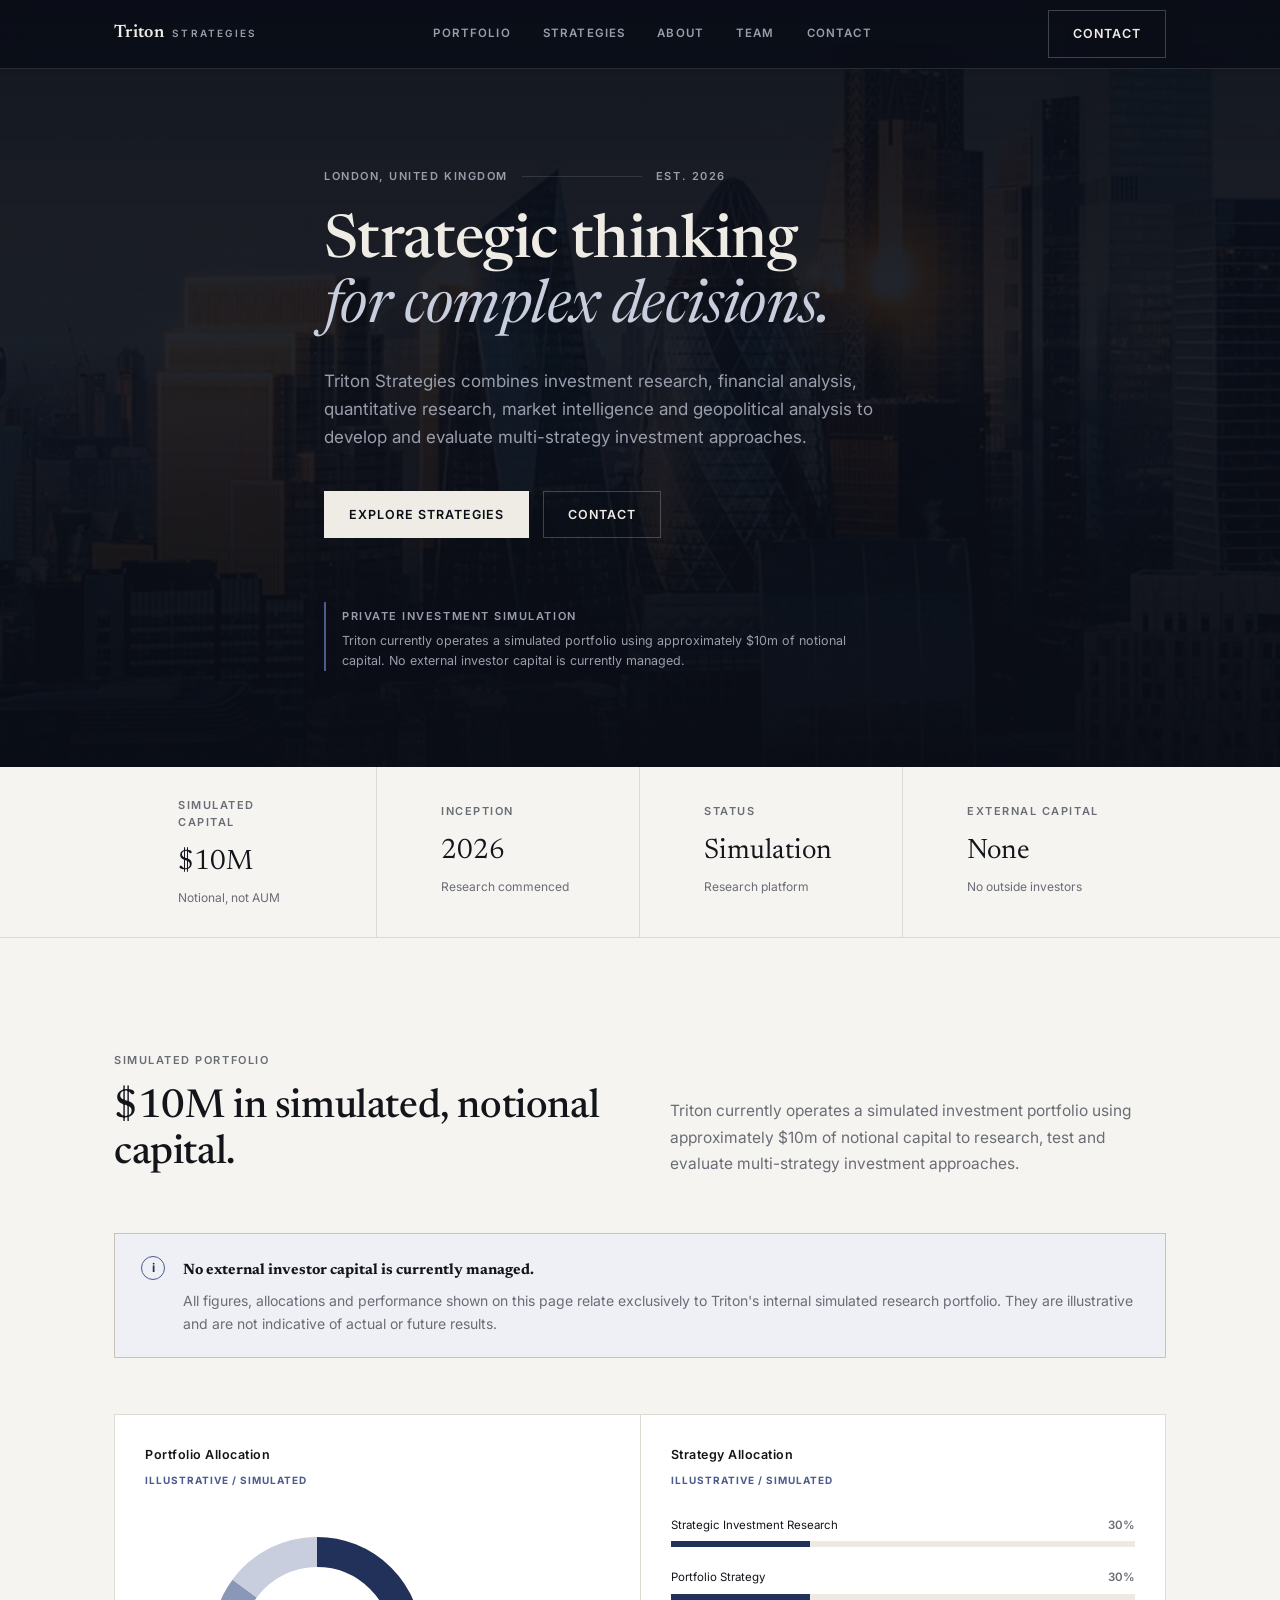
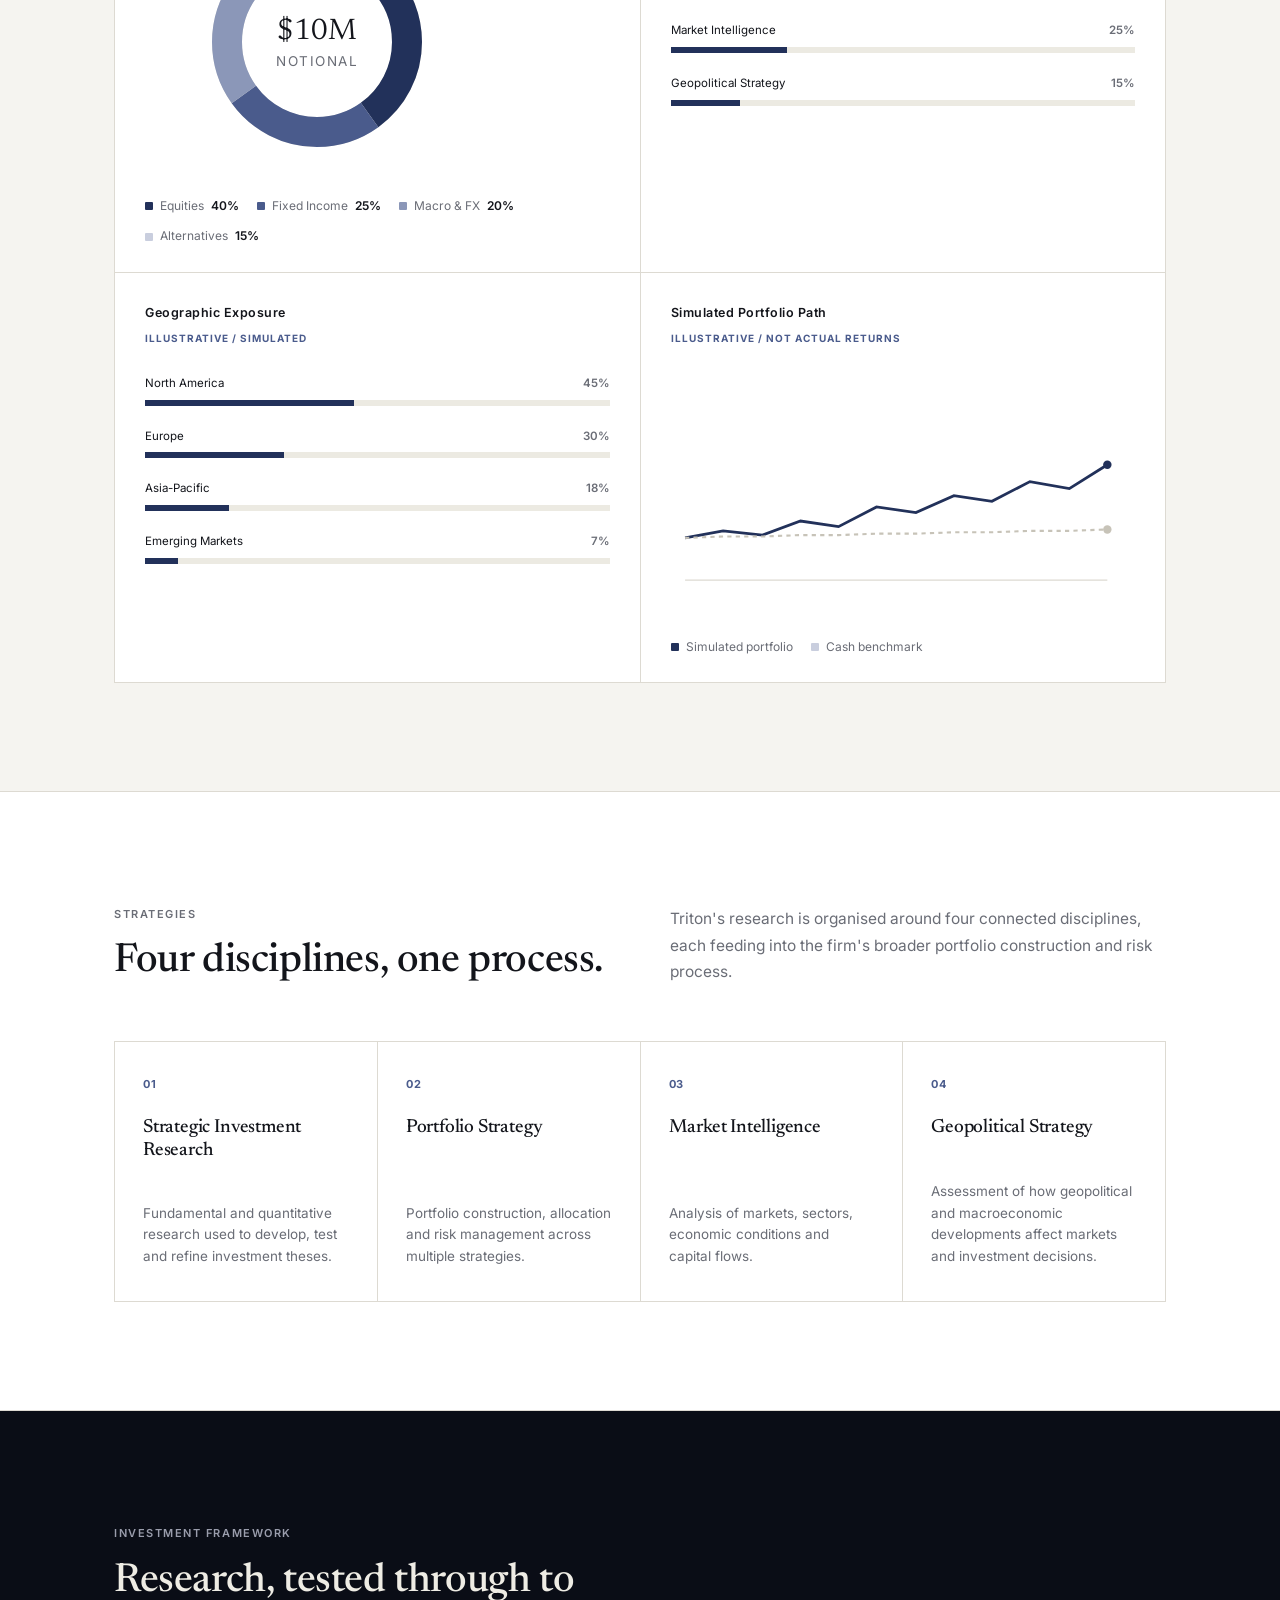
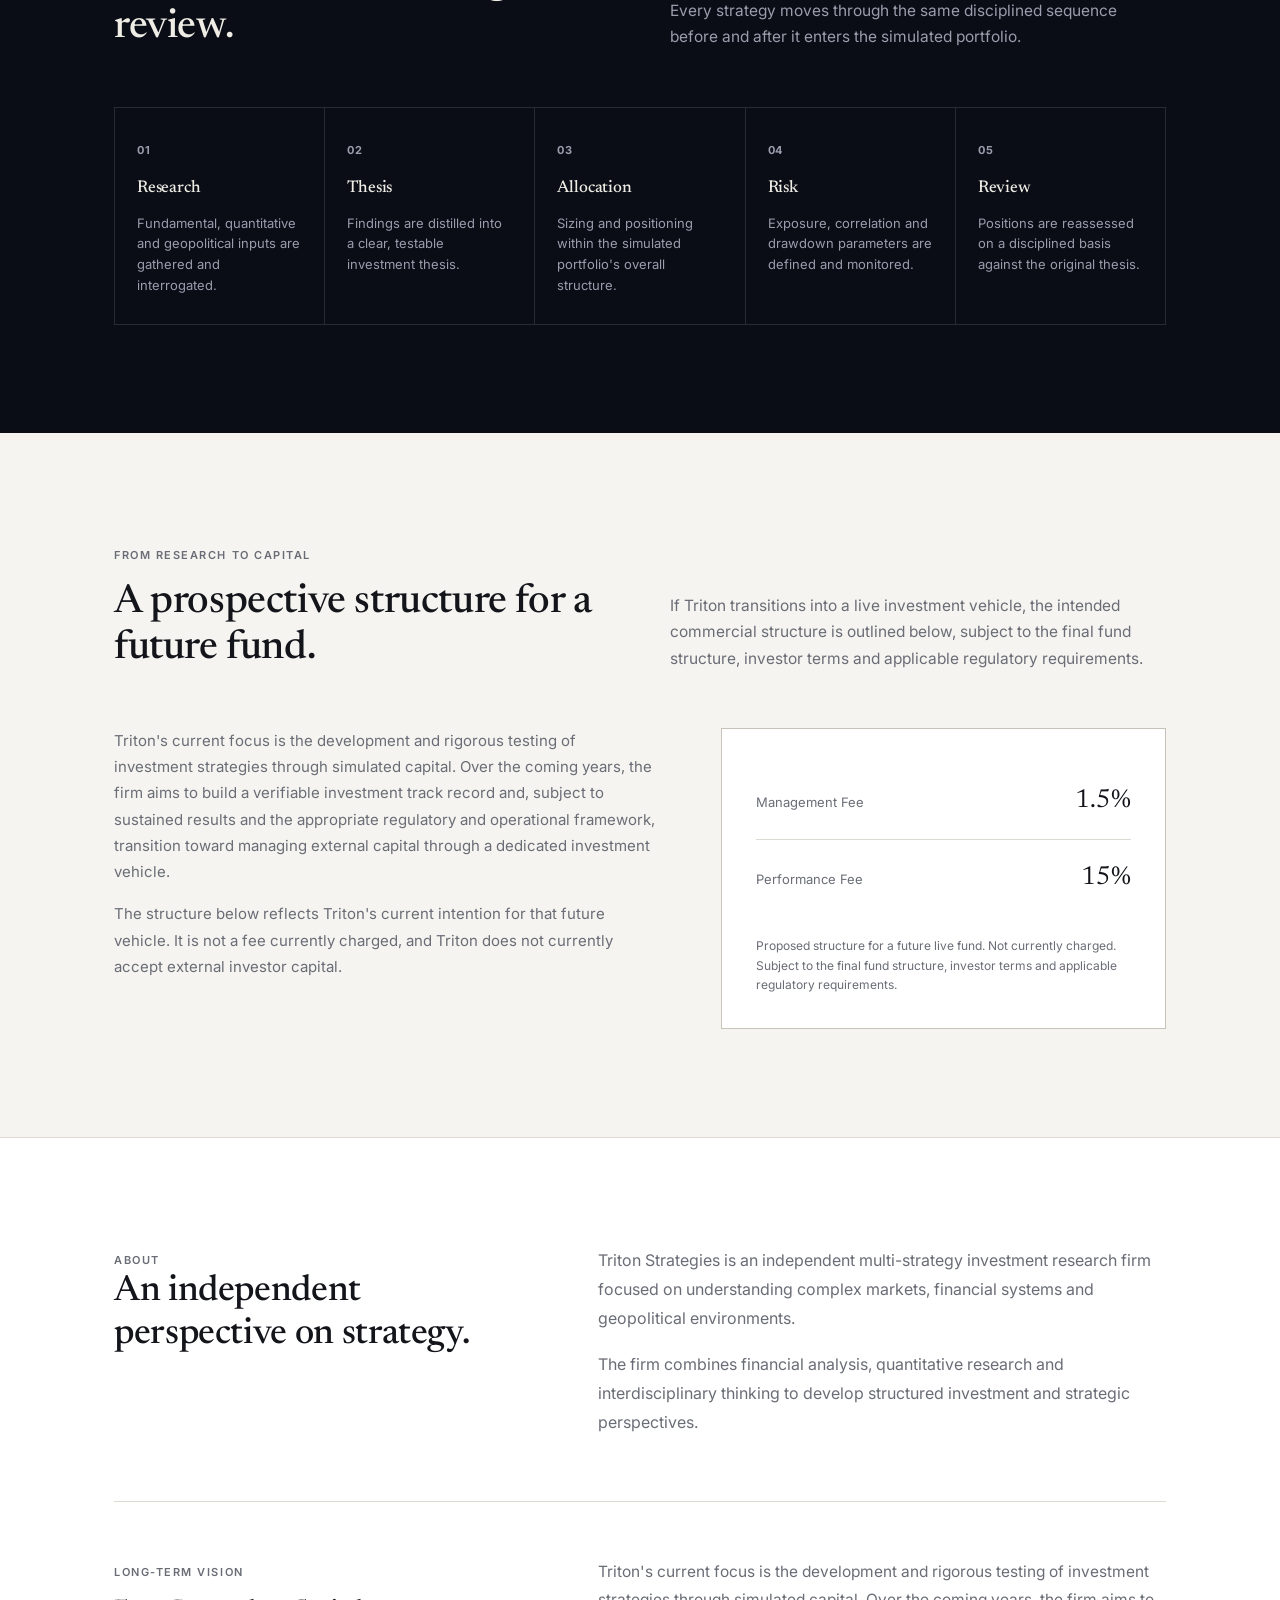
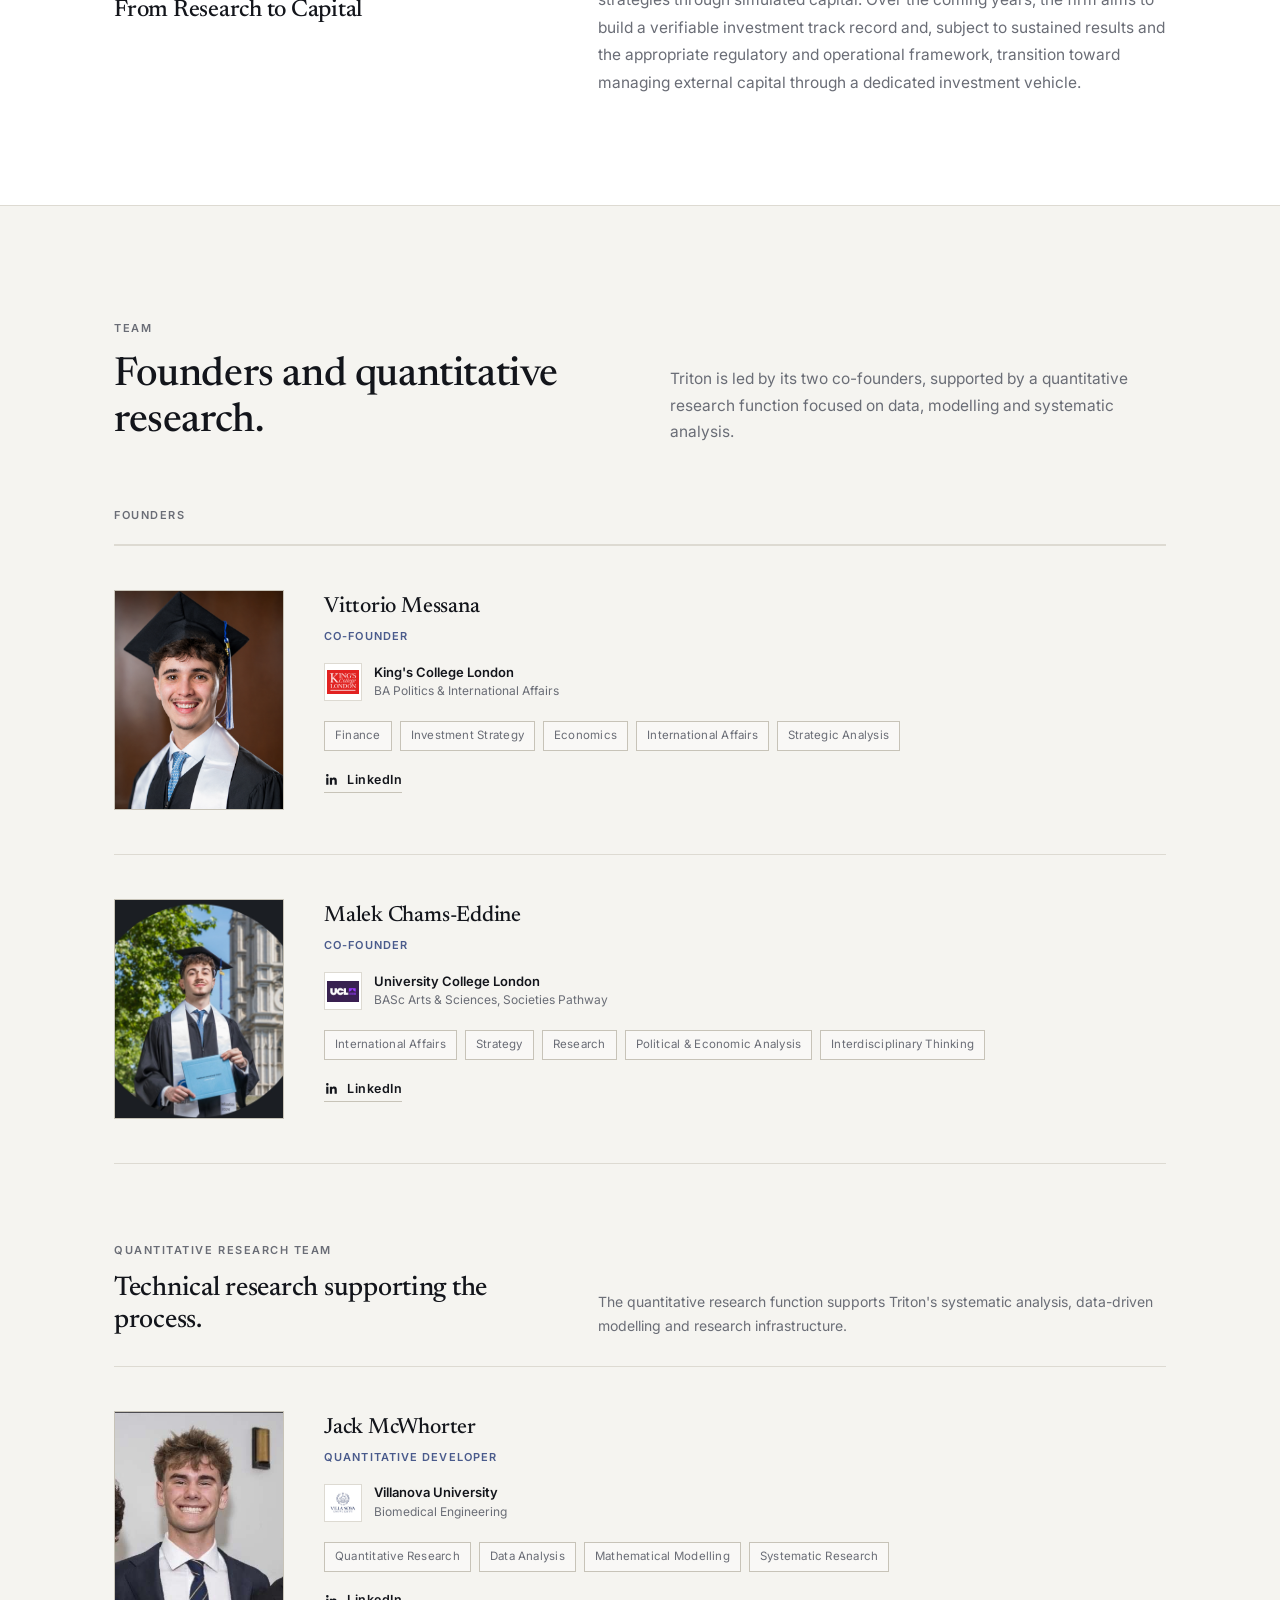
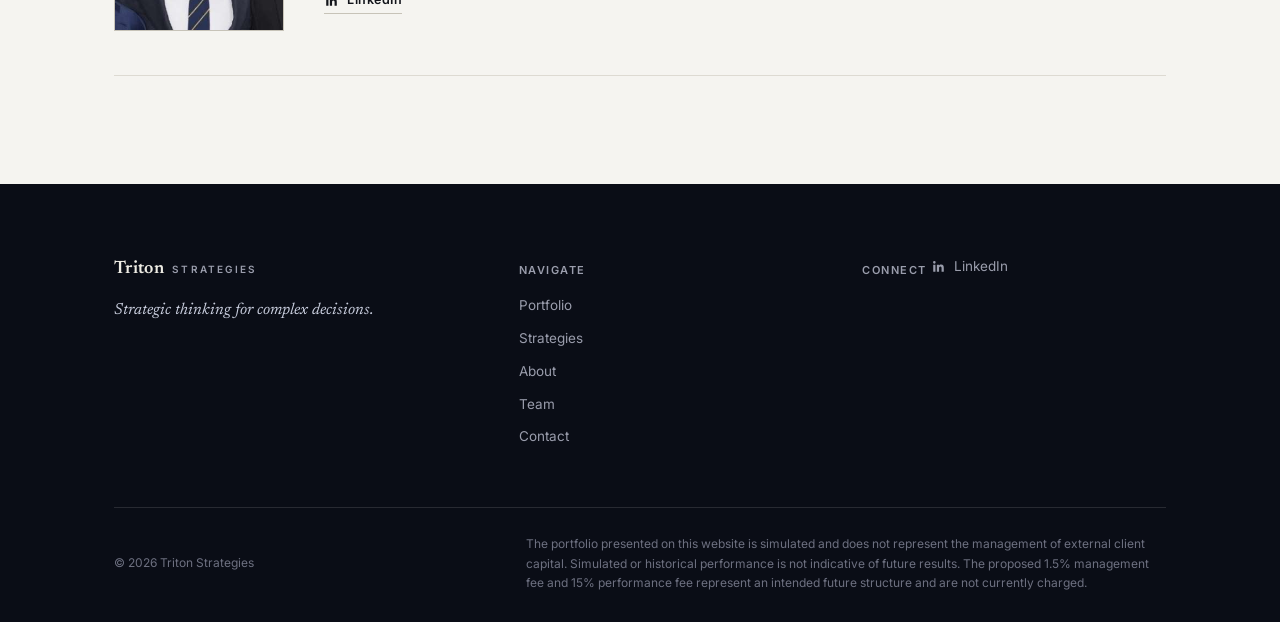
==== index.html @ a196c4b2 "Update index.html" ====
<!DOCTYPE html>
<html lang="en">
<head>
  <meta charset="UTF-8">
  <meta name="viewport" content="width=device-width, initial-scale=1.0">

  <title>Triton Strategies | Multi-Strategy Investment Research</title>

  <meta
    name="description"
    content="Triton Strategies is an independent investment research firm focused on multi-strategy portfolio research, quantitative analysis, market intelligence and geopolitical analysis."
  >

  <link rel="icon" type="image/svg+xml" href="/favicon.svg">

  <link rel="preconnect" href="https://fonts.googleapis.com">
  <link rel="preconnect" href="https://fonts.gstatic.com" crossorigin>

  <link
    href="https://fonts.googleapis.com/css2?family=Newsreader:ital,wght@0,400;0,500;0,600;1,400;1,500&family=Inter:wght@400;500;600;700&display=swap"
    rel="stylesheet"
  >

  <link rel="stylesheet" href="styles.css">
</head>

<body>

  <!-- ================= HEADER ================= -->

  <header class="site-header">
    <div class="wrap header-wrap">

      <a href="index.html" class="brand" aria-label="Triton Strategies home">
        <span class="b1">Triton</span>
        <span class="b2">Strategies</span>
      </a>

      <nav class="main-nav" aria-label="Main navigation">
        <a href="#portfolio">Portfolio</a>
        <a href="#strategies">Strategies</a>
        <a href="#about">About</a>
        <a href="#team">Team</a>
        <a href="contact.html">Contact</a>
      </nav>

      <div class="header-cta">
        <a href="contact.html" class="btn btn-outline-dark">Contact</a>

        <button
          class="nav-toggle"
          id="navToggle"
          type="button"
          aria-label="Open navigation"
          aria-expanded="false"
        >
          <span></span>
        </button>
      </div>

    </div>

    <nav class="mobile-nav" id="mobileNav" aria-label="Mobile navigation">
      <a href="#portfolio">Portfolio</a>
      <a href="#strategies">Strategies</a>
      <a href="#about">About</a>
      <a href="#team">Team</a>
      <a href="contact.html">Contact</a>

      <a href="contact.html" class="btn btn-primary mobile-contact">
        Contact
      </a>
    </nav>
  </header>


  <!-- ================= HERO ================= -->

  <section class="hero">

    <div class="hero-bg" aria-hidden="true"></div>

    <div class="wrap hero-inner">

      <div class="eyebrow-row">
        <span class="eyebrow on-dark">London, United Kingdom</span>
        <span class="rule"></span>
        <span class="eyebrow on-dark">Est. 2026</span>
      </div>

      <h1>
        Strategic thinking
        <span class="accent-line">for complex decisions.</span>
      </h1>

      <p class="lede">
        Triton Strategies combines investment research, financial analysis,
        quantitative research, market intelligence and geopolitical analysis
        to develop and evaluate multi-strategy investment approaches.
      </p>

      <div class="cta-row">
        <a href="#strategies" class="btn btn-primary">
          Explore Strategies
        </a>

        <a href="contact.html" class="btn btn-outline-dark">
          Contact
        </a>
      </div>

      <div class="disclosure">
        <div>
          <span class="eyebrow on-dark">
            Private investment simulation
          </span>

          <p>
            Triton currently operates a simulated portfolio using approximately
            $10m of notional capital. No external investor capital is currently managed.
          </p>
        </div>
      </div>

    </div>
  </section>


  <!-- ================= STAT LEDGER ================= -->

  <section class="ledger">
    <div class="wrap">

      <div class="ledger-grid">

        <div class="ledger-item">
          <span class="eyebrow">Simulated Capital</span>
          <div class="value">$10M</div>
          <div class="note">Notional, not AUM</div>
        </div>

        <div class="ledger-item">
          <span class="eyebrow">Inception</span>
          <div class="value">2026</div>
          <div class="note">Research commenced</div>
        </div>

        <div class="ledger-item">
          <span class="eyebrow">Status</span>
          <div class="value">Simulation</div>
          <div class="note">Research platform</div>
        </div>

        <div class="ledger-item">
          <span class="eyebrow">External Capital</span>
          <div class="value">None</div>
          <div class="note">No outside investors</div>
        </div>

      </div>

    </div>
  </section>


  <!-- ================= SIMULATED PORTFOLIO ================= -->

  <section class="section" id="portfolio">

    <div class="wrap">

      <div class="section-head">

        <div>
          <span class="eyebrow">Simulated Portfolio</span>

          <h2>
            $10M in simulated,
            notional capital.
          </h2>
        </div>

        <p class="desc">
          Triton currently operates a simulated investment portfolio using
          approximately $10m of notional capital to research, test and
          evaluate multi-strategy investment approaches.
        </p>

      </div>


      <div class="portfolio-note">

        <div class="note-mark">i</div>

        <div>
          <strong>
            No external investor capital is currently managed.
          </strong>

          <p>
            All figures, allocations and performance shown on this page relate
            exclusively to Triton's internal simulated research portfolio.
            They are illustrative and are not indicative of actual or future results.
          </p>
        </div>

      </div>


      <div class="chart-grid">

        <!-- PORTFOLIO ALLOCATION -->

        <div class="chart-card">

          <div class="chart-title">
            Portfolio Allocation
          </div>

          <span class="chart-flag">
            Illustrative / Simulated
          </span>

          <div class="allocation-layout">

            <svg
              class="donut-chart"
              viewBox="0 0 240 180"
              role="img"
              aria-label="Illustrative portfolio allocation"
            >

              <g transform="translate(80,90)">

                <circle
                  r="60"
                  fill="none"
                  stroke="#e6e4dc"
                  stroke-width="20"
                />

                <circle
                  r="60"
                  fill="none"
                  stroke="#22315a"
                  stroke-width="20"
                  stroke-dasharray="150.8 226.2"
                  stroke-dashoffset="0"
                  transform="rotate(-90)"
                />

                <circle
                  r="60"
                  fill="none"
                  stroke="#4a5b8c"
                  stroke-width="20"
                  stroke-dasharray="94.2 282.8"
                  stroke-dashoffset="-150.8"
                  transform="rotate(-90)"
                />

                <circle
                  r="60"
                  fill="none"
                  stroke="#8b97b8"
                  stroke-width="20"
                  stroke-dasharray="75.4 301.6"
                  stroke-dashoffset="-245"
                  transform="rotate(-90)"
                />

                <circle
                  r="60"
                  fill="none"
                  stroke="#c9cede"
                  stroke-width="20"
                  stroke-dasharray="56.5 320.5"
                  stroke-dashoffset="-320.4"
                  transform="rotate(-90)"
                />

                <text
                  x="0"
                  y="-2"
                  text-anchor="middle"
                  font-family="Newsreader, serif"
                  font-size="20"
                  fill="#13151b"
                >
                  $10M
                </text>

                <text
                  x="0"
                  y="16"
                  text-anchor="middle"
                  font-family="Inter, sans-serif"
                  font-size="9"
                  letter-spacing="1"
                  fill="#6a6d76"
                >
                  NOTIONAL
                </text>

              </g>

            </svg>


            <div class="legend">

              <span class="legend-item">
                <span class="legend-dot dot-1"></span>
                Equities <strong>40%</strong>
              </span>

              <span class="legend-item">
                <span class="legend-dot dot-2"></span>
                Fixed Income <strong>25%</strong>
              </span>

              <span class="legend-item">
                <span class="legend-dot dot-3"></span>
                Macro &amp; FX <strong>20%</strong>
              </span>

              <span class="legend-item">
                <span class="legend-dot dot-4"></span>
                Alternatives <strong>15%</strong>
              </span>

            </div>

          </div>

        </div>


        <!-- STRATEGY ALLOCATION -->

        <div class="chart-card">

          <div class="chart-title">
            Strategy Allocation
          </div>

          <span class="chart-flag">
            Illustrative / Simulated
          </span>

          <div class="bar-chart">

            <div class="bar-row">
              <div class="bar-label">
                <span>Strategic Investment Research</span>
                <strong>30%</strong>
              </div>

              <div class="bar-track">
                <div class="bar-fill bar-30"></div>
              </div>
            </div>

            <div class="bar-row">
              <div class="bar-label">
                <span>Portfolio Strategy</span>
                <strong>30%</strong>
              </div>

              <div class="bar-track">
                <div class="bar-fill bar-30"></div>
              </div>
            </div>

            <div class="bar-row">
              <div class="bar-label">
                <span>Market Intelligence</span>
                <strong>25%</strong>
              </div>

              <div class="bar-track">
                <div class="bar-fill bar-25"></div>
              </div>
            </div>

            <div class="bar-row">
              <div class="bar-label">
                <span>Geopolitical Strategy</span>
                <strong>15%</strong>
              </div>

              <div class="bar-track">
                <div class="bar-fill bar-15"></div>
              </div>
            </div>

          </div>

        </div>


        <!-- GEOGRAPHIC EXPOSURE -->

        <div class="chart-card">

          <div class="chart-title">
            Geographic Exposure
          </div>

          <span class="chart-flag">
            Illustrative / Simulated
          </span>

          <div class="bar-chart">

            <div class="bar-row">
              <div class="bar-label">
                <span>North America</span>
                <strong>45%</strong>
              </div>

              <div class="bar-track">
                <div class="bar-fill bar-45"></div>
              </div>
            </div>

            <div class="bar-row">
              <div class="bar-label">
                <span>Europe</span>
                <strong>30%</strong>
              </div>

              <div class="bar-track">
                <div class="bar-fill bar-30"></div>
              </div>
            </div>

            <div class="bar-row">
              <div class="bar-label">
                <span>Asia-Pacific</span>
                <strong>18%</strong>
              </div>

              <div class="bar-track">
                <div class="bar-fill bar-18"></div>
              </div>
            </div>

            <div class="bar-row">
              <div class="bar-label">
                <span>Emerging Markets</span>
                <strong>7%</strong>
              </div>

              <div class="bar-track">
                <div class="bar-fill bar-7"></div>
              </div>
            </div>

          </div>

        </div>


        <!-- SIMULATED PERFORMANCE -->

        <div class="chart-card">

          <div class="chart-title">
            Simulated Portfolio Path
          </div>

          <span class="chart-flag">
            Illustrative / Not Actual Returns
          </span>

          <svg
            class="performance-chart"
            viewBox="-10 0 330 175"
            role="img"
            aria-label="Illustrative simulated portfolio path compared with a cash benchmark"
          >

            <line
              x1="0"
              y1="150"
              x2="300"
              y2="150"
              stroke="#dddad2"
              stroke-width="1"
            />

            <path
              d="M0,120 L27,115 L55,118 L82,108 L109,112 L136,98 L164,102 L191,90 L218,94 L245,80 L273,85 L300,68"
              fill="none"
              stroke="#22315a"
              stroke-width="2"
            />

            <path
              d="M0,120 L27,119 L55,119 L82,118 L109,118 L136,117 L164,117 L191,116 L218,116 L245,115 L273,115 L300,114"
              fill="none"
              stroke="#c7c3b8"
              stroke-width="1.5"
              stroke-dasharray="3 3"
            />

            <circle
              cx="300"
              cy="68"
              r="3"
              fill="#22315a"
            />

            <circle
              cx="300"
              cy="114"
              r="3"
              fill="#c7c3b8"
            />

          </svg>

          <div class="legend">

            <span class="legend-item">
              <span class="legend-dot dot-1"></span>
              Simulated portfolio
            </span>

            <span class="legend-item">
              <span class="legend-dot dot-4"></span>
              Cash benchmark
            </span>

          </div>

        </div>

      </div>

    </div>

  </section>


  <!-- ================= STRATEGIES ================= -->

  <section class="section section-tint" id="strategies">

    <div class="wrap">

      <div class="section-head">

        <div>
          <span class="eyebrow">Strategies</span>

          <h2>
            Four disciplines,
            one process.
          </h2>
        </div>

        <p class="desc">
          Triton's research is organised around four connected disciplines,
          each feeding into the firm's broader portfolio construction and
          risk process.
        </p>

      </div>


      <div class="strategy-grid">

        <div class="strategy-card">
          <span class="idx">01</span>
          <h3>Strategic Investment Research</h3>
          <p>
            Fundamental and quantitative research used to develop,
            test and refine investment theses.
          </p>
        </div>

        <div class="strategy-card">
          <span class="idx">02</span>
          <h3>Portfolio Strategy</h3>
          <p>
            Portfolio construction, allocation and risk management
            across multiple strategies.
          </p>
        </div>

        <div class="strategy-card">
          <span class="idx">03</span>
          <h3>Market Intelligence</h3>
          <p>
            Analysis of markets, sectors, economic conditions
            and capital flows.
          </p>
        </div>

        <div class="strategy-card">
          <span class="idx">04</span>
          <h3>Geopolitical Strategy</h3>
          <p>
            Assessment of how geopolitical and macroeconomic
            developments affect markets and investment decisions.
          </p>
        </div>

      </div>

    </div>

  </section>


  <!-- ================= INVESTMENT FRAMEWORK ================= -->

  <section class="section section-dark">

    <div class="wrap">

      <div class="section-head">

        <div>
          <span class="eyebrow on-dark">
            Investment Framework
          </span>

          <h2>
            Research, tested through to review.
          </h2>
        </div>

        <p class="desc">
          Every strategy moves through the same disciplined sequence
          before and after it enters the simulated portfolio.
        </p>

      </div>


      <div class="framework-grid">

        <div class="framework-item">
          <span class="idx">01</span>
          <h4>Research</h4>
          <p>
            Fundamental, quantitative and geopolitical inputs
            are gathered and interrogated.
          </p>
        </div>

        <div class="framework-item">
          <span class="idx">02</span>
          <h4>Thesis</h4>
          <p>
            Findings are distilled into a clear,
            testable investment thesis.
          </p>
        </div>

        <div class="framework-item">
          <span class="idx">03</span>
          <h4>Allocation</h4>
          <p>
            Sizing and positioning within the simulated
            portfolio's overall structure.
          </p>
        </div>

        <div class="framework-item">
          <span class="idx">04</span>
          <h4>Risk</h4>
          <p>
            Exposure, correlation and drawdown parameters
            are defined and monitored.
          </p>
        </div>

        <div class="framework-item">
          <span class="idx">05</span>
          <h4>Review</h4>
          <p>
            Positions are reassessed on a disciplined basis
            against the original thesis.
          </p>
        </div>

      </div>

    </div>

  </section>


  <!-- ================= FUTURE FUND MODEL ================= -->

  <section class="section">

    <div class="wrap">

      <div class="section-head">

        <div>
          <span class="eyebrow">
            From Research to Capital
          </span>

          <h2>
            A prospective structure
            for a future fund.
          </h2>
        </div>

        <p class="desc">
          If Triton transitions into a live investment vehicle,
          the intended commercial structure is outlined below,
          subject to the final fund structure, investor terms
          and applicable regulatory requirements.
        </p>

      </div>


      <div class="fund-model">

        <div class="copy">

          <p>
            Triton's current focus is the development and rigorous
            testing of investment strategies through simulated capital.
            Over the coming years, the firm aims to build a verifiable
            investment track record and, subject to sustained results
            and the appropriate regulatory and operational framework,
            transition toward managing external capital through a
            dedicated investment vehicle.
          </p>

          <p>
            The structure below reflects Triton's current intention
            for that future vehicle. It is not a fee currently charged,
            and Triton does not currently accept external investor capital.
          </p>

        </div>


        <div class="fee-panel">

          <div class="fee-row">
            <span class="label">
              Management Fee
            </span>

            <span class="value">
              1.5%
            </span>
          </div>

          <div class="fee-row">
            <span class="label">
              Performance Fee
            </span>

            <span class="value">
              15%
            </span>
          </div>

          <p class="fee-caption">
            Proposed structure for a future live fund.
            Not currently charged. Subject to the final fund
            structure, investor terms and applicable regulatory requirements.
          </p>

        </div>

      </div>

    </div>

  </section>


  <!-- ================= ABOUT ================= -->

  <section class="section section-tint" id="about">

    <div class="wrap">

      <div class="about-grid">

        <div>
          <span class="eyebrow">About</span>

          <h2>
            An independent
            perspective on strategy.
          </h2>
        </div>

        <div class="about-copy">

          <p>
            Triton Strategies is an independent multi-strategy
            investment research firm focused on understanding
            complex markets, financial systems and geopolitical environments.
          </p>

          <p>
            The firm combines financial analysis, quantitative research
            and interdisciplinary thinking to develop structured investment
            and strategic perspectives.
          </p>

        </div>

      </div>


      <div class="vision-block">

        <div>
          <span class="eyebrow">
            Long-Term Vision
          </span>

          <h3>
            From Research to Capital
          </h3>
        </div>

        <p>
          Triton's current focus is the development and rigorous
          testing of investment strategies through simulated capital.
          Over the coming years, the firm aims to build a verifiable
          investment track record and, subject to sustained results
          and the appropriate regulatory and operational framework,
          transition toward managing external capital through a
          dedicated investment vehicle.
        </p>

      </div>

    </div>

  </section>


  <!-- ================= TEAM ================= -->

  <section class="section" id="team">

    <div class="wrap">

      <div class="section-head">

        <div>
          <span class="eyebrow">Team</span>

          <h2>
            Founders and
            quantitative research.
          </h2>
        </div>

        <p class="desc">
          Triton is led by its two co-founders, supported by a
          quantitative research function focused on data, modelling
          and systematic analysis.
        </p>

      </div>


      <!-- ================= FOUNDERS ================= -->

      <div class="team-label">
        <span class="eyebrow">Founders</span>
      </div>


      <div class="team-list">

        <!-- VITTORIO -->

        <div class="team-member">

          <div class="team-photo">
            <img
              src="vittorio.jpg"
              alt="Portrait of Vittorio Messana, Co-Founder of Triton Strategies"
            >
          </div>

          <div class="team-info">

            <h3>Vittorio Messana</h3>

            <span class="role">
              Co-Founder
            </span>


            <div class="education">

              <img
                src="kcl-logo.png"
                alt="King's College London"
              >

              <div>
                <strong>
                  King's College London
                </strong>

                <span>
                  BA Politics &amp; International Affairs
                </span>
              </div>

            </div>


            <div class="focus-tags">

              <span class="focus-tag">
                Finance
              </span>

              <span class="focus-tag">
                Investment Strategy
              </span>

              <span class="focus-tag">
                Economics
              </span>

              <span class="focus-tag">
                International Affairs
              </span>

              <span class="focus-tag">
                Strategic Analysis
              </span>

            </div>


            <a
              class="linkedin-link"
              href="https://www.linkedin.com/in/vittorio-messana-725b35342/"
              target="_blank"
              rel="noopener"
            >

              <svg
                viewBox="0 0 24 24"
                fill="currentColor"
                aria-hidden="true"
              >
                <path d="M20.45 20.45h-3.55v-5.57c0-1.33-.02-3.03-1.85-3.03-1.85 0-2.14 1.45-2.14 2.94v5.66H9.36V9h3.41v1.56h.05c.48-.9 1.64-1.85 3.38-1.85 3.6 0 4.27 2.37 4.27 5.46v6.28zM5.34 7.43a2.06 2.06 0 1 1 0-4.12 2.06 2.06 0 0 1 0 4.12zM7.12 20.45H3.56V9h3.56v11.45z"/>
              </svg>

              LinkedIn

            </a>

          </div>

        </div>


        <!-- MALEK -->

        <div class="team-member">

          <div class="team-photo">
            <img
              src="malek.jpg"
              alt="Portrait of Malek Chams-Eddine, Co-Founder of Triton Strategies"
            >
          </div>

          <div class="team-info">

            <h3>
              Malek Chams-Eddine
            </h3>

            <span class="role">
              Co-Founder
            </span>


            <div class="education">

              <img
                src="ucl-logo.png"
                alt="University College London"
              >

              <div>
                <strong>
                  University College London
                </strong>

                <span>
                  BASc Arts &amp; Sciences, Societies Pathway
                </span>
              </div>

            </div>


            <div class="focus-tags">

              <span class="focus-tag">
                International Affairs
              </span>

              <span class="focus-tag">
                Strategy
              </span>

              <span class="focus-tag">
                Research
              </span>

              <span class="focus-tag">
                Political &amp; Economic Analysis
              </span>

              <span class="focus-tag">
                Interdisciplinary Thinking
              </span>

            </div>


            <a
              class="linkedin-link"
              href="https://www.linkedin.com/in/malek-chams-eddine-b6868039a/"
              target="_blank"
              rel="noopener"
            >

              <svg
                viewBox="0 0 24 24"
                fill="currentColor"
                aria-hidden="true"
              >
                <path d="M20.45 20.45h-3.55v-5.57c0-1.33-.02-3.03-1.85-3.03-1.85 0-2.14 1.45-2.14 2.94v5.66H9.36V9h3.41v1.56h.05c.48-.9 1.64-1.85 3.38-1.85 3.6 0 4.27 2.37 4.27 5.46v6.28zM5.34 7.43a2.06 2.06 0 1 1 0-4.12 2.06 2.06 0 0 1 0 4.12zM7.12 20.45H3.56V9h3.56v11.45z"/>
              </svg>

              LinkedIn

            </a>

          </div>

        </div>

      </div>


      <!-- ================= QUANTITATIVE RESEARCH ================= -->

      <div class="team-subsection">

        <div class="team-subsection-head">

          <div>
            <span class="eyebrow">
              Quantitative Research Team
            </span>

            <h3>
              Technical research
              supporting the process.
            </h3>
          </div>

          <p class="team-subsection-desc">
            The quantitative research function supports Triton's
            systematic analysis, data-driven modelling and research
            infrastructure.
          </p>

        </div>


        <div class="team-list quantitative-list">

          <!-- JACK -->

          <div class="team-member">

            <div class="team-photo">
              <img
                src="Jack.jpg"
                alt="Portrait of Jack McWhorter, Quantitative Research"
              >
            </div>

            <div class="team-info">

              <h3>
                Jack McWhorter
              </h3>

              <span class="role">
                Quantitative Developer
              </span>


              <div class="education">

                <img
                  src="villanova.jpg"
                  alt="Villanova University"
                >

                <div>
                  <strong>
                    Villanova University
                  </strong>

                  <span>
                    Biomedical Engineering
                  </span>
                </div>

              </div>


              <div class="focus-tags">

                <span class="focus-tag">
                  Quantitative Research
                </span>

                <span class="focus-tag">
                  Data Analysis
                </span>

                <span class="focus-tag">
                  Mathematical Modelling
                </span>

                <span class="focus-tag">
                  Systematic Research
                </span>

              </div>


              <a
                class="linkedin-link"
                href="https://www.linkedin.com/in/jack-mcwhorter-666155313/"
                target="_blank"
                rel="noopener"
              >

                <svg
                  viewBox="0 0 24 24"
                  fill="currentColor"
                  aria-hidden="true"
                >
                  <path d="M20.45 20.45h-3.55v-5.57c0-1.33-.02-3.03-1.85-3.03-1.85 0-2.14 1.45-2.14 2.94v5.66H9.36V9h3.41v1.56h.05c.48-.9 1.64-1.85 3.38-1.85 3.6 0 4.27 2.37 4.27 5.46v6.28zM5.34 7.43a2.06 2.06 0 1 1 0-4.12 2.06 2.06 0 0 1 0 4.12zM7.12 20.45H3.56V9h3.56v11.45z"/>
                </svg>

                LinkedIn

              </a>

            </div>

          </div>

        </div>

      </div>

    </div>

  </section>


  <!-- ================= FOOTER ================= -->

  <footer class="site-footer">

    <div class="wrap">

      <div class="footer-top">

        <div class="footer-brand">

          <a href="index.html" class="brand">

            <span class="b1">
              Triton
            </span>

            <span class="b2">
              Strategies
            </span>

          </a>

          <p>
            Strategic thinking for complex decisions.
          </p>

        </div>


        <div class="footer-col">

          <span class="eyebrow on-dark">
            Navigate
          </span>

          <a href="#portfolio">
            Portfolio
          </a>

          <a href="#strategies">
            Strategies
          </a>

          <a href="#about">
            About
          </a>

          <a href="#team">
            Team
          </a>

          <a href="contact.html">
            Contact
          </a>

        </div>


        <div class="footer-col">

          <span class="eyebrow on-dark">
            Connect
          </span>

          <a
            class="footer-linkedin"
            href="https://www.linkedin.com/company/triton-strategies"
            target="_blank"
            rel="noopener"
          >

            <svg
              viewBox="0 0 24 24"
              fill="currentColor"
              aria-hidden="true"
            >
              <path d="M20.45 20.45h-3.55v-5.57c0-1.33-.02-3.03-1.85-3.03-1.85 0-2.14 1.45-2.14 2.94v5.66H9.36V9h3.41v1.56h.05c.48-.9 1.64-1.85 3.38-1.85 3.6 0 4.27 2.37 4.27 5.46v6.28zM5.34 7.43a2.06 2.06 0 1 1 0-4.12 2.06 2.06 0 0 1 0 4.12zM7.12 20.45H3.56V9h3.56v11.45z"/>
            </svg>

            LinkedIn

          </a>

        </div>

      </div>


      <div class="footer-bottom">

        <span>
          © 2026 Triton Strategies
        </span>

        <span class="legal">
          The portfolio presented on this website is simulated and does not
          represent the management of external client capital. Simulated or
          historical performance is not indicative of future results. The
          proposed 1.5% management fee and 15% performance fee represent an
          intended future structure and are not currently charged.
        </span>

      </div>

    </div>

  </footer>


  <script src="script.js"></script>

</body>
</html>
---- styles.css ----
/* =========================================================
   TRITON STRATEGIES
   Quantitative Institutional Design System
   ========================================================= */

:root {
  --navy-950: #0a0d16;
  --navy-900: #10141f;
  --navy-800: #171d2c;

  --line-dark: rgba(255, 255, 255, 0.12);
  --line-dark-strong: rgba(255, 255, 255, 0.22);

  --text-on-dark: #eeece4;
  --muted-on-dark: #9a9dac;

  --paper: #f5f4f0;
  --paper-raised: #ffffff;

  --ink: #13151b;
  --muted: #6a6d76;

  --line: #dddad2;
  --line-strong: #c7c3b8;

  --accent: #22315a;
  --accent-2: #4a5b8c;
  --accent-soft: #eef0f6;

  --serif: "Newsreader", "Iowan Old Style", "Georgia", serif;
  --sans: "Inter", -apple-system, BlinkMacSystemFont, "Segoe UI", sans-serif;

  --container: 1180px;
  --gutter: clamp(20px, 5vw, 64px);
}


/* =========================================================
   RESET
   ========================================================= */

* {
  box-sizing: border-box;
}

html {
  scroll-behavior: smooth;
}

@media (prefers-reduced-motion: reduce) {
  html {
    scroll-behavior: auto;
  }

  * {
    animation-duration: 0.001ms !important;
    animation-iteration-count: 1 !important;
    transition-duration: 0.001ms !important;
  }
}

body {
  margin: 0;
  background: var(--paper);
  color: var(--ink);
  font-family: var(--sans);
  font-size: 16px;
  line-height: 1.55;
  -webkit-font-smoothing: antialiased;
}

img {
  max-width: 100%;
  display: block;
}

a {
  color: inherit;
  text-decoration: none;
}

button,
input,
textarea {
  font: inherit;
}

p {
  margin: 0;
}


/* =========================================================
   GLOBAL
   ========================================================= */

.wrap {
  width: 100%;
  max-width: var(--container);
  margin: 0 auto;
  padding: 0 var(--gutter);
}

.eyebrow {
  display: inline-block;
  font-family: var(--sans);
  font-size: 11px;
  letter-spacing: 0.14em;
  text-transform: uppercase;
  color: var(--muted);
  font-weight: 600;
}

.eyebrow.on-dark {
  color: var(--muted-on-dark);
}

h1,
h2,
h3,
h4 {
  margin: 0;
  color: inherit;
  font-family: var(--serif);
  font-weight: 500;
  letter-spacing: -0.01em;
}

em,
.italic {
  font-style: italic;
  font-family: var(--serif);
}

.rule {
  height: 1px;
  background: var(--line);
  border: none;
}

.rule.on-dark {
  background: var(--line-dark);
}


/* =========================================================
   BUTTONS
   ========================================================= */

.btn {
  display: inline-flex;
  align-items: center;
  justify-content: center;
  gap: 8px;

  padding: 13px 24px;

  font-family: var(--sans);
  font-size: 12.5px;
  font-weight: 600;
  letter-spacing: 0.08em;
  text-transform: uppercase;

  border: 1px solid transparent;

  cursor: pointer;

  transition:
    background 0.18s ease,
    color 0.18s ease,
    border-color 0.18s ease;

  white-space: nowrap;
}

.btn-primary {
  background: var(--text-on-dark);
  color: var(--navy-950);
  border-color: var(--text-on-dark);
}

.btn-primary:hover {
  background: transparent;
  color: var(--text-on-dark);
}

.btn-outline-dark {
  background: transparent;
  color: var(--text-on-dark);
  border-color: var(--line-dark-strong);
}

.btn-outline-dark:hover {
  border-color: var(--text-on-dark);
}

.btn-outline-light {
  background: transparent;
  color: var(--ink);
  border-color: var(--line-strong);
}

.btn-outline-light:hover {
  border-color: var(--ink);
}

.btn-solid {
  background: var(--accent);
  color: #fff;
  border-color: var(--accent);
}

.btn-solid:hover {
  background: var(--navy-950);
  border-color: var(--navy-950);
}


/* =========================================================
   HEADER
   ========================================================= */

.site-header {
  position: fixed;
  top: 0;
  left: 0;
  right: 0;

  z-index: 100;

  background: rgba(10, 13, 22, 0.88);
  backdrop-filter: blur(12px);
  -webkit-backdrop-filter: blur(12px);

  border-bottom: 1px solid var(--line-dark);
}

.header-wrap {
  display: flex;
  align-items: center;
  justify-content: space-between;

  height: 68px;
}

.brand {
  display: flex;
  align-items: baseline;
  gap: 8px;

  color: var(--text-on-dark);
  font-family: var(--serif);
}

.brand .b1 {
  font-size: 18px;
  font-weight: 600;
  letter-spacing: 0.02em;
}

.brand .b2 {
  font-family: var(--sans);
  font-size: 10px;
  font-weight: 600;
  letter-spacing: 0.22em;
  text-transform: uppercase;
  color: var(--muted-on-dark);
}

.main-nav {
  display: flex;
  align-items: center;
  gap: 32px;
}

.main-nav a {
  position: relative;

  font-size: 11.5px;
  font-weight: 600;
  letter-spacing: 0.1em;
  text-transform: uppercase;

  color: var(--muted-on-dark);

  transition: color 0.15s ease;
}

.main-nav a::after {
  content: "";

  position: absolute;
  left: 0;
  bottom: -7px;

  width: 0;
  height: 1px;

  background: var(--text-on-dark);

  transition: width 0.18s ease;
}

.main-nav a:hover {
  color: var(--text-on-dark);
}

.main-nav a:hover::after {
  width: 100%;
}

.header-cta {
  display: flex;
  align-items: center;
  gap: 22px;
}


/* =========================================================
   MOBILE TOGGLE
   ========================================================= */

.nav-toggle {
  display: none;

  width: 40px;
  height: 40px;

  align-items: center;
  justify-content: center;

  background: none;
  border: 1px solid var(--line-dark-strong);

  color: var(--text-on-dark);

  cursor: pointer;
}

.nav-toggle span,
.nav-toggle span::before,
.nav-toggle span::after {
  content: "";

  display: block;

  width: 18px;
  height: 1px;

  background: currentColor;

  position: relative;

  transition:
    transform 0.2s ease,
    opacity 0.2s ease;
}

.nav-toggle span::before {
  position: absolute;
  top: -6px;
}

.nav-toggle span::after {
  position: absolute;
  top: 6px;
}


/* =========================================================
   MOBILE NAV
   ========================================================= */

.mobile-nav {
  position: fixed;

  inset: 68px 0 0 0;

  z-index: 90;

  background: var(--navy-950);

  padding: 30px var(--gutter);

  display: none;
  flex-direction: column;

  gap: 4px;

  border-top: 1px solid var(--line-dark);
}

.mobile-nav.is-open {
  display: flex;
}

.mobile-nav a {
  padding: 16px 0;

  border-bottom: 1px solid var(--line-dark);

  color: var(--text-on-dark);

  font-size: 15px;
  font-weight: 600;

  letter-spacing: 0.06em;
  text-transform: uppercase;
}

.mobile-nav .mobile-contact {
  margin-top: 20px;
}


/* =========================================================
   HERO
   ========================================================= */

.hero {
  position: relative;

  background: var(--navy-950);
  color: var(--text-on-dark);

  padding: 168px 0 96px;

  overflow: hidden;
}

.hero-bg {
  position: absolute;
  inset: 0;

  background-image:
    linear-gradient(
      180deg,
      rgba(10, 13, 22, 0.94) 0%,
      rgba(10, 13, 22, 0.88) 45%,
      rgba(10, 13, 22, 0.98) 100%
    ),
    url("london-skyline.jpg");

  background-size: cover;
  background-position: center 60%;

  opacity: 0.92;
}

.hero-inner {
  position: relative;
  z-index: 1;

  max-width: 760px;
}

.hero .eyebrow-row {
  display: flex;
  align-items: center;
  gap: 14px;

  margin-bottom: 26px;
}

.hero .eyebrow-row .rule {
  flex: 1;

  max-width: 120px;

  height: 1px;

  background: var(--line-dark);
}

.hero h1 {
  font-size: clamp(38px, 5.6vw, 60px);
  line-height: 1.08;

  font-weight: 500;

  color: var(--text-on-dark);
}

.hero h1 .accent-line {
  display: block;

  font-style: italic;

  color: #c9cede;

  font-weight: 400;
}

.hero .lede {
  max-width: 590px;

  margin-top: 26px;

  font-size: 17px;
  line-height: 1.65;

  color: var(--muted-on-dark);
}

.hero .cta-row {
  display: flex;
  gap: 14px;

  margin-top: 40px;

  flex-wrap: wrap;
}

.hero .disclosure {
  max-width: 560px;

  margin-top: 64px;

  display: flex;
  gap: 14px;

  border-left: 2px solid var(--accent-2);

  padding-left: 16px;
}

.hero .disclosure .eyebrow {
  margin-bottom: 6px;
}

.hero .disclosure p {
  font-size: 12.5px;

  color: var(--muted-on-dark);

  line-height: 1.6;
}


/* =========================================================
   LEDGER
   ========================================================= */

.ledger {
  background: var(--paper);

  border-bottom: 1px solid var(--line);
}

.ledger-grid {
  display: grid;
  grid-template-columns: repeat(4, 1fr);
}

.ledger-item {
  padding: 30px var(--gutter);

  border-right: 1px solid var(--line);
}

.ledger-item:last-child {
  border-right: none;
}

.ledger-item .eyebrow {
  margin-bottom: 10px;
}

.ledger-item .value {
  font-family: var(--serif);

  font-size: 28px;

  color: var(--ink);
}

.ledger-item .note {
  margin-top: 4px;

  font-size: 12px;

  color: var(--muted);
}


/* =========================================================
   SECTIONS
   ========================================================= */

.section {
  padding: 108px 0;

  border-bottom: 1px solid var(--line);
}

.section:last-of-type {
  border-bottom: none;
}

.section-dark {
  background: var(--navy-950);

  color: var(--text-on-dark);

  border-bottom: none;
}

.section-tint {
  background: var(--paper-raised);
}

.section-head {
  display: grid;

  grid-template-columns: 1fr 1fr;

  gap: 60px;

  margin-bottom: 56px;

  align-items: end;
}

.section-head .eyebrow {
  margin-bottom: 16px;
}

.section-head h2 {
  font-size: clamp(28px, 3.4vw, 40px);

  line-height: 1.15;
}

.section-head .desc {
  font-size: 15.5px;

  color: var(--muted);

  line-height: 1.7;
}

.section-dark .section-head .desc {
  color: var(--muted-on-dark);
}


/* =========================================================
   PORTFOLIO NOTE
   ========================================================= */

.portfolio-note {
  display: flex;
  align-items: flex-start;
  gap: 18px;

  padding: 22px 26px;

  margin-bottom: 56px;

  border: 1px solid var(--line-strong);

  background: var(--accent-soft);
}

.note-mark {
  display: flex;
  align-items: center;
  justify-content: center;

  width: 24px;
  height: 24px;

  flex: 0 0 24px;

  border: 1px solid var(--accent-2);

  border-radius: 50%;

  color: var(--accent);

  font-size: 12px;
  font-weight: 700;
}

.portfolio-note strong {
  font-family: var(--serif);

  font-size: 15px;
}

.portfolio-note p {
  margin-top: 6px;

  font-size: 14px;

  color: var(--muted);

  line-height: 1.65;
}


/* =========================================================
   CHARTS
   ========================================================= */

.chart-grid {
  display: grid;

  grid-template-columns: repeat(2, 1fr);

  gap: 1px;

  background: var(--line);

  border: 1px solid var(--line);
}

.chart-card {
  background: var(--paper-raised);

  padding: 30px 30px 26px;

  min-width: 0;
}

.chart-card .chart-title {
  margin-bottom: 2px;

  font-family: var(--sans);

  font-size: 12.5px;

  font-weight: 600;

  letter-spacing: 0.04em;

  color: var(--ink);
}

.chart-card .chart-flag {
  display: inline-block;

  margin-bottom: 18px;

  font-size: 10px;

  font-weight: 700;

  letter-spacing: 0.1em;

  text-transform: uppercase;

  color: var(--accent-2);
}

.allocation-layout {
  display: grid;

  grid-template-columns: 1fr;

  gap: 4px;
}

.donut-chart {
  width: 100%;

  max-width: 360px;

  margin: 0 auto;
}

.chart-card svg {
  overflow: visible;
}

.legend {
  display: flex;

  flex-wrap: wrap;

  gap: 12px 18px;

  margin-top: 16px;
}

.legend-item {
  display: flex;

  align-items: center;

  gap: 7px;

  font-size: 12px;

  color: var(--muted);
}

.legend-item strong {
  font-weight: 600;

  color: var(--ink);
}

.legend-dot {
  width: 8px;
  height: 8px;

  border-radius: 1px;

  flex: none;
}

.dot-1 {
  background: #22315a;
}

.dot-2 {
  background: #4a5b8c;
}

.dot-3 {
  background: #8b97b8;
}

.dot-4 {
  background: #c9cede;
}


/* =========================================================
   BAR CHARTS
   ========================================================= */

.bar-chart {
  display: flex;

  flex-direction: column;

  gap: 22px;

  padding-top: 10px;
}

.bar-row {
  display: flex;

  flex-direction: column;

  gap: 7px;
}

.bar-label {
  display: flex;

  justify-content: space-between;

  gap: 20px;

  font-size: 11.5px;

  color: var(--ink);
}

.bar-label strong {
  flex: none;

  color: var(--muted);

  font-weight: 600;
}

.bar-track {
  width: 100%;
  height: 6px;

  background: #eceae2;

  overflow: hidden;
}

.bar-fill {
  height: 100%;

  background: var(--accent);

  transform-origin: left;
}

.bar-45 {
  width: 45%;
}

.bar-30 {
  width: 30%;
}

.bar-25 {
  width: 25%;
}

.bar-18 {
  width: 18%;
}

.bar-15 {
  width: 15%;
}

.bar-7 {
  width: 7%;
}

.performance-chart {
  width: 100%;

  height: auto;

  margin-top: 4px;
}


/* =========================================================
   STRATEGIES
   ========================================================= */

.strategy-grid {
  display: grid;

  grid-template-columns: repeat(4, 1fr);

  border-top: 1px solid var(--line);
  border-left: 1px solid var(--line);
}

.strategy-card {
  display: flex;

  flex-direction: column;

  min-height: 260px;

  padding: 34px 28px;

  border-right: 1px solid var(--line);
  border-bottom: 1px solid var(--line);
}

.strategy-card .idx {
  font-family: var(--sans);

  font-size: 11px;

  font-weight: 700;

  color: var(--accent-2);

  letter-spacing: 0.08em;
}

.strategy-card h3 {
  margin-top: 22px;
  margin-bottom: 12px;

  font-size: 19px;

  line-height: 1.25;
}

.strategy-card p {
  margin-top: auto;

  font-size: 13.5px;

  color: var(--muted);

  line-height: 1.6;
}


/* =========================================================
   INVESTMENT FRAMEWORK
   ========================================================= */

.framework-grid {
  display: grid;

  grid-template-columns: repeat(5, 1fr);

  border-top: 1px solid var(--line-dark);
  border-left: 1px solid var(--line-dark);
}

.framework-item {
  min-height: 190px;

  padding: 28px 22px;

  border-right: 1px solid var(--line-dark);
  border-bottom: 1px solid var(--line-dark);
}

.framework-item .idx {
  font-size: 11px;

  letter-spacing: 0.08em;

  color: var(--muted-on-dark);

  font-weight: 700;
}

.framework-item h4 {
  margin-top: 16px;
  margin-bottom: 10px;

  font-size: 17px;

  color: var(--text-on-dark);
}

.framework-item p {
  font-size: 13px;

  color: var(--muted-on-dark);

  line-height: 1.6;
}


/* =========================================================
   FUTURE FUND MODEL
   ========================================================= */

.fund-model {
  display: grid;

  grid-template-columns: 1.1fr 0.9fr;

  gap: 64px;

  align-items: start;
}

.fund-model .copy p {
  margin-bottom: 16px;

  font-size: 15px;

  color: var(--muted);

  line-height: 1.75;
}

.fund-model .copy p:last-child {
  margin-bottom: 0;
}

.fee-panel {
  padding: 34px;

  border: 1px solid var(--line-strong);

  background: var(--paper-raised);
}

.fee-row {
  display: flex;

  justify-content: space-between;

  align-items: baseline;

  padding: 18px 0;

  border-bottom: 1px solid var(--line);
}

.fee-row:last-of-type {
  border-bottom: none;
}

.fee-row .label {
  font-size: 13px;

  color: var(--muted);
}

.fee-row .value {
  font-family: var(--serif);

  font-size: 26px;

  color: var(--ink);
}

.fee-caption {
  margin-top: 20px;

  font-size: 12px;

  color: var(--muted);

  line-height: 1.6;
}


/* =========================================================
   ABOUT
   ========================================================= */

.about-grid {
  display: grid;

  grid-template-columns: 0.85fr 1.15fr;

  gap: 64px;
}

.about-grid h2 {
  font-size: clamp(26px, 3vw, 36px);

  line-height: 1.2;
}

.about-copy p {
  margin-bottom: 18px;

  font-size: 16px;

  color: var(--muted);

  line-height: 1.8;
}

.about-copy p:last-child {
  margin-bottom: 0;
}

.vision-block {
  display: grid;

  grid-template-columns: 0.85fr 1.15fr;

  gap: 64px;

  margin-top: 64px;

  padding-top: 56px;

  border-top: 1px solid var(--line);
}

.vision-block .eyebrow {
  margin-bottom: 14px;
}

.vision-block h3 {
  font-size: 24px;

  line-height: 1.3;
}

.vision-block p {
  font-size: 15.5px;

  color: var(--muted);

  line-height: 1.8;
}


/* =========================================================
   TEAM
   ========================================================= */

.team-label {
  padding-bottom: 18px;

  border-bottom: 1px solid var(--line);
}

.team-list {
  display: flex;

  flex-direction: column;
}

.team-member {
  display: grid;

  grid-template-columns: 170px 1fr;

  gap: 40px;

  padding: 44px 0;

  border-top: 1px solid var(--line);
}

.team-member:last-child {
  border-bottom: 1px solid var(--line);
}

.team-photo {
  width: 170px;
  height: 220px;

  overflow: hidden;

  background: var(--navy-900);

  border: 1px solid var(--line-strong);
}

.team-photo img {
  width: 100%;
  height: 100%;

  object-fit: cover;

  object-position: center top;
}

.team-info h3 {
  margin-bottom: 4px;

  font-size: 22px;
}

.team-info .role {
  display: block;

  margin-bottom: 6px;

  font-size: 11px;

  font-weight: 600;

  letter-spacing: 0.1em;

  text-transform: uppercase;

  color: var(--accent-2);
}


/* =========================================================
   EDUCATION
   ========================================================= */

.education {
  display: flex;

  align-items: center;

  gap: 12px;

  margin: 16px 0 18px;

  min-height: 42px;
}

.education img {
  width: 38px;
  height: 38px;

  padding: 2px;

  object-fit: contain;

  flex-shrink: 0;

  background: #fff;

  border: 1px solid var(--line);
}

.education div {
  display: flex;

  flex-direction: column;

  gap: 3px;
}

.education strong {
  font-size: 13px;

  font-weight: 600;

  line-height: 1.2;

  color: var(--ink);
}

.education span {
  font-size: 12px;

  line-height: 1.35;

  color: var(--muted);
}


/* =========================================================
   TEAM TAGS
   ========================================================= */

.team-info .focus-tags {
  display: flex;

  flex-wrap: wrap;

  gap: 8px;

  margin-bottom: 18px;
}

.focus-tag {
  padding: 5px 10px;

  font-size: 11.5px;

  color: var(--muted);

  border: 1px solid var(--line-strong);

  letter-spacing: 0.02em;

  background: rgba(255, 255, 255, 0.35);
}


/* =========================================================
   LINKEDIN
   ========================================================= */

.linkedin-link {
  display: inline-flex;

  align-items: center;

  gap: 8px;

  padding-bottom: 3px;

  font-size: 12.5px;

  font-weight: 600;

  letter-spacing: 0.04em;

  border-bottom: 1px solid var(--line-strong);

  transition:
    border-color 0.15s ease,
    color 0.15s ease;
}

.linkedin-link:hover {
  color: var(--accent);

  border-color: var(--ink);
}

.linkedin-link svg {
  width: 15px;
  height: 15px;

  flex: none;
}


/* =========================================================
   QUANTITATIVE RESEARCH TEAM
   ========================================================= */

.team-subsection {
  margin-top: 72px;
}

.team-subsection-head {
  display: grid;

  grid-template-columns: 0.85fr 1.15fr;

  gap: 64px;

  align-items: end;

  padding-bottom: 28px;

  border-bottom: 1px solid var(--line);
}

.team-subsection-head h3 {
  margin-top: 12px;

  max-width: 430px;

  font-size: 27px;

  line-height: 1.2;
}

.team-subsection-desc {
  max-width: 560px;

  font-size: 14px;

  color: var(--muted);

  line-height: 1.7;
}

.quantitative-list .team-member {
  border-top: none;
}

.quantitative-list .team-member:last-child {
  border-bottom: 1px solid var(--line);
}


/* =========================================================
   CONTACT
   ========================================================= */

.contact-grid {
  display: grid;

  grid-template-columns: 0.9fr 1.1fr;

  gap: 72px;
}

.contact-side h2 {
  margin-bottom: 20px;

  font-size: clamp(28px, 3.4vw, 38px);

  line-height: 1.18;
}

.contact-side p {
  margin-bottom: 28px;

  font-size: 15.5px;

  color: var(--muted);

  line-height: 1.75;
}

.contact-detail {
  margin-top: 10px;

  padding-top: 22px;

  border-top: 1px solid var(--line);
}

.contact-detail .eyebrow {
  margin-bottom: 8px;
}

.form-field {
  margin-bottom: 22px;
}

.form-field label {
  display: block;

  margin-bottom: 9px;

  font-size: 11.5px;

  font-weight: 600;

  letter-spacing: 0.08em;

  text-transform: uppercase;

  color: var(--muted);
}

.form-field input,
.form-field textarea {
  width: 100%;

  padding: 13px 14px;

  border: 1px solid var(--line-strong);

  background: var(--paper-raised);

  font-family: var(--sans);

  font-size: 14.5px;

  color: var(--ink);

  transition: border-color 0.15s ease;
}

.form-field input:focus,
.form-field textarea:focus {
  outline: none;

  border-color: var(--accent);
}

.form-field textarea {
  min-height: 130px;

  resize: vertical;
}

.form-row {
  display: grid;

  grid-template-columns: 1fr 1fr;

  gap: 20px;
}

.form-status {
  min-height: 18px;

  margin-top: 14px;

  font-size: 13px;

  color: var(--muted);
}

.form-status.success {
  color: #2f6b46;
}


/* =========================================================
   FOOTER
   ========================================================= */

.site-footer {
  padding: 72px 0 30px;

  background: var(--navy-950);

  color: var(--muted-on-dark);
}

.footer-top {
  display: grid;

  grid-template-columns: 1.2fr 1fr 1fr;

  gap: 40px;

  padding-bottom: 48px;

  border-bottom: 1px solid var(--line-dark);
}

.footer-brand .brand {
  margin-bottom: 14px;

  color: var(--text-on-dark);
}

.footer-brand p {
  max-width: 260px;

  font-family: var(--serif);

  font-size: 16px;

  font-style: italic;

  color: #c9cede;
}

.footer-col .eyebrow {
  margin-bottom: 16px;
}

.footer-col a {
  display: block;

  margin-bottom: 12px;

  font-size: 13.5px;

  color: var(--muted-on-dark);
}

.footer-col a:hover {
  color: var(--text-on-dark);
}

.footer-linkedin {
  display: inline-flex !important;

  align-items: center;

  gap: 8px;
}

.footer-linkedin svg {
  width: 15px;
  height: 15px;
}

.footer-bottom {
  display: flex;

  justify-content: space-between;

  align-items: center;

  gap: 12px;

  padding-top: 26px;

  font-size: 12px;

  color: #6d7080;

  flex-wrap: wrap;
}

.footer-bottom .legal {
  max-width: 640px;

  line-height: 1.6;
}


/* =========================================================
   RESPONSIVE: TABLET
   ========================================================= */

@media (max-width: 980px) {

  .ledger-grid {
    grid-template-columns: repeat(2, 1fr);
  }

  .ledger-item:nth-child(2) {
    border-right: none;
  }

  .ledger-item {
    border-bottom: 1px solid var(--line);
  }

  .ledger-item:nth-last-child(-n + 2) {
    border-bottom: none;
  }

  .section-head {
    grid-template-columns: 1fr;

    gap: 20px;
  }

  .chart-grid {
    grid-template-columns: 1fr;
  }

  .strategy-grid {
    grid-template-columns: repeat(2, 1fr);
  }

  .framework-grid {
    grid-template-columns: repeat(2, 1fr);
  }

  .fund-model,
  .about-grid,
  .vision-block,
  .contact-grid {
    grid-template-columns: 1fr;

    gap: 36px;
  }

  .team-subsection-head {
    grid-template-columns: 1fr;

    gap: 16px;
  }

  .footer-top {
    grid-template-columns: 1fr;

    gap: 32px;
  }
}


/* =========================================================
   RESPONSIVE: MOBILE
   ========================================================= */

@media (max-width: 720px) {

  .main-nav,
  .header-cta .btn-outline-dark {
    display: none;
  }

  .nav-toggle {
    display: flex;
  }

  .hero {
    padding: 128px 0 64px;
  }

  .hero h1 {
    font-size: clamp(38px, 12vw, 52px);
  }

  .hero .lede {
    font-size: 15.5px;
  }

  .hero .cta-row {
    flex-direction: column;
  }

  .hero .cta-row .btn {
    width: 100%;
  }

  .strategy-grid {
    grid-template-columns: 1fr;
  }

  .framework-grid {
    grid-template-columns: 1fr;
  }

  .team-member {
    grid-template-columns: 1fr;

    gap: 28px;
  }

  .team-photo {
    width: 150px;
    height: 195px;
  }

  .education {
    align-items: flex-start;
  }

  .education img {
    width: 36px;
    height: 36px;
  }

  .form-row {
    grid-template-columns: 1fr;
  }

  .footer-bottom {
    flex-direction: column;

    align-items: flex-start;
  }

  .section {
    padding: 72px 0;
  }

  .section-head {
    margin-bottom: 40px;
  }

  .portfolio-note {
    padding: 18px;
  }

  .chart-card {
    padding: 24px 20px;
  }

  .ledger-item {
    padding: 24px 20px;
  }

  .ledger-item .value {
    font-size: 24px;
  }

  .team-subsection {
    margin-top: 52px;
  }

  .team-subsection-head h3 {
    font-size: 24px;
  }
}


/* =========================================================
   SMALL MOBILE
   ========================================================= */

@media (max-width: 420px) {

  .brand .b1 {
    font-size: 16px;
  }

  .brand .b2 {
    font-size: 9px;
  }

  .hero {
    padding-top: 118px;
  }

  .hero .eyebrow-row {
    align-items: flex-start;
  }

  .hero .eyebrow-row .rule {
    display: none;
  }

  .ledger-grid {
    grid-template-columns: 1fr;
  }

  .ledger-item,
  .ledger-item:nth-child(2) {
    border-right: none;
    border-bottom: 1px solid var(--line);
  }

  .ledger-item:last-child {
    border-bottom: none;
  }

  .legend {
    flex-direction: column;

    gap: 9px;
  }
}
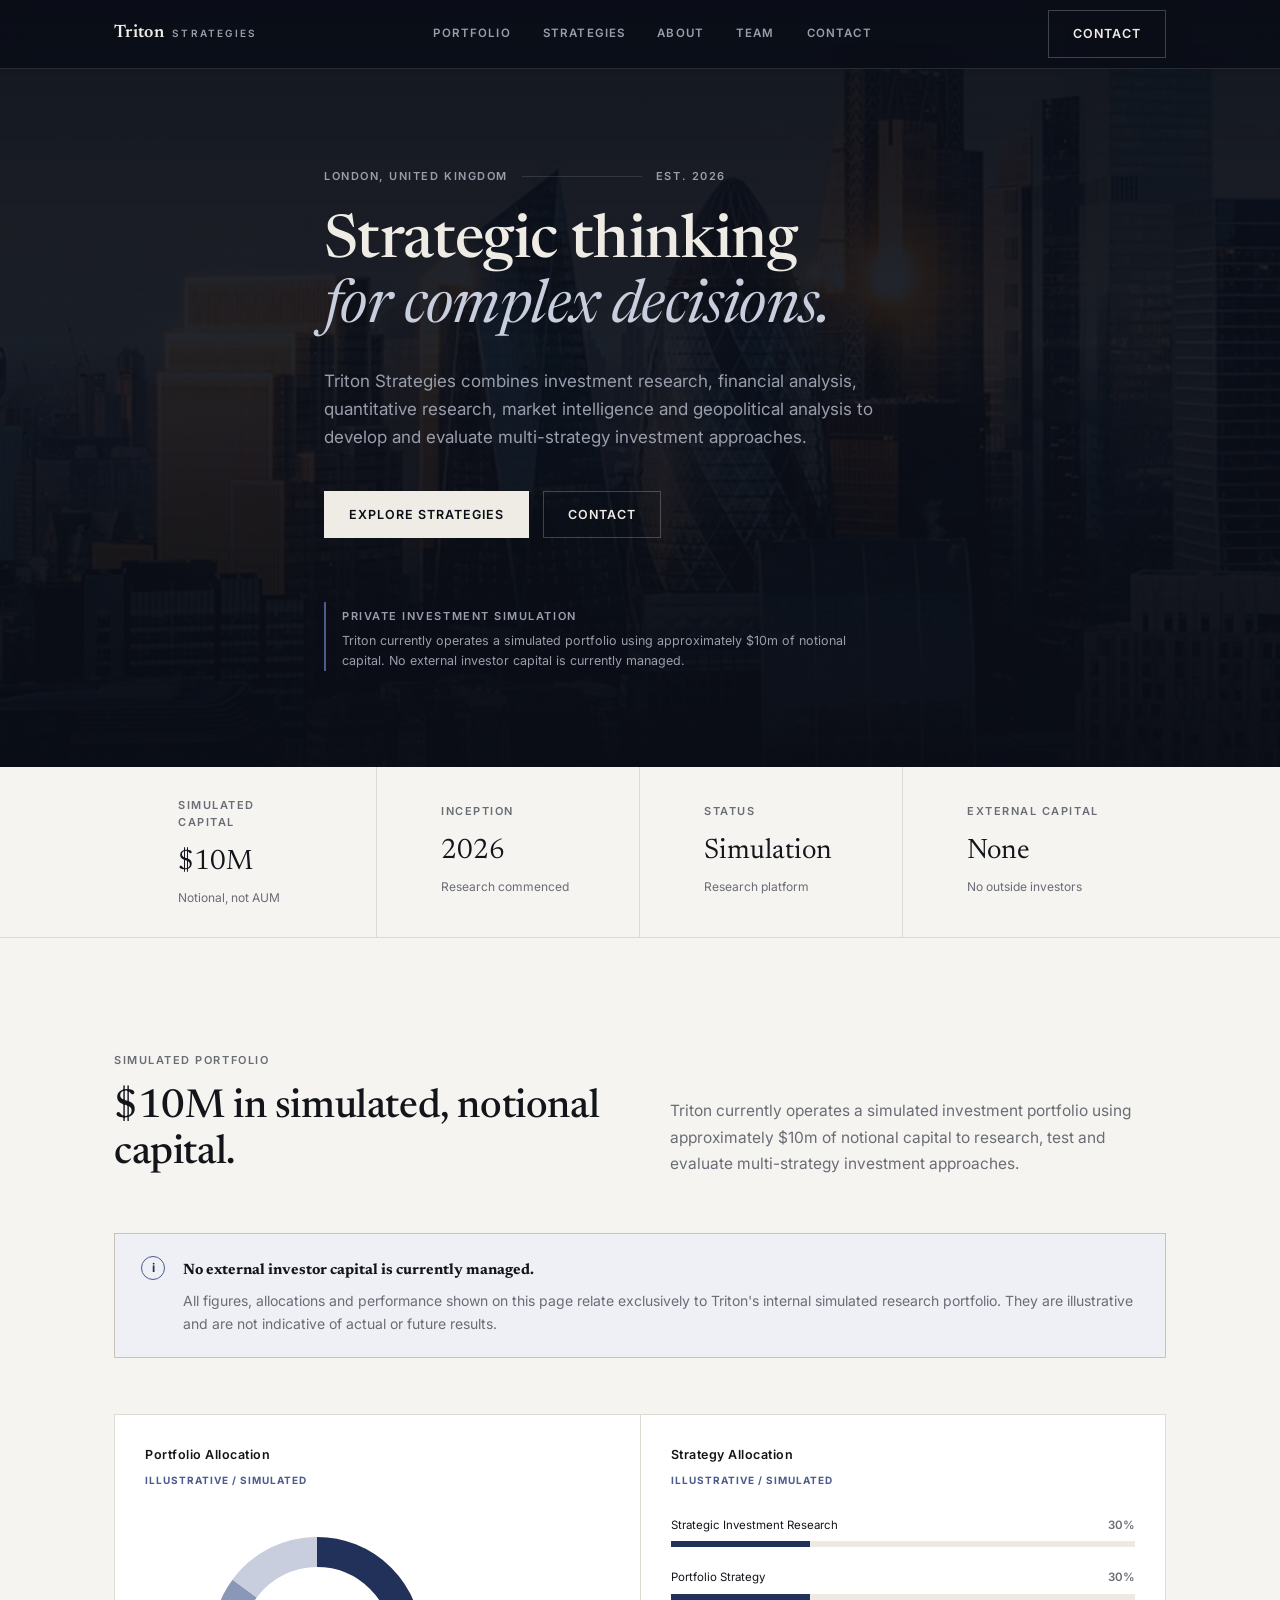
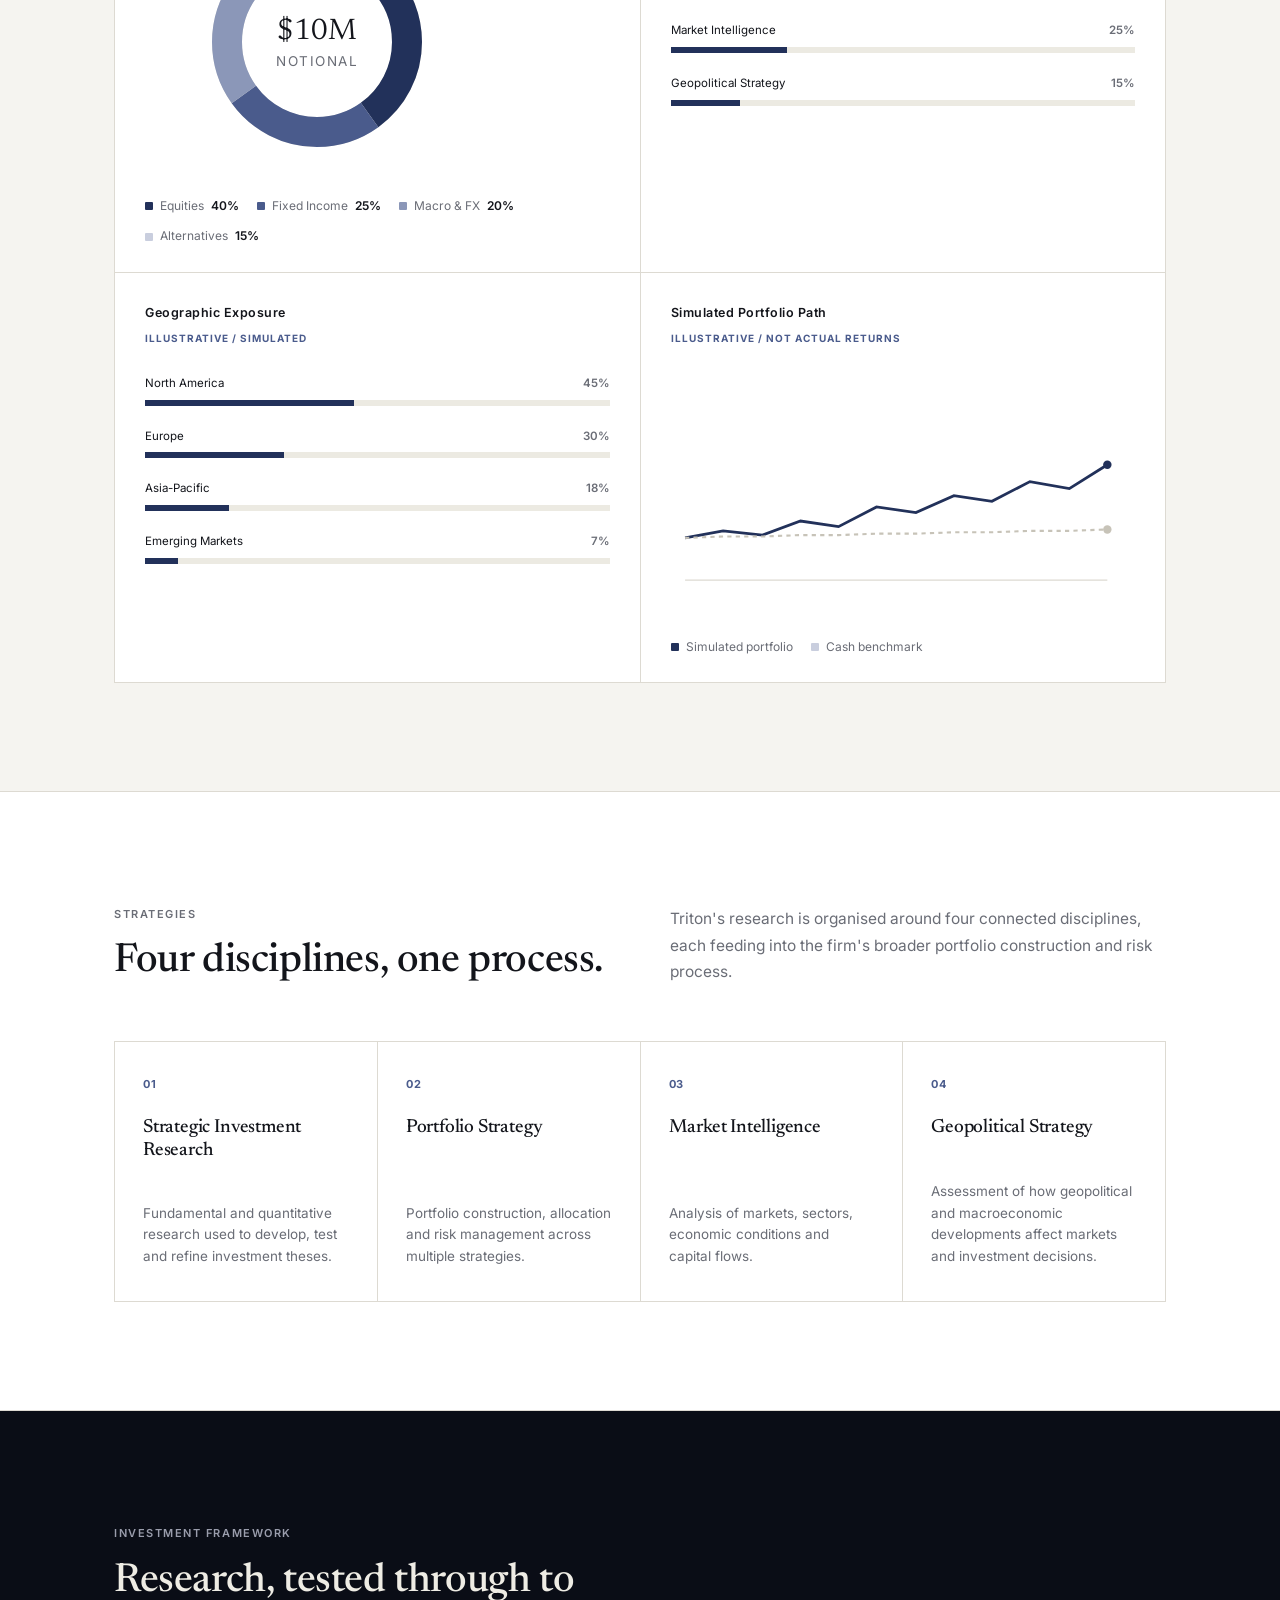
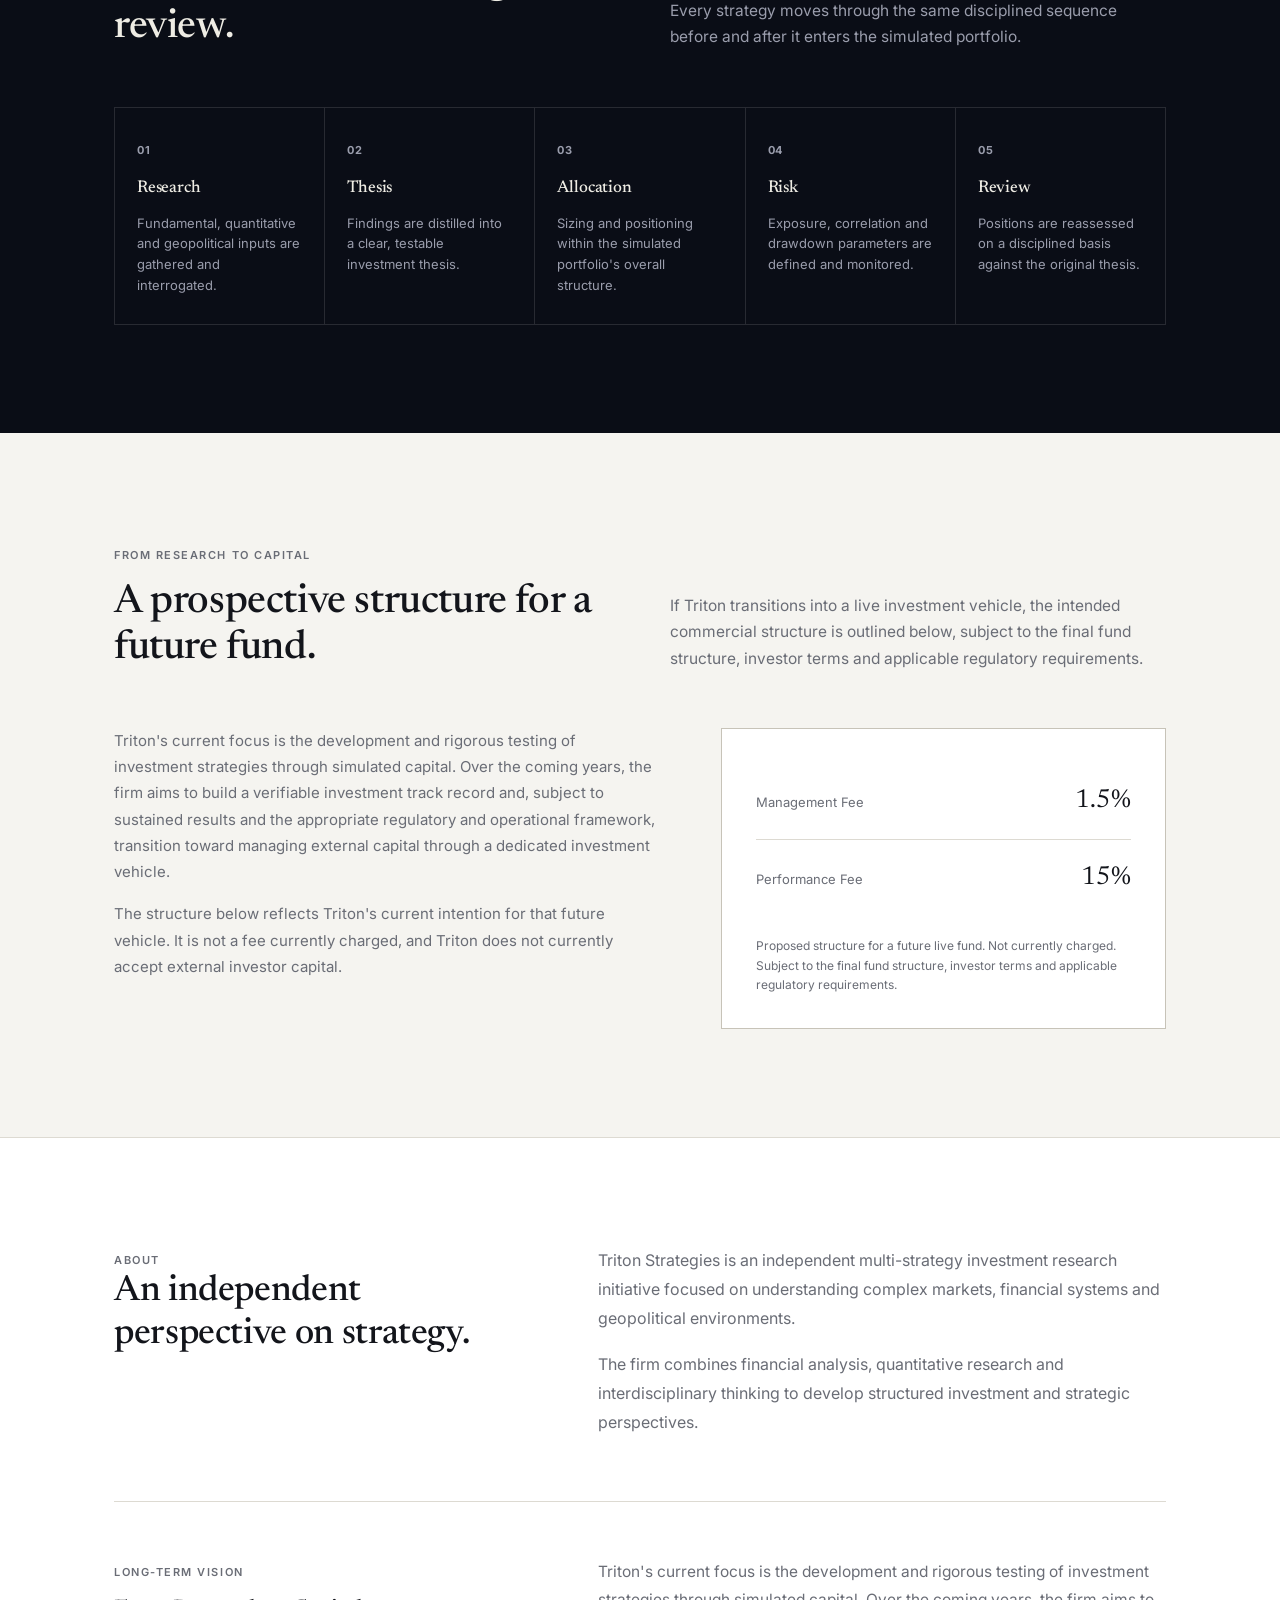
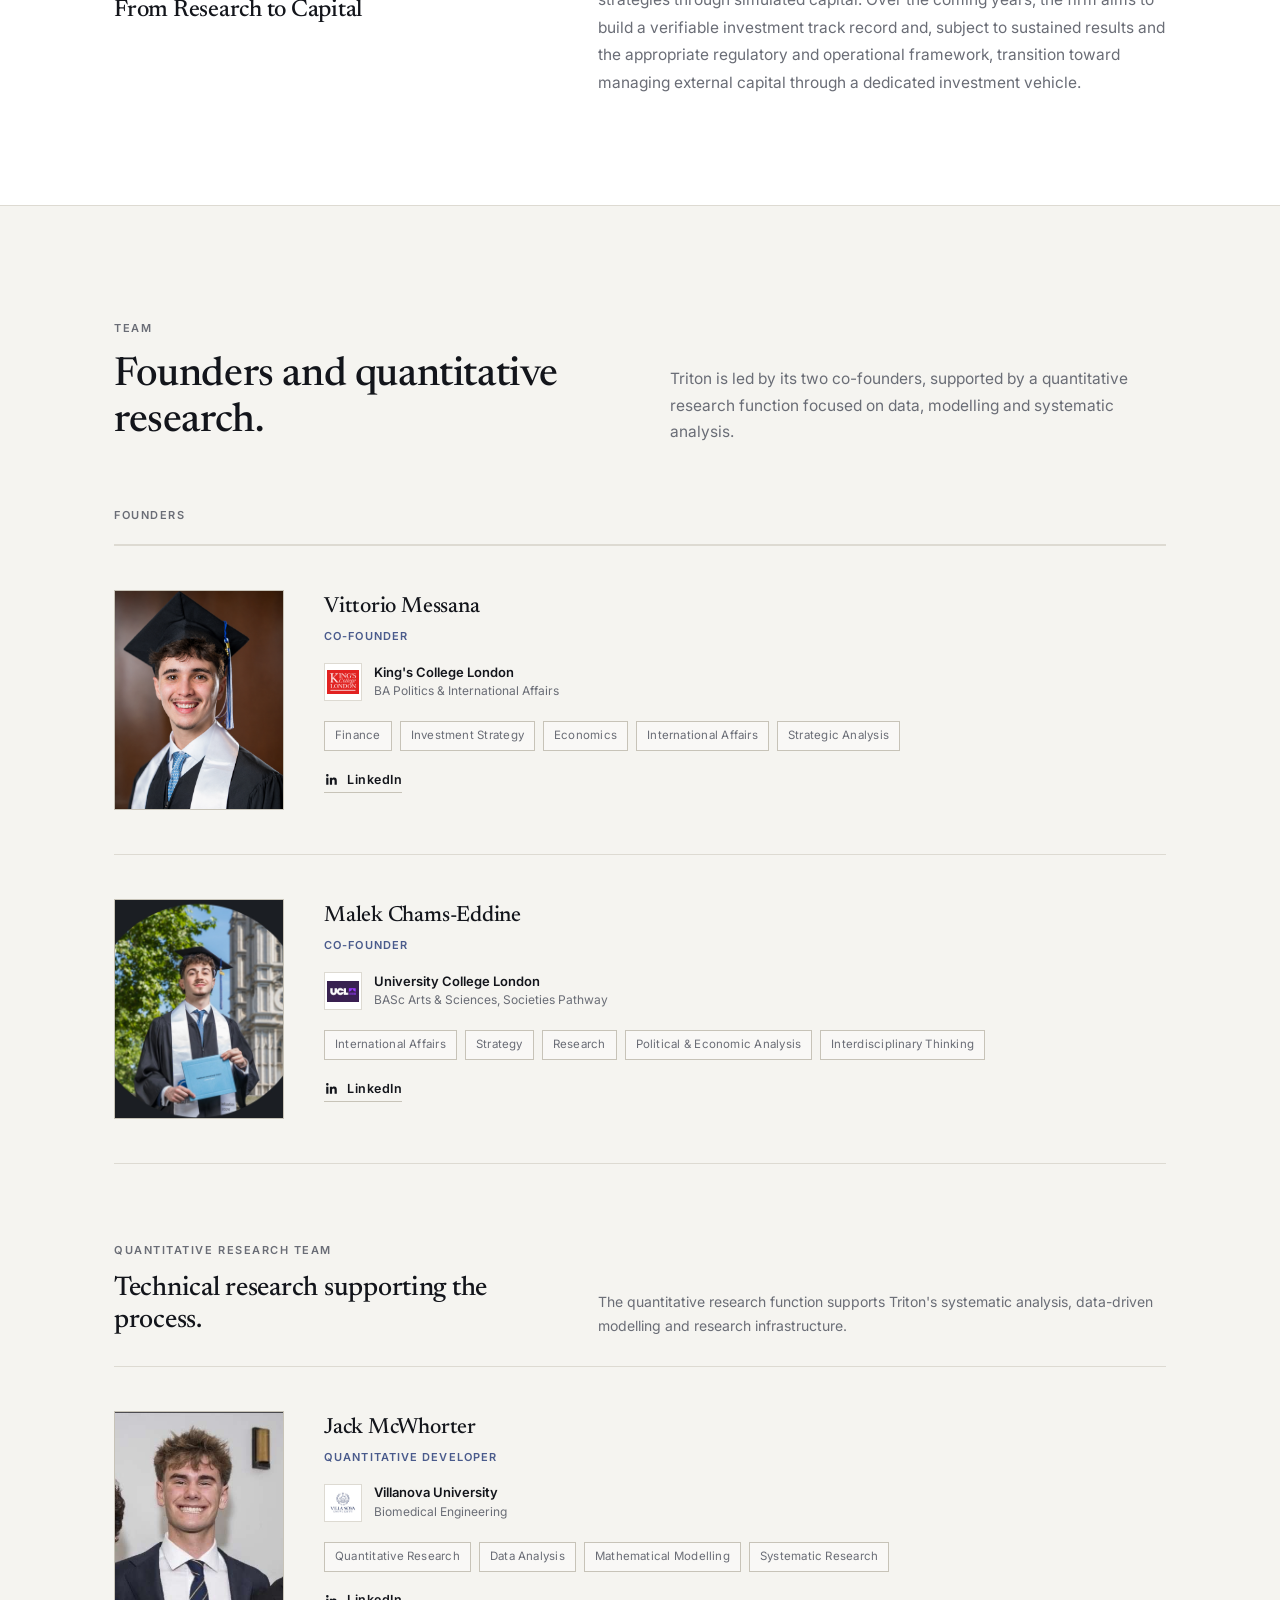
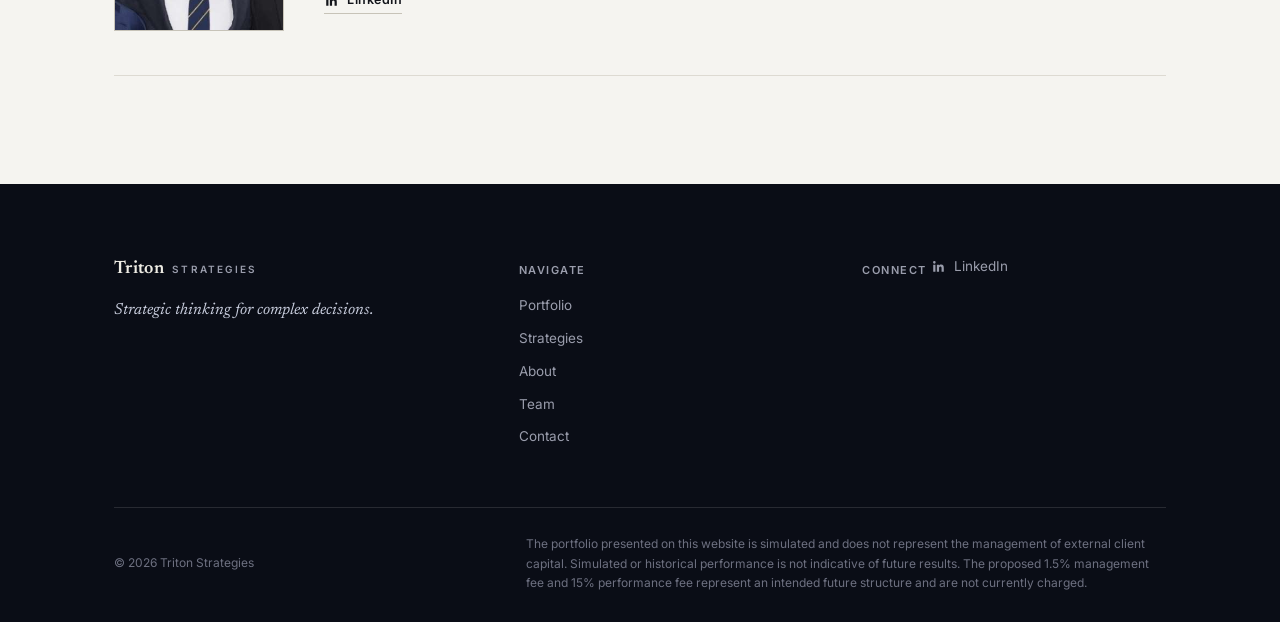
==== commit 1211a72f: "Update index.html" ====
--- a/index.html
+++ b/index.html
@@ -8,11 +8,17 @@
 
   <meta
     name="description"
-    content="Triton Strategies is an independent investment research firm focused on multi-strategy portfolio research, quantitative analysis, market intelligence and geopolitical analysis."
+    content="Triton Strategies is an independent investment research initiative focused on multi-strategy portfolio research, quantitative analysis, market intelligence and geopolitical strategy."
   >
 
-  <link rel="icon" type="image/svg+xml" href="/favicon.svg">
-
+  <meta name="theme-color" content="#111318">
+
+  <!-- FAVICON -->
+  <link rel="icon" type="image/svg+xml" href="favicon.svg">
+  <link rel="shortcut icon" href="favicon.svg">
+  <link rel="apple-touch-icon" href="favicon.svg">
+
+  <!-- FONTS -->
   <link rel="preconnect" href="https://fonts.googleapis.com">
   <link rel="preconnect" href="https://fonts.gstatic.com" crossorigin>
 
@@ -21,31 +27,47 @@
     rel="stylesheet"
   >
 
+  <!-- STYLES -->
   <link rel="stylesheet" href="styles.css">
 </head>
 
 <body>
 
-  <!-- ================= HEADER ================= -->
+  <!-- =========================================================
+       HEADER
+  ========================================================== -->
 
   <header class="site-header">
+
     <div class="wrap header-wrap">
 
-      <a href="index.html" class="brand" aria-label="Triton Strategies home">
+      <a
+        href="index.html"
+        class="brand"
+        aria-label="Triton Strategies home"
+      >
         <span class="b1">Triton</span>
         <span class="b2">Strategies</span>
       </a>
 
       <nav class="main-nav" aria-label="Main navigation">
+
         <a href="#portfolio">Portfolio</a>
         <a href="#strategies">Strategies</a>
         <a href="#about">About</a>
         <a href="#team">Team</a>
         <a href="contact.html">Contact</a>
+
       </nav>
 
       <div class="header-cta">
-        <a href="contact.html" class="btn btn-outline-dark">Contact</a>
+
+        <a
+          href="contact.html"
+          class="btn btn-outline-dark"
+        >
+          Contact
+        </a>
 
         <button
           class="nav-toggle"
@@ -53,257 +75,654 @@
           type="button"
           aria-label="Open navigation"
           aria-expanded="false"
+          aria-controls="mobileNav"
         >
           <span></span>
         </button>
+
       </div>
 
     </div>
 
-    <nav class="mobile-nav" id="mobileNav" aria-label="Mobile navigation">
+    <nav
+      class="mobile-nav"
+      id="mobileNav"
+      aria-label="Mobile navigation"
+    >
+
       <a href="#portfolio">Portfolio</a>
       <a href="#strategies">Strategies</a>
       <a href="#about">About</a>
       <a href="#team">Team</a>
       <a href="contact.html">Contact</a>
 
-      <a href="contact.html" class="btn btn-primary mobile-contact">
+      <a
+        href="contact.html"
+        class="btn btn-primary mobile-contact"
+      >
         Contact
       </a>
+
     </nav>
+
   </header>
 
 
-  <!-- ================= HERO ================= -->
-
-  <section class="hero">
-
-    <div class="hero-bg" aria-hidden="true"></div>
-
-    <div class="wrap hero-inner">
-
-      <div class="eyebrow-row">
-        <span class="eyebrow on-dark">London, United Kingdom</span>
-        <span class="rule"></span>
-        <span class="eyebrow on-dark">Est. 2026</span>
+  <!-- =========================================================
+       HERO
+  ========================================================== -->
+
+  <main>
+
+    <section class="hero">
+
+      <div
+        class="hero-bg"
+        aria-hidden="true"
+      ></div>
+
+      <div class="wrap hero-inner">
+
+        <div class="eyebrow-row">
+
+          <span class="eyebrow on-dark">
+            London, United Kingdom
+          </span>
+
+          <span class="rule"></span>
+
+          <span class="eyebrow on-dark">
+            Est. 2026
+          </span>
+
+        </div>
+
+        <h1>
+          Strategic thinking
+          <span class="accent-line">
+            for complex decisions.
+          </span>
+        </h1>
+
+        <p class="lede">
+          Triton Strategies combines investment research,
+          financial analysis, quantitative research,
+          market intelligence and geopolitical analysis
+          to develop and evaluate multi-strategy investment approaches.
+        </p>
+
+        <div class="cta-row">
+
+          <a
+            href="#strategies"
+            class="btn btn-primary"
+          >
+            Explore Strategies
+          </a>
+
+          <a
+            href="contact.html"
+            class="btn btn-outline-dark"
+          >
+            Contact
+          </a>
+
+        </div>
+
+        <div class="disclosure">
+
+          <div>
+
+            <span class="eyebrow on-dark">
+              Private investment simulation
+            </span>
+
+            <p>
+              Triton currently operates a simulated portfolio
+              using approximately $10m of notional capital.
+              No external investor capital is currently managed.
+            </p>
+
+          </div>
+
+        </div>
+
       </div>
 
-      <h1>
-        Strategic thinking
-        <span class="accent-line">for complex decisions.</span>
-      </h1>
-
-      <p class="lede">
-        Triton Strategies combines investment research, financial analysis,
-        quantitative research, market intelligence and geopolitical analysis
-        to develop and evaluate multi-strategy investment approaches.
-      </p>
-
-      <div class="cta-row">
-        <a href="#strategies" class="btn btn-primary">
-          Explore Strategies
-        </a>
-
-        <a href="contact.html" class="btn btn-outline-dark">
-          Contact
-        </a>
+    </section>
+
+
+    <!-- =========================================================
+         STAT LEDGER
+    ========================================================== -->
+
+    <section class="ledger">
+
+      <div class="wrap">
+
+        <div class="ledger-grid">
+
+          <div class="ledger-item">
+
+            <span class="eyebrow">
+              Simulated Capital
+            </span>
+
+            <div class="value">
+              $10M
+            </div>
+
+            <div class="note">
+              Notional, not AUM
+            </div>
+
+          </div>
+
+
+          <div class="ledger-item">
+
+            <span class="eyebrow">
+              Inception
+            </span>
+
+            <div class="value">
+              2026
+            </div>
+
+            <div class="note">
+              Research commenced
+            </div>
+
+          </div>
+
+
+          <div class="ledger-item">
+
+            <span class="eyebrow">
+              Status
+            </span>
+
+            <div class="value">
+              Simulation
+            </div>
+
+            <div class="note">
+              Research platform
+            </div>
+
+          </div>
+
+
+          <div class="ledger-item">
+
+            <span class="eyebrow">
+              External Capital
+            </span>
+
+            <div class="value">
+              None
+            </div>
+
+            <div class="note">
+              No outside investors
+            </div>
+
+          </div>
+
+        </div>
+
       </div>
 
-      <div class="disclosure">
-        <div>
-          <span class="eyebrow on-dark">
-            Private investment simulation
-          </span>
-
-          <p>
-            Triton currently operates a simulated portfolio using approximately
-            $10m of notional capital. No external investor capital is currently managed.
+    </section>
+
+
+    <!-- =========================================================
+         SIMULATED PORTFOLIO
+    ========================================================== -->
+
+    <section
+      class="section"
+      id="portfolio"
+    >
+
+      <div class="wrap">
+
+        <div class="section-head">
+
+          <div>
+
+            <span class="eyebrow">
+              Simulated Portfolio
+            </span>
+
+            <h2>
+              $10M in simulated,
+              notional capital.
+            </h2>
+
+          </div>
+
+          <p class="desc">
+            Triton currently operates a simulated investment
+            portfolio using approximately $10m of notional capital
+            to research, test and evaluate multi-strategy investment approaches.
           </p>
-        </div>
-      </div>
-
-    </div>
-  </section>
-
-
-  <!-- ================= STAT LEDGER ================= -->
-
-  <section class="ledger">
-    <div class="wrap">
-
-      <div class="ledger-grid">
-
-        <div class="ledger-item">
-          <span class="eyebrow">Simulated Capital</span>
-          <div class="value">$10M</div>
-          <div class="note">Notional, not AUM</div>
-        </div>
-
-        <div class="ledger-item">
-          <span class="eyebrow">Inception</span>
-          <div class="value">2026</div>
-          <div class="note">Research commenced</div>
-        </div>
-
-        <div class="ledger-item">
-          <span class="eyebrow">Status</span>
-          <div class="value">Simulation</div>
-          <div class="note">Research platform</div>
-        </div>
-
-        <div class="ledger-item">
-          <span class="eyebrow">External Capital</span>
-          <div class="value">None</div>
-          <div class="note">No outside investors</div>
-        </div>
-
-      </div>
-
-    </div>
-  </section>
-
-
-  <!-- ================= SIMULATED PORTFOLIO ================= -->
-
-  <section class="section" id="portfolio">
-
-    <div class="wrap">
-
-      <div class="section-head">
-
-        <div>
-          <span class="eyebrow">Simulated Portfolio</span>
-
-          <h2>
-            $10M in simulated,
-            notional capital.
-          </h2>
-        </div>
-
-        <p class="desc">
-          Triton currently operates a simulated investment portfolio using
-          approximately $10m of notional capital to research, test and
-          evaluate multi-strategy investment approaches.
-        </p>
-
-      </div>
-
-
-      <div class="portfolio-note">
-
-        <div class="note-mark">i</div>
-
-        <div>
-          <strong>
-            No external investor capital is currently managed.
-          </strong>
-
-          <p>
-            All figures, allocations and performance shown on this page relate
-            exclusively to Triton's internal simulated research portfolio.
-            They are illustrative and are not indicative of actual or future results.
-          </p>
-        </div>
-
-      </div>
-
-
-      <div class="chart-grid">
-
-        <!-- PORTFOLIO ALLOCATION -->
-
-        <div class="chart-card">
-
-          <div class="chart-title">
-            Portfolio Allocation
-          </div>
-
-          <span class="chart-flag">
-            Illustrative / Simulated
-          </span>
-
-          <div class="allocation-layout">
+
+        </div>
+
+
+        <div class="portfolio-note">
+
+          <div class="note-mark">
+            i
+          </div>
+
+          <div>
+
+            <strong>
+              No external investor capital is currently managed.
+            </strong>
+
+            <p>
+              All figures, allocations and performance shown on this page
+              relate exclusively to Triton's internal simulated research
+              portfolio. They are illustrative and are not indicative
+              of actual or future results.
+            </p>
+
+          </div>
+
+        </div>
+
+
+        <div class="chart-grid">
+
+
+          <!-- PORTFOLIO ALLOCATION -->
+
+          <div class="chart-card">
+
+            <div class="chart-title">
+              Portfolio Allocation
+            </div>
+
+            <span class="chart-flag">
+              Illustrative / Simulated
+            </span>
+
+            <div class="allocation-layout">
+
+              <svg
+                class="donut-chart"
+                viewBox="0 0 240 180"
+                role="img"
+                aria-label="Illustrative portfolio allocation"
+              >
+
+                <g transform="translate(80,90)">
+
+                  <circle
+                    r="60"
+                    fill="none"
+                    stroke="#e6e4dc"
+                    stroke-width="20"
+                  />
+
+                  <circle
+                    r="60"
+                    fill="none"
+                    stroke="#22315a"
+                    stroke-width="20"
+                    stroke-dasharray="150.8 226.2"
+                    stroke-dashoffset="0"
+                    transform="rotate(-90)"
+                  />
+
+                  <circle
+                    r="60"
+                    fill="none"
+                    stroke="#4a5b8c"
+                    stroke-width="20"
+                    stroke-dasharray="94.2 282.8"
+                    stroke-dashoffset="-150.8"
+                    transform="rotate(-90)"
+                  />
+
+                  <circle
+                    r="60"
+                    fill="none"
+                    stroke="#8b97b8"
+                    stroke-width="20"
+                    stroke-dasharray="75.4 301.6"
+                    stroke-dashoffset="-245"
+                    transform="rotate(-90)"
+                  />
+
+                  <circle
+                    r="60"
+                    fill="none"
+                    stroke="#c9cede"
+                    stroke-width="20"
+                    stroke-dasharray="56.5 320.5"
+                    stroke-dashoffset="-320.4"
+                    transform="rotate(-90)"
+                  />
+
+                  <text
+                    x="0"
+                    y="-2"
+                    text-anchor="middle"
+                    font-family="Newsreader, serif"
+                    font-size="20"
+                    fill="#13151b"
+                  >
+                    $10M
+                  </text>
+
+                  <text
+                    x="0"
+                    y="16"
+                    text-anchor="middle"
+                    font-family="Inter, sans-serif"
+                    font-size="9"
+                    letter-spacing="1"
+                    fill="#6a6d76"
+                  >
+                    NOTIONAL
+                  </text>
+
+                </g>
+
+              </svg>
+
+
+              <div class="legend">
+
+                <span class="legend-item">
+                  <span class="legend-dot dot-1"></span>
+                  Equities <strong>40%</strong>
+                </span>
+
+                <span class="legend-item">
+                  <span class="legend-dot dot-2"></span>
+                  Fixed Income <strong>25%</strong>
+                </span>
+
+                <span class="legend-item">
+                  <span class="legend-dot dot-3"></span>
+                  Macro &amp; FX <strong>20%</strong>
+                </span>
+
+                <span class="legend-item">
+                  <span class="legend-dot dot-4"></span>
+                  Alternatives <strong>15%</strong>
+                </span>
+
+              </div>
+
+            </div>
+
+          </div>
+
+
+          <!-- STRATEGY ALLOCATION -->
+
+          <div class="chart-card">
+
+            <div class="chart-title">
+              Strategy Allocation
+            </div>
+
+            <span class="chart-flag">
+              Illustrative / Simulated
+            </span>
+
+            <div class="bar-chart">
+
+              <div class="bar-row">
+
+                <div class="bar-label">
+                  <span>
+                    Strategic Investment Research
+                  </span>
+
+                  <strong>
+                    30%
+                  </strong>
+                </div>
+
+                <div class="bar-track">
+                  <div class="bar-fill bar-30"></div>
+                </div>
+
+              </div>
+
+
+              <div class="bar-row">
+
+                <div class="bar-label">
+
+                  <span>
+                    Portfolio Strategy
+                  </span>
+
+                  <strong>
+                    30%
+                  </strong>
+
+                </div>
+
+                <div class="bar-track">
+                  <div class="bar-fill bar-30"></div>
+                </div>
+
+              </div>
+
+
+              <div class="bar-row">
+
+                <div class="bar-label">
+
+                  <span>
+                    Market Intelligence
+                  </span>
+
+                  <strong>
+                    25%
+                  </strong>
+
+                </div>
+
+                <div class="bar-track">
+                  <div class="bar-fill bar-25"></div>
+                </div>
+
+              </div>
+
+
+              <div class="bar-row">
+
+                <div class="bar-label">
+
+                  <span>
+                    Geopolitical Strategy
+                  </span>
+
+                  <strong>
+                    15%
+                  </strong>
+
+                </div>
+
+                <div class="bar-track">
+                  <div class="bar-fill bar-15"></div>
+                </div>
+
+              </div>
+
+            </div>
+
+          </div>
+
+
+          <!-- GEOGRAPHIC EXPOSURE -->
+
+          <div class="chart-card">
+
+            <div class="chart-title">
+              Geographic Exposure
+            </div>
+
+            <span class="chart-flag">
+              Illustrative / Simulated
+            </span>
+
+            <div class="bar-chart">
+
+              <div class="bar-row">
+
+                <div class="bar-label">
+
+                  <span>
+                    North America
+                  </span>
+
+                  <strong>
+                    45%
+                  </strong>
+
+                </div>
+
+                <div class="bar-track">
+                  <div class="bar-fill bar-45"></div>
+                </div>
+
+              </div>
+
+
+              <div class="bar-row">
+
+                <div class="bar-label">
+
+                  <span>
+                    Europe
+                  </span>
+
+                  <strong>
+                    30%
+                  </strong>
+
+                </div>
+
+                <div class="bar-track">
+                  <div class="bar-fill bar-30"></div>
+                </div>
+
+              </div>
+
+
+              <div class="bar-row">
+
+                <div class="bar-label">
+
+                  <span>
+                    Asia-Pacific
+                  </span>
+
+                  <strong>
+                    18%
+                  </strong>
+
+                </div>
+
+                <div class="bar-track">
+                  <div class="bar-fill bar-18"></div>
+                </div>
+
+              </div>
+
+
+              <div class="bar-row">
+
+                <div class="bar-label">
+
+                  <span>
+                    Emerging Markets
+                  </span>
+
+                  <strong>
+                    7%
+                  </strong>
+
+                </div>
+
+                <div class="bar-track">
+                  <div class="bar-fill bar-7"></div>
+                </div>
+
+              </div>
+
+            </div>
+
+          </div>
+
+
+          <!-- SIMULATED PERFORMANCE -->
+
+          <div class="chart-card">
+
+            <div class="chart-title">
+              Simulated Portfolio Path
+            </div>
+
+            <span class="chart-flag">
+              Illustrative / Not Actual Returns
+            </span>
 
             <svg
-              class="donut-chart"
-              viewBox="0 0 240 180"
+              class="performance-chart"
+              viewBox="-10 0 330 175"
               role="img"
-              aria-label="Illustrative portfolio allocation"
+              aria-label="Illustrative simulated portfolio path compared with a cash benchmark"
             >
 
-              <g transform="translate(80,90)">
-
-                <circle
-                  r="60"
-                  fill="none"
-                  stroke="#e6e4dc"
-                  stroke-width="20"
-                />
-
-                <circle
-                  r="60"
-                  fill="none"
-                  stroke="#22315a"
-                  stroke-width="20"
-                  stroke-dasharray="150.8 226.2"
-                  stroke-dashoffset="0"
-                  transform="rotate(-90)"
-                />
-
-                <circle
-                  r="60"
-                  fill="none"
-                  stroke="#4a5b8c"
-                  stroke-width="20"
-                  stroke-dasharray="94.2 282.8"
-                  stroke-dashoffset="-150.8"
-                  transform="rotate(-90)"
-                />
-
-                <circle
-                  r="60"
-                  fill="none"
-                  stroke="#8b97b8"
-                  stroke-width="20"
-                  stroke-dasharray="75.4 301.6"
-                  stroke-dashoffset="-245"
-                  transform="rotate(-90)"
-                />
-
-                <circle
-                  r="60"
-                  fill="none"
-                  stroke="#c9cede"
-                  stroke-width="20"
-                  stroke-dasharray="56.5 320.5"
-                  stroke-dashoffset="-320.4"
-                  transform="rotate(-90)"
-                />
-
-                <text
-                  x="0"
-                  y="-2"
-                  text-anchor="middle"
-                  font-family="Newsreader, serif"
-                  font-size="20"
-                  fill="#13151b"
-                >
-                  $10M
-                </text>
-
-                <text
-                  x="0"
-                  y="16"
-                  text-anchor="middle"
-                  font-family="Inter, sans-serif"
-                  font-size="9"
-                  letter-spacing="1"
-                  fill="#6a6d76"
-                >
-                  NOTIONAL
-                </text>
-
-              </g>
+              <line
+                x1="0"
+                y1="150"
+                x2="300"
+                y2="150"
+                stroke="#dddad2"
+                stroke-width="1"
+              />
+
+              <path
+                d="M0,120 L27,115 L55,118 L82,108 L109,112 L136,98 L164,102 L191,90 L218,94 L245,80 L273,85 L300,68"
+                fill="none"
+                stroke="#22315a"
+                stroke-width="2"
+              />
+
+              <path
+                d="M0,120 L27,119 L55,119 L82,118 L109,118 L136,117 L164,117 L191,116 L218,116 L245,115 L273,115 L300,114"
+                fill="none"
+                stroke="#c7c3b8"
+                stroke-width="1.5"
+                stroke-dasharray="3 3"
+              />
+
+              <circle
+                cx="300"
+                cy="68"
+                r="3"
+                fill="#22315a"
+              />
+
+              <circle
+                cx="300"
+                cy="114"
+                r="3"
+                fill="#c7c3b8"
+              />
 
             </svg>
 
@@ -312,22 +731,12 @@
 
               <span class="legend-item">
                 <span class="legend-dot dot-1"></span>
-                Equities <strong>40%</strong>
-              </span>
-
-              <span class="legend-item">
-                <span class="legend-dot dot-2"></span>
-                Fixed Income <strong>25%</strong>
-              </span>
-
-              <span class="legend-item">
-                <span class="legend-dot dot-3"></span>
-                Macro &amp; FX <strong>20%</strong>
+                Simulated portfolio
               </span>
 
               <span class="legend-item">
                 <span class="legend-dot dot-4"></span>
-                Alternatives <strong>15%</strong>
+                Cash benchmark
               </span>
 
             </div>
@@ -336,398 +745,414 @@
 
         </div>
 
-
-        <!-- STRATEGY ALLOCATION -->
-
-        <div class="chart-card">
-
-          <div class="chart-title">
-            Strategy Allocation
-          </div>
-
-          <span class="chart-flag">
-            Illustrative / Simulated
-          </span>
-
-          <div class="bar-chart">
-
-            <div class="bar-row">
-              <div class="bar-label">
-                <span>Strategic Investment Research</span>
-                <strong>30%</strong>
-              </div>
-
-              <div class="bar-track">
-                <div class="bar-fill bar-30"></div>
-              </div>
-            </div>
-
-            <div class="bar-row">
-              <div class="bar-label">
-                <span>Portfolio Strategy</span>
-                <strong>30%</strong>
-              </div>
-
-              <div class="bar-track">
-                <div class="bar-fill bar-30"></div>
-              </div>
-            </div>
-
-            <div class="bar-row">
-              <div class="bar-label">
-                <span>Market Intelligence</span>
-                <strong>25%</strong>
-              </div>
-
-              <div class="bar-track">
-                <div class="bar-fill bar-25"></div>
-              </div>
-            </div>
-
-            <div class="bar-row">
-              <div class="bar-label">
-                <span>Geopolitical Strategy</span>
-                <strong>15%</strong>
-              </div>
-
-              <div class="bar-track">
-                <div class="bar-fill bar-15"></div>
-              </div>
-            </div>
-
-          </div>
-
-        </div>
-
-
-        <!-- GEOGRAPHIC EXPOSURE -->
-
-        <div class="chart-card">
-
-          <div class="chart-title">
-            Geographic Exposure
-          </div>
-
-          <span class="chart-flag">
-            Illustrative / Simulated
-          </span>
-
-          <div class="bar-chart">
-
-            <div class="bar-row">
-              <div class="bar-label">
-                <span>North America</span>
-                <strong>45%</strong>
-              </div>
-
-              <div class="bar-track">
-                <div class="bar-fill bar-45"></div>
-              </div>
-            </div>
-
-            <div class="bar-row">
-              <div class="bar-label">
-                <span>Europe</span>
-                <strong>30%</strong>
-              </div>
-
-              <div class="bar-track">
-                <div class="bar-fill bar-30"></div>
-              </div>
-            </div>
-
-            <div class="bar-row">
-              <div class="bar-label">
-                <span>Asia-Pacific</span>
-                <strong>18%</strong>
-              </div>
-
-              <div class="bar-track">
-                <div class="bar-fill bar-18"></div>
-              </div>
-            </div>
-
-            <div class="bar-row">
-              <div class="bar-label">
-                <span>Emerging Markets</span>
-                <strong>7%</strong>
-              </div>
-
-              <div class="bar-track">
-                <div class="bar-fill bar-7"></div>
-              </div>
-            </div>
-
-          </div>
-
-        </div>
-
-
-        <!-- SIMULATED PERFORMANCE -->
-
-        <div class="chart-card">
-
-          <div class="chart-title">
-            Simulated Portfolio Path
-          </div>
-
-          <span class="chart-flag">
-            Illustrative / Not Actual Returns
-          </span>
-
-          <svg
-            class="performance-chart"
-            viewBox="-10 0 330 175"
-            role="img"
-            aria-label="Illustrative simulated portfolio path compared with a cash benchmark"
-          >
-
-            <line
-              x1="0"
-              y1="150"
-              x2="300"
-              y2="150"
-              stroke="#dddad2"
-              stroke-width="1"
-            />
-
-            <path
-              d="M0,120 L27,115 L55,118 L82,108 L109,112 L136,98 L164,102 L191,90 L218,94 L245,80 L273,85 L300,68"
-              fill="none"
-              stroke="#22315a"
-              stroke-width="2"
-            />
-
-            <path
-              d="M0,120 L27,119 L55,119 L82,118 L109,118 L136,117 L164,117 L191,116 L218,116 L245,115 L273,115 L300,114"
-              fill="none"
-              stroke="#c7c3b8"
-              stroke-width="1.5"
-              stroke-dasharray="3 3"
-            />
-
-            <circle
-              cx="300"
-              cy="68"
-              r="3"
-              fill="#22315a"
-            />
-
-            <circle
-              cx="300"
-              cy="114"
-              r="3"
-              fill="#c7c3b8"
-            />
-
-          </svg>
-
-          <div class="legend">
-
-            <span class="legend-item">
-              <span class="legend-dot dot-1"></span>
-              Simulated portfolio
-            </span>
-
-            <span class="legend-item">
-              <span class="legend-dot dot-4"></span>
-              Cash benchmark
-            </span>
-
-          </div>
-
-        </div>
-
       </div>
 
-    </div>
-
-  </section>
-
-
-  <!-- ================= STRATEGIES ================= -->
-
-  <section class="section section-tint" id="strategies">
-
-    <div class="wrap">
-
-      <div class="section-head">
-
-        <div>
-          <span class="eyebrow">Strategies</span>
-
-          <h2>
-            Four disciplines,
-            one process.
-          </h2>
-        </div>
-
-        <p class="desc">
-          Triton's research is organised around four connected disciplines,
-          each feeding into the firm's broader portfolio construction and
-          risk process.
-        </p>
+    </section>
+
+
+    <!-- =========================================================
+         STRATEGIES
+    ========================================================== -->
+
+    <section
+      class="section section-tint"
+      id="strategies"
+    >
+
+      <div class="wrap">
+
+        <div class="section-head">
+
+          <div>
+
+            <span class="eyebrow">
+              Strategies
+            </span>
+
+            <h2>
+              Four disciplines,
+              one process.
+            </h2>
+
+          </div>
+
+          <p class="desc">
+            Triton's research is organised around four connected
+            disciplines, each feeding into the firm's broader
+            portfolio construction and risk process.
+          </p>
+
+        </div>
+
+
+        <div class="strategy-grid">
+
+
+          <div class="strategy-card">
+
+            <span class="idx">
+              01
+            </span>
+
+            <h3>
+              Strategic Investment Research
+            </h3>
+
+            <p>
+              Fundamental and quantitative research used to develop,
+              test and refine investment theses.
+            </p>
+
+          </div>
+
+
+          <div class="strategy-card">
+
+            <span class="idx">
+              02
+            </span>
+
+            <h3>
+              Portfolio Strategy
+            </h3>
+
+            <p>
+              Portfolio construction, allocation and risk management
+              across multiple strategies.
+            </p>
+
+          </div>
+
+
+          <div class="strategy-card">
+
+            <span class="idx">
+              03
+            </span>
+
+            <h3>
+              Market Intelligence
+            </h3>
+
+            <p>
+              Analysis of markets, sectors, economic conditions
+              and capital flows.
+            </p>
+
+          </div>
+
+
+          <div class="strategy-card">
+
+            <span class="idx">
+              04
+            </span>
+
+            <h3>
+              Geopolitical Strategy
+            </h3>
+
+            <p>
+              Assessment of how geopolitical and macroeconomic
+              developments affect markets and investment decisions.
+            </p>
+
+          </div>
+
+        </div>
 
       </div>
 
-
-      <div class="strategy-grid">
-
-        <div class="strategy-card">
-          <span class="idx">01</span>
-          <h3>Strategic Investment Research</h3>
-          <p>
-            Fundamental and quantitative research used to develop,
-            test and refine investment theses.
+    </section>
+
+
+    <!-- =========================================================
+         INVESTMENT FRAMEWORK
+    ========================================================== -->
+
+    <section class="section section-dark">
+
+      <div class="wrap">
+
+        <div class="section-head">
+
+          <div>
+
+            <span class="eyebrow on-dark">
+              Investment Framework
+            </span>
+
+            <h2>
+              Research, tested through to review.
+            </h2>
+
+          </div>
+
+          <p class="desc">
+            Every strategy moves through the same disciplined
+            sequence before and after it enters the simulated portfolio.
           </p>
-        </div>
-
-        <div class="strategy-card">
-          <span class="idx">02</span>
-          <h3>Portfolio Strategy</h3>
-          <p>
-            Portfolio construction, allocation and risk management
-            across multiple strategies.
+
+        </div>
+
+
+        <div class="framework-grid">
+
+
+          <div class="framework-item">
+
+            <span class="idx">
+              01
+            </span>
+
+            <h4>
+              Research
+            </h4>
+
+            <p>
+              Fundamental, quantitative and geopolitical inputs
+              are gathered and interrogated.
+            </p>
+
+          </div>
+
+
+          <div class="framework-item">
+
+            <span class="idx">
+              02
+            </span>
+
+            <h4>
+              Thesis
+            </h4>
+
+            <p>
+              Findings are distilled into a clear,
+              testable investment thesis.
+            </p>
+
+          </div>
+
+
+          <div class="framework-item">
+
+            <span class="idx">
+              03
+            </span>
+
+            <h4>
+              Allocation
+            </h4>
+
+            <p>
+              Sizing and positioning within the simulated
+              portfolio's overall structure.
+            </p>
+
+          </div>
+
+
+          <div class="framework-item">
+
+            <span class="idx">
+              04
+            </span>
+
+            <h4>
+              Risk
+            </h4>
+
+            <p>
+              Exposure, correlation and drawdown parameters
+              are defined and monitored.
+            </p>
+
+          </div>
+
+
+          <div class="framework-item">
+
+            <span class="idx">
+              05
+            </span>
+
+            <h4>
+              Review
+            </h4>
+
+            <p>
+              Positions are reassessed on a disciplined basis
+              against the original thesis.
+            </p>
+
+          </div>
+
+        </div>
+
+      </div>
+
+    </section>
+
+
+    <!-- =========================================================
+         FUTURE FUND MODEL
+    ========================================================== -->
+
+    <section class="section">
+
+      <div class="wrap">
+
+        <div class="section-head">
+
+          <div>
+
+            <span class="eyebrow">
+              From Research to Capital
+            </span>
+
+            <h2>
+              A prospective structure
+              for a future fund.
+            </h2>
+
+          </div>
+
+          <p class="desc">
+            If Triton transitions into a live investment vehicle,
+            the intended commercial structure is outlined below,
+            subject to the final fund structure, investor terms
+            and applicable regulatory requirements.
           </p>
-        </div>
-
-        <div class="strategy-card">
-          <span class="idx">03</span>
-          <h3>Market Intelligence</h3>
-          <p>
-            Analysis of markets, sectors, economic conditions
-            and capital flows.
-          </p>
-        </div>
-
-        <div class="strategy-card">
-          <span class="idx">04</span>
-          <h3>Geopolitical Strategy</h3>
-          <p>
-            Assessment of how geopolitical and macroeconomic
-            developments affect markets and investment decisions.
-          </p>
+
+        </div>
+
+
+        <div class="fund-model">
+
+          <div class="copy">
+
+            <p>
+              Triton's current focus is the development and rigorous
+              testing of investment strategies through simulated capital.
+              Over the coming years, the firm aims to build a verifiable
+              investment track record and, subject to sustained results
+              and the appropriate regulatory and operational framework,
+              transition toward managing external capital through
+              a dedicated investment vehicle.
+            </p>
+
+            <p>
+              The structure below reflects Triton's current intention
+              for that future vehicle. It is not a fee currently charged,
+              and Triton does not currently accept external investor capital.
+            </p>
+
+          </div>
+
+
+          <div class="fee-panel">
+
+            <div class="fee-row">
+
+              <span class="label">
+                Management Fee
+              </span>
+
+              <span class="value">
+                1.5%
+              </span>
+
+            </div>
+
+
+            <div class="fee-row">
+
+              <span class="label">
+                Performance Fee
+              </span>
+
+              <span class="value">
+                15%
+              </span>
+
+            </div>
+
+
+            <p class="fee-caption">
+              Proposed structure for a future live fund.
+              Not currently charged. Subject to the final fund
+              structure, investor terms and applicable regulatory requirements.
+            </p>
+
+          </div>
+
         </div>
 
       </div>
 
-    </div>
-
-  </section>
-
-
-  <!-- ================= INVESTMENT FRAMEWORK ================= -->
-
-  <section class="section section-dark">
-
-    <div class="wrap">
-
-      <div class="section-head">
-
-        <div>
-          <span class="eyebrow on-dark">
-            Investment Framework
-          </span>
-
-          <h2>
-            Research, tested through to review.
-          </h2>
-        </div>
-
-        <p class="desc">
-          Every strategy moves through the same disciplined sequence
-          before and after it enters the simulated portfolio.
-        </p>
-
-      </div>
-
-
-      <div class="framework-grid">
-
-        <div class="framework-item">
-          <span class="idx">01</span>
-          <h4>Research</h4>
-          <p>
-            Fundamental, quantitative and geopolitical inputs
-            are gathered and interrogated.
-          </p>
-        </div>
-
-        <div class="framework-item">
-          <span class="idx">02</span>
-          <h4>Thesis</h4>
-          <p>
-            Findings are distilled into a clear,
-            testable investment thesis.
-          </p>
-        </div>
-
-        <div class="framework-item">
-          <span class="idx">03</span>
-          <h4>Allocation</h4>
-          <p>
-            Sizing and positioning within the simulated
-            portfolio's overall structure.
-          </p>
-        </div>
-
-        <div class="framework-item">
-          <span class="idx">04</span>
-          <h4>Risk</h4>
-          <p>
-            Exposure, correlation and drawdown parameters
-            are defined and monitored.
-          </p>
-        </div>
-
-        <div class="framework-item">
-          <span class="idx">05</span>
-          <h4>Review</h4>
-          <p>
-            Positions are reassessed on a disciplined basis
-            against the original thesis.
-          </p>
-        </div>
-
-      </div>
-
-    </div>
-
-  </section>
-
-
-  <!-- ================= FUTURE FUND MODEL ================= -->
-
-  <section class="section">
-
-    <div class="wrap">
-
-      <div class="section-head">
-
-        <div>
-          <span class="eyebrow">
-            From Research to Capital
-          </span>
-
-          <h2>
-            A prospective structure
-            for a future fund.
-          </h2>
-        </div>
-
-        <p class="desc">
-          If Triton transitions into a live investment vehicle,
-          the intended commercial structure is outlined below,
-          subject to the final fund structure, investor terms
-          and applicable regulatory requirements.
-        </p>
-
-      </div>
-
-
-      <div class="fund-model">
-
-        <div class="copy">
+    </section>
+
+
+    <!-- =========================================================
+         ABOUT
+    ========================================================== -->
+
+    <section
+      class="section section-tint"
+      id="about"
+    >
+
+      <div class="wrap">
+
+        <div class="about-grid">
+
+          <div>
+
+            <span class="eyebrow">
+              About
+            </span>
+
+            <h2>
+              An independent
+              perspective on strategy.
+            </h2>
+
+          </div>
+
+
+          <div class="about-copy">
+
+            <p>
+              Triton Strategies is an independent multi-strategy
+              investment research initiative focused on understanding
+              complex markets, financial systems and geopolitical environments.
+            </p>
+
+            <p>
+              The firm combines financial analysis, quantitative research
+              and interdisciplinary thinking to develop structured
+              investment and strategic perspectives.
+            </p>
+
+          </div>
+
+        </div>
+
+
+        <div class="vision-block">
+
+          <div>
+
+            <span class="eyebrow">
+              Long-Term Vision
+            </span>
+
+            <h3>
+              From Research to Capital
+            </h3>
+
+          </div>
 
           <p>
             Triton's current focus is the development and rigorous
@@ -735,424 +1160,135 @@
             Over the coming years, the firm aims to build a verifiable
             investment track record and, subject to sustained results
             and the appropriate regulatory and operational framework,
-            transition toward managing external capital through a
-            dedicated investment vehicle.
+            transition toward managing external capital through
+            a dedicated investment vehicle.
           </p>
 
-          <p>
-            The structure below reflects Triton's current intention
-            for that future vehicle. It is not a fee currently charged,
-            and Triton does not currently accept external investor capital.
+        </div>
+
+      </div>
+
+    </section>
+
+
+    <!-- =========================================================
+         TEAM
+    ========================================================== -->
+
+    <section
+      class="section"
+      id="team"
+    >
+
+      <div class="wrap">
+
+        <div class="section-head">
+
+          <div>
+
+            <span class="eyebrow">
+              Team
+            </span>
+
+            <h2>
+              Founders and
+              quantitative research.
+            </h2>
+
+          </div>
+
+          <p class="desc">
+            Triton is led by its two co-founders, supported by a
+            quantitative research function focused on data, modelling
+            and systematic analysis.
           </p>
 
         </div>
 
 
-        <div class="fee-panel">
-
-          <div class="fee-row">
-            <span class="label">
-              Management Fee
-            </span>
-
-            <span class="value">
-              1.5%
-            </span>
-          </div>
-
-          <div class="fee-row">
-            <span class="label">
-              Performance Fee
-            </span>
-
-            <span class="value">
-              15%
-            </span>
-          </div>
-
-          <p class="fee-caption">
-            Proposed structure for a future live fund.
-            Not currently charged. Subject to the final fund
-            structure, investor terms and applicable regulatory requirements.
-          </p>
-
-        </div>
-
-      </div>
-
-    </div>
-
-  </section>
-
-
-  <!-- ================= ABOUT ================= -->
-
-  <section class="section section-tint" id="about">
-
-    <div class="wrap">
-
-      <div class="about-grid">
-
-        <div>
-          <span class="eyebrow">About</span>
-
-          <h2>
-            An independent
-            perspective on strategy.
-          </h2>
-        </div>
-
-        <div class="about-copy">
-
-          <p>
-            Triton Strategies is an independent multi-strategy
-            investment research firm focused on understanding
-            complex markets, financial systems and geopolitical environments.
-          </p>
-
-          <p>
-            The firm combines financial analysis, quantitative research
-            and interdisciplinary thinking to develop structured investment
-            and strategic perspectives.
-          </p>
-
-        </div>
-
-      </div>
-
-
-      <div class="vision-block">
-
-        <div>
+        <!-- FOUNDERS -->
+
+        <div class="team-label">
+
           <span class="eyebrow">
-            Long-Term Vision
+            Founders
           </span>
 
-          <h3>
-            From Research to Capital
-          </h3>
-        </div>
-
-        <p>
-          Triton's current focus is the development and rigorous
-          testing of investment strategies through simulated capital.
-          Over the coming years, the firm aims to build a verifiable
-          investment track record and, subject to sustained results
-          and the appropriate regulatory and operational framework,
-          transition toward managing external capital through a
-          dedicated investment vehicle.
-        </p>
-
-      </div>
-
-    </div>
-
-  </section>
-
-
-  <!-- ================= TEAM ================= -->
-
-  <section class="section" id="team">
-
-    <div class="wrap">
-
-      <div class="section-head">
-
-        <div>
-          <span class="eyebrow">Team</span>
-
-          <h2>
-            Founders and
-            quantitative research.
-          </h2>
-        </div>
-
-        <p class="desc">
-          Triton is led by its two co-founders, supported by a
-          quantitative research function focused on data, modelling
-          and systematic analysis.
-        </p>
-
-      </div>
-
-
-      <!-- ================= FOUNDERS ================= -->
-
-      <div class="team-label">
-        <span class="eyebrow">Founders</span>
-      </div>
-
-
-      <div class="team-list">
-
-        <!-- VITTORIO -->
-
-        <div class="team-member">
-
-          <div class="team-photo">
-            <img
-              src="vittorio.jpg"
-              alt="Portrait of Vittorio Messana, Co-Founder of Triton Strategies"
-            >
-          </div>
-
-          <div class="team-info">
-
-            <h3>Vittorio Messana</h3>
-
-            <span class="role">
-              Co-Founder
-            </span>
-
-
-            <div class="education">
+        </div>
+
+
+        <div class="team-list">
+
+
+          <!-- VITTORIO -->
+
+          <div class="team-member">
+
+            <div class="team-photo">
 
               <img
-                src="kcl-logo.png"
-                alt="King's College London"
+                src="vittorio.jpg"
+                alt="Portrait of Vittorio Messana"
+                loading="lazy"
               >
 
-              <div>
-                <strong>
-                  King's College London
-                </strong>
-
-                <span>
-                  BA Politics &amp; International Affairs
+            </div>
+
+
+            <div class="team-info">
+
+              <h3>
+                Vittorio Messana
+              </h3>
+
+              <span class="role">
+                Co-Founder
+              </span>
+
+
+              <div class="education">
+
+                <img
+                  src="kcl-logo.png"
+                  alt="King's College London logo"
+                  loading="lazy"
+                >
+
+                <div>
+
+                  <strong>
+                    King's College London
+                  </strong>
+
+                  <span>
+                    BA Politics &amp; International Affairs
+                  </span>
+
+                </div>
+
+              </div>
+
+
+              <div class="focus-tags">
+
+                <span class="focus-tag">
+                  Finance
                 </span>
-              </div>
-
-            </div>
-
-
-            <div class="focus-tags">
-
-              <span class="focus-tag">
-                Finance
-              </span>
-
-              <span class="focus-tag">
-                Investment Strategy
-              </span>
-
-              <span class="focus-tag">
-                Economics
-              </span>
-
-              <span class="focus-tag">
-                International Affairs
-              </span>
-
-              <span class="focus-tag">
-                Strategic Analysis
-              </span>
-
-            </div>
-
-
-            <a
-              class="linkedin-link"
-              href="https://www.linkedin.com/in/vittorio-messana-725b35342/"
-              target="_blank"
-              rel="noopener"
-            >
-
-              <svg
-                viewBox="0 0 24 24"
-                fill="currentColor"
-                aria-hidden="true"
-              >
-                <path d="M20.45 20.45h-3.55v-5.57c0-1.33-.02-3.03-1.85-3.03-1.85 0-2.14 1.45-2.14 2.94v5.66H9.36V9h3.41v1.56h.05c.48-.9 1.64-1.85 3.38-1.85 3.6 0 4.27 2.37 4.27 5.46v6.28zM5.34 7.43a2.06 2.06 0 1 1 0-4.12 2.06 2.06 0 0 1 0 4.12zM7.12 20.45H3.56V9h3.56v11.45z"/>
-              </svg>
-
-              LinkedIn
-
-            </a>
-
-          </div>
-
-        </div>
-
-
-        <!-- MALEK -->
-
-        <div class="team-member">
-
-          <div class="team-photo">
-            <img
-              src="malek.jpg"
-              alt="Portrait of Malek Chams-Eddine, Co-Founder of Triton Strategies"
-            >
-          </div>
-
-          <div class="team-info">
-
-            <h3>
-              Malek Chams-Eddine
-            </h3>
-
-            <span class="role">
-              Co-Founder
-            </span>
-
-
-            <div class="education">
-
-              <img
-                src="ucl-logo.png"
-                alt="University College London"
-              >
-
-              <div>
-                <strong>
-                  University College London
-                </strong>
-
-                <span>
-                  BASc Arts &amp; Sciences, Societies Pathway
+
+                <span class="focus-tag">
+                  Investment Strategy
                 </span>
-              </div>
-
-            </div>
-
-
-            <div class="focus-tags">
-
-              <span class="focus-tag">
-                International Affairs
-              </span>
-
-              <span class="focus-tag">
-                Strategy
-              </span>
-
-              <span class="focus-tag">
-                Research
-              </span>
-
-              <span class="focus-tag">
-                Political &amp; Economic Analysis
-              </span>
-
-              <span class="focus-tag">
-                Interdisciplinary Thinking
-              </span>
-
-            </div>
-
-
-            <a
-              class="linkedin-link"
-              href="https://www.linkedin.com/in/malek-chams-eddine-b6868039a/"
-              target="_blank"
-              rel="noopener"
-            >
-
-              <svg
-                viewBox="0 0 24 24"
-                fill="currentColor"
-                aria-hidden="true"
-              >
-                <path d="M20.45 20.45h-3.55v-5.57c0-1.33-.02-3.03-1.85-3.03-1.85 0-2.14 1.45-2.14 2.94v5.66H9.36V9h3.41v1.56h.05c.48-.9 1.64-1.85 3.38-1.85 3.6 0 4.27 2.37 4.27 5.46v6.28zM5.34 7.43a2.06 2.06 0 1 1 0-4.12 2.06 2.06 0 0 1 0 4.12zM7.12 20.45H3.56V9h3.56v11.45z"/>
-              </svg>
-
-              LinkedIn
-
-            </a>
-
-          </div>
-
-        </div>
-
-      </div>
-
-
-      <!-- ================= QUANTITATIVE RESEARCH ================= -->
-
-      <div class="team-subsection">
-
-        <div class="team-subsection-head">
-
-          <div>
-            <span class="eyebrow">
-              Quantitative Research Team
-            </span>
-
-            <h3>
-              Technical research
-              supporting the process.
-            </h3>
-          </div>
-
-          <p class="team-subsection-desc">
-            The quantitative research function supports Triton's
-            systematic analysis, data-driven modelling and research
-            infrastructure.
-          </p>
-
-        </div>
-
-
-        <div class="team-list quantitative-list">
-
-          <!-- JACK -->
-
-          <div class="team-member">
-
-            <div class="team-photo">
-              <img
-                src="Jack.jpg"
-                alt="Portrait of Jack McWhorter, Quantitative Research"
-              >
-            </div>
-
-            <div class="team-info">
-
-              <h3>
-                Jack McWhorter
-              </h3>
-
-              <span class="role">
-                Quantitative Developer
-              </span>
-
-
-              <div class="education">
-
-                <img
-                  src="villanova.jpg"
-                  alt="Villanova University"
-                >
-
-                <div>
-                  <strong>
-                    Villanova University
-                  </strong>
-
-                  <span>
-                    Biomedical Engineering
-                  </span>
-                </div>
-
-              </div>
-
-
-              <div class="focus-tags">
 
                 <span class="focus-tag">
-                  Quantitative Research
+                  Economics
                 </span>
 
                 <span class="focus-tag">
-                  Data Analysis
+                  International Affairs
                 </span>
 
                 <span class="focus-tag">
-                  Mathematical Modelling
-                </span>
-
-                <span class="focus-tag">
-                  Systematic Research
+                  Strategic Analysis
                 </span>
 
               </div>
@@ -1160,9 +1296,10 @@
 
               <a
                 class="linkedin-link"
-                href="https://www.linkedin.com/in/jack-mcwhorter-666155313/"
+                href="https://www.linkedin.com/in/vittorio-messana-725b35342/"
                 target="_blank"
-                rel="noopener"
+                rel="noopener noreferrer"
+                aria-label="Vittorio Messana on LinkedIn"
               >
 
                 <svg
@@ -1170,7 +1307,9 @@
                   fill="currentColor"
                   aria-hidden="true"
                 >
+
                   <path d="M20.45 20.45h-3.55v-5.57c0-1.33-.02-3.03-1.85-3.03-1.85 0-2.14 1.45-2.14 2.94v5.66H9.36V9h3.41v1.56h.05c.48-.9 1.64-1.85 3.38-1.85 3.6 0 4.27 2.37 4.27 5.46v6.28zM5.34 7.43a2.06 2.06 0 1 1 0-4.12 2.06 2.06 0 0 1 0 4.12zM7.12 20.45H3.56V9h3.56v11.45z"/>
+
                 </svg>
 
                 LinkedIn
@@ -1181,16 +1320,250 @@
 
           </div>
 
+
+          <!-- MALEK -->
+
+          <div class="team-member">
+
+            <div class="team-photo">
+
+              <img
+                src="malek.jpg"
+                alt="Portrait of Malek Chams-Eddine"
+                loading="lazy"
+              >
+
+            </div>
+
+
+            <div class="team-info">
+
+              <h3>
+                Malek Chams-Eddine
+              </h3>
+
+              <span class="role">
+                Co-Founder
+              </span>
+
+
+              <div class="education">
+
+                <img
+                  src="ucl-logo.png"
+                  alt="University College London logo"
+                  loading="lazy"
+                >
+
+                <div>
+
+                  <strong>
+                    University College London
+                  </strong>
+
+                  <span>
+                    BASc Arts &amp; Sciences, Societies Pathway
+                  </span>
+
+                </div>
+
+              </div>
+
+
+              <div class="focus-tags">
+
+                <span class="focus-tag">
+                  International Affairs
+                </span>
+
+                <span class="focus-tag">
+                  Strategy
+                </span>
+
+                <span class="focus-tag">
+                  Research
+                </span>
+
+                <span class="focus-tag">
+                  Political &amp; Economic Analysis
+                </span>
+
+                <span class="focus-tag">
+                  Interdisciplinary Thinking
+                </span>
+
+              </div>
+
+
+              <a
+                class="linkedin-link"
+                href="https://www.linkedin.com/in/malek-chams-eddine-b6868039a/"
+                target="_blank"
+                rel="noopener noreferrer"
+                aria-label="Malek Chams-Eddine on LinkedIn"
+              >
+
+                <svg
+                  viewBox="0 0 24 24"
+                  fill="currentColor"
+                  aria-hidden="true"
+                >
+
+                  <path d="M20.45 20.45h-3.55v-5.57c0-1.33-0.02-3.03-1.85-3.03-1.85 0-2.14 1.45-2.14 2.94v5.66H9.36V9h3.41v1.56h.05c.48-.9 1.64-1.85 3.38-1.85 3.6 0 4.27 2.37 4.27 5.46v6.28zM5.34 7.43a2.06 2.06 0 1 1 0-4.12 2.06 2.06 0 0 1 0 4.12zM7.12 20.45H3.56V9h3.56v11.45z"/>
+
+                </svg>
+
+                LinkedIn
+
+              </a>
+
+            </div>
+
+          </div>
+
+        </div>
+
+
+        <!-- QUANTITATIVE RESEARCH -->
+
+        <div class="team-subsection">
+
+          <div class="team-subsection-head">
+
+            <div>
+
+              <span class="eyebrow">
+                Quantitative Research Team
+              </span>
+
+              <h3>
+                Technical research
+                supporting the process.
+              </h3>
+
+            </div>
+
+            <p class="team-subsection-desc">
+              The quantitative research function supports Triton's
+              systematic analysis, data-driven modelling and research infrastructure.
+            </p>
+
+          </div>
+
+
+          <div class="team-list quantitative-list">
+
+
+            <!-- JACK -->
+
+            <div class="team-member">
+
+              <div class="team-photo">
+
+                <img
+                  src="Jack.jpg"
+                  alt="Portrait of Jack McWhorter"
+                  loading="lazy"
+                >
+
+              </div>
+
+
+              <div class="team-info">
+
+                <h3>
+                  Jack McWhorter
+                </h3>
+
+                <span class="role">
+                  Quantitative Developer
+                </span>
+
+
+                <div class="education">
+
+                  <img
+                    src="villanova.jpg"
+                    alt="Villanova University logo"
+                    loading="lazy"
+                  >
+
+                  <div>
+
+                    <strong>
+                      Villanova University
+                    </strong>
+
+                    <span>
+                      Biomedical Engineering
+                    </span>
+
+                  </div>
+
+                </div>
+
+
+                <div class="focus-tags">
+
+                  <span class="focus-tag">
+                    Quantitative Research
+                  </span>
+
+                  <span class="focus-tag">
+                    Data Analysis
+                  </span>
+
+                  <span class="focus-tag">
+                    Mathematical Modelling
+                  </span>
+
+                  <span class="focus-tag">
+                    Systematic Research
+                  </span>
+
+                </div>
+
+
+                <a
+                  class="linkedin-link"
+                  href="https://www.linkedin.com/in/jack-mcwhorter-666155313/"
+                  target="_blank"
+                  rel="noopener noreferrer"
+                  aria-label="Jack McWhorter on LinkedIn"
+                >
+
+                  <svg
+                    viewBox="0 0 24 24"
+                    fill="currentColor"
+                    aria-hidden="true"
+                  >
+
+                    <path d="M20.45 20.45h-3.55v-5.57c0-1.33-.02-3.03-1.85-3.03-1.85 0-2.14 1.45-2.14 2.94v5.66H9.36V9h3.41v1.56h.05c.48-.9 1.64-1.85 3.38-1.85 3.6 0 4.27 2.37 4.27 5.46v6.28zM5.34 7.43a2.06 2.06 0 1 1 0-4.12 2.06 2.06 0 0 1 0 4.12zM7.12 20.45H3.56V9h3.56v11.45z"/>
+
+                  </svg>
+
+                  LinkedIn
+
+                </a>
+
+              </div>
+
+            </div>
+
+          </div>
+
         </div>
 
       </div>
 
-    </div>
-
-  </section>
-
-
-  <!-- ================= FOOTER ================= -->
+    </section>
+
+  </main>
+
+
+  <!-- =========================================================
+       FOOTER
+  ========================================================== -->
 
   <footer class="site-footer">
 
@@ -1198,9 +1571,14 @@
 
       <div class="footer-top">
 
+
         <div class="footer-brand">
 
-          <a href="index.html" class="brand">
+          <a
+            href="index.html"
+            class="brand"
+            aria-label="Triton Strategies home"
+          >
 
             <span class="b1">
               Triton
@@ -1258,7 +1636,8 @@
             class="footer-linkedin"
             href="https://www.linkedin.com/company/triton-strategies"
             target="_blank"
-            rel="noopener"
+            rel="noopener noreferrer"
+            aria-label="Triton Strategies on LinkedIn"
           >
 
             <svg
@@ -1266,7 +1645,9 @@
               fill="currentColor"
               aria-hidden="true"
             >
+
               <path d="M20.45 20.45h-3.55v-5.57c0-1.33-.02-3.03-1.85-3.03-1.85 0-2.14 1.45-2.14 2.94v5.66H9.36V9h3.41v1.56h.05c.48-.9 1.64-1.85 3.38-1.85 3.6 0 4.27 2.37 4.27 5.46v6.28zM5.34 7.43a2.06 2.06 0 1 1 0-4.12 2.06 2.06 0 0 1 0 4.12zM7.12 20.45H3.56V9h3.56v11.45z"/>
+
             </svg>
 
             LinkedIn
@@ -1287,9 +1668,9 @@
         <span class="legal">
           The portfolio presented on this website is simulated and does not
           represent the management of external client capital. Simulated or
-          historical performance is not indicative of future results. The
-          proposed 1.5% management fee and 15% performance fee represent an
-          intended future structure and are not currently charged.
+          historical performance is not indicative of future results.
+          The proposed 1.5% management fee and 15% performance fee represent
+          an intended future structure and are not currently charged.
         </span>
 
       </div>
@@ -1298,6 +1679,10 @@
 
   </footer>
 
+
+  <!-- =========================================================
+       JAVASCRIPT
+  ========================================================== -->
 
   <script src="script.js"></script>
 
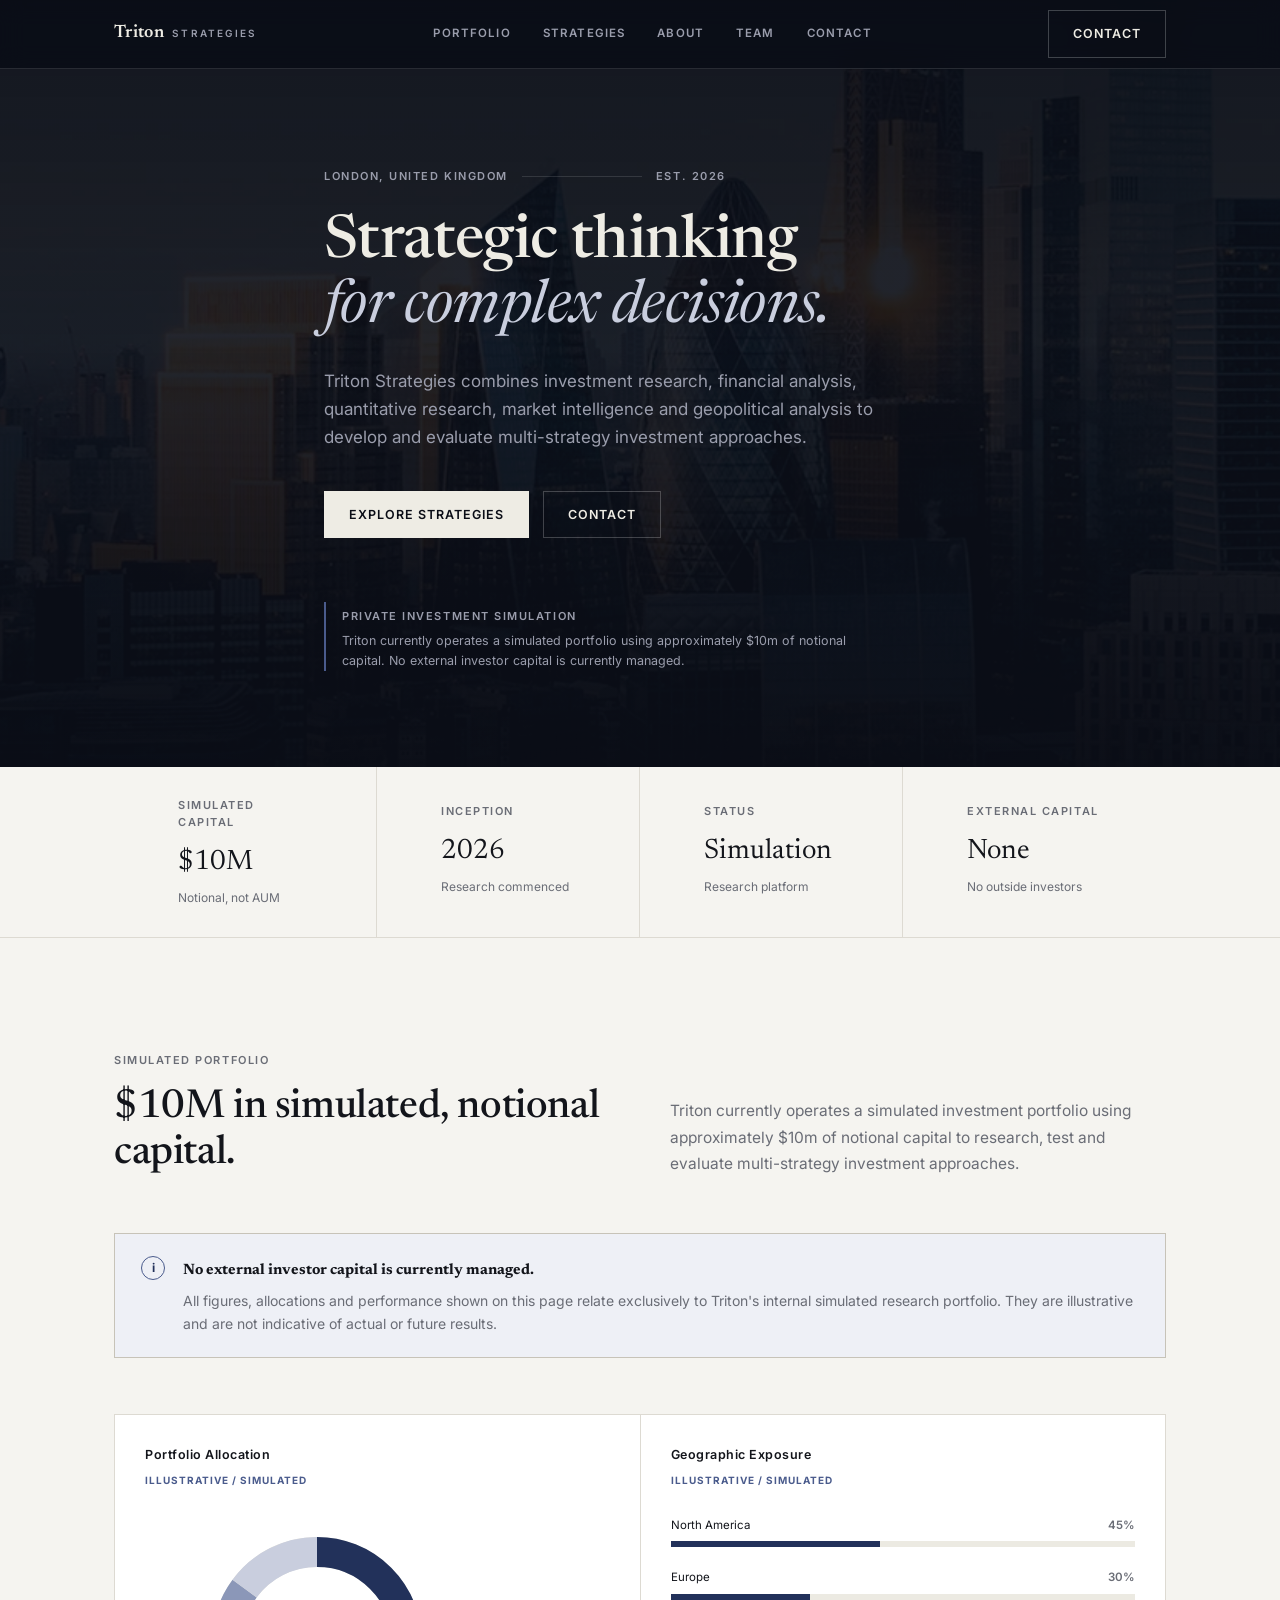
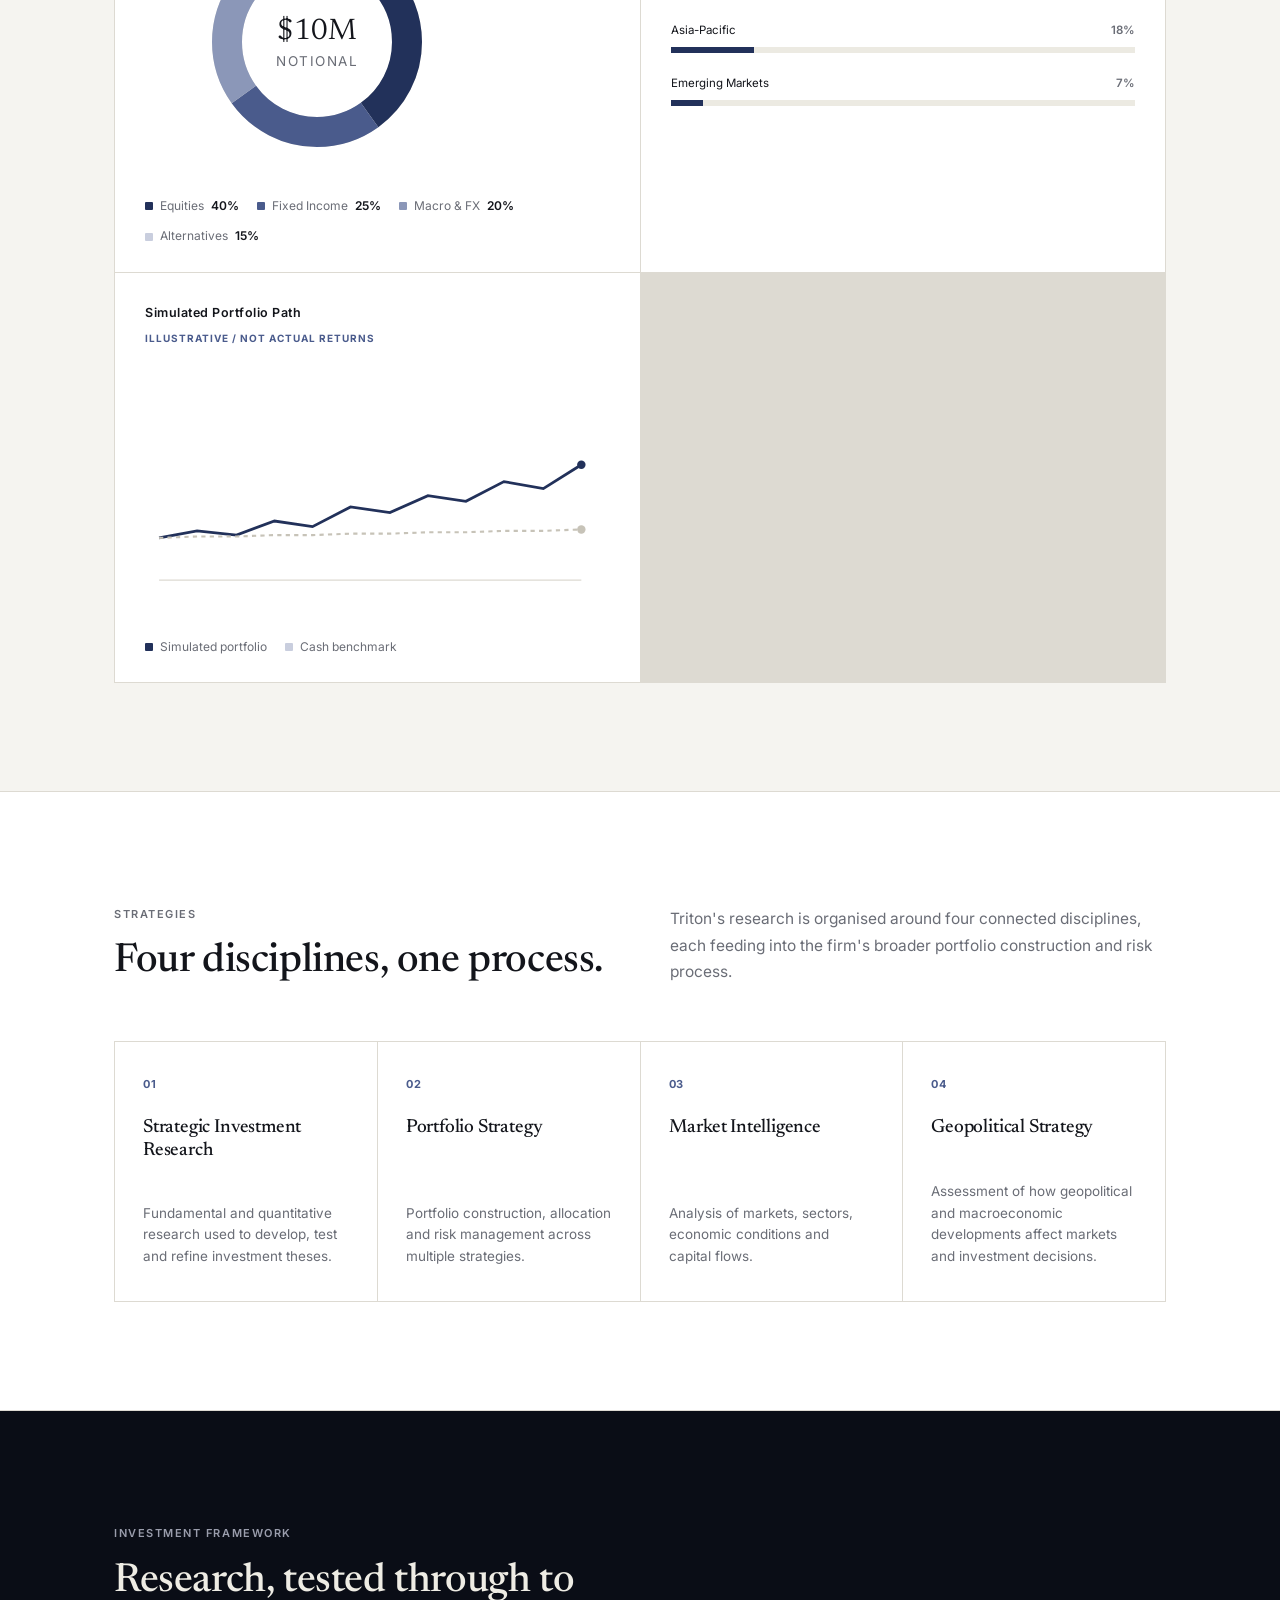
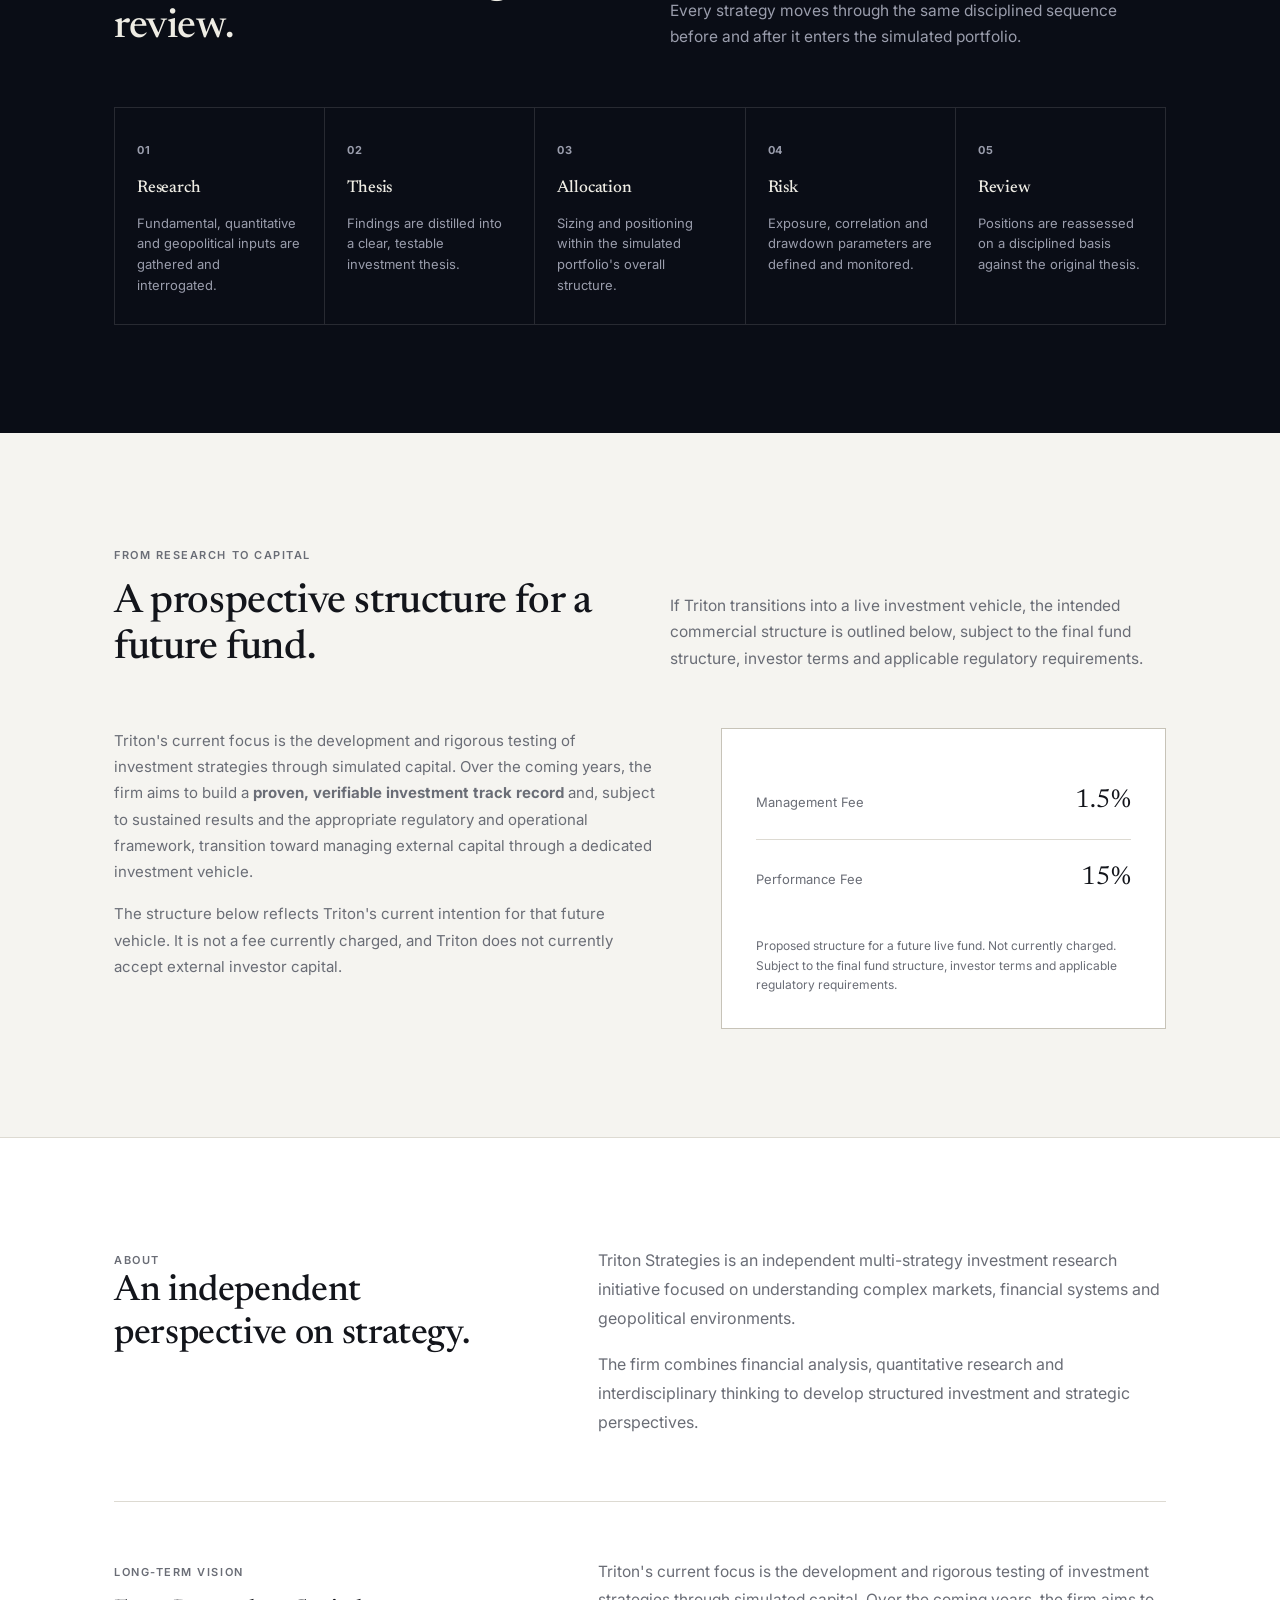
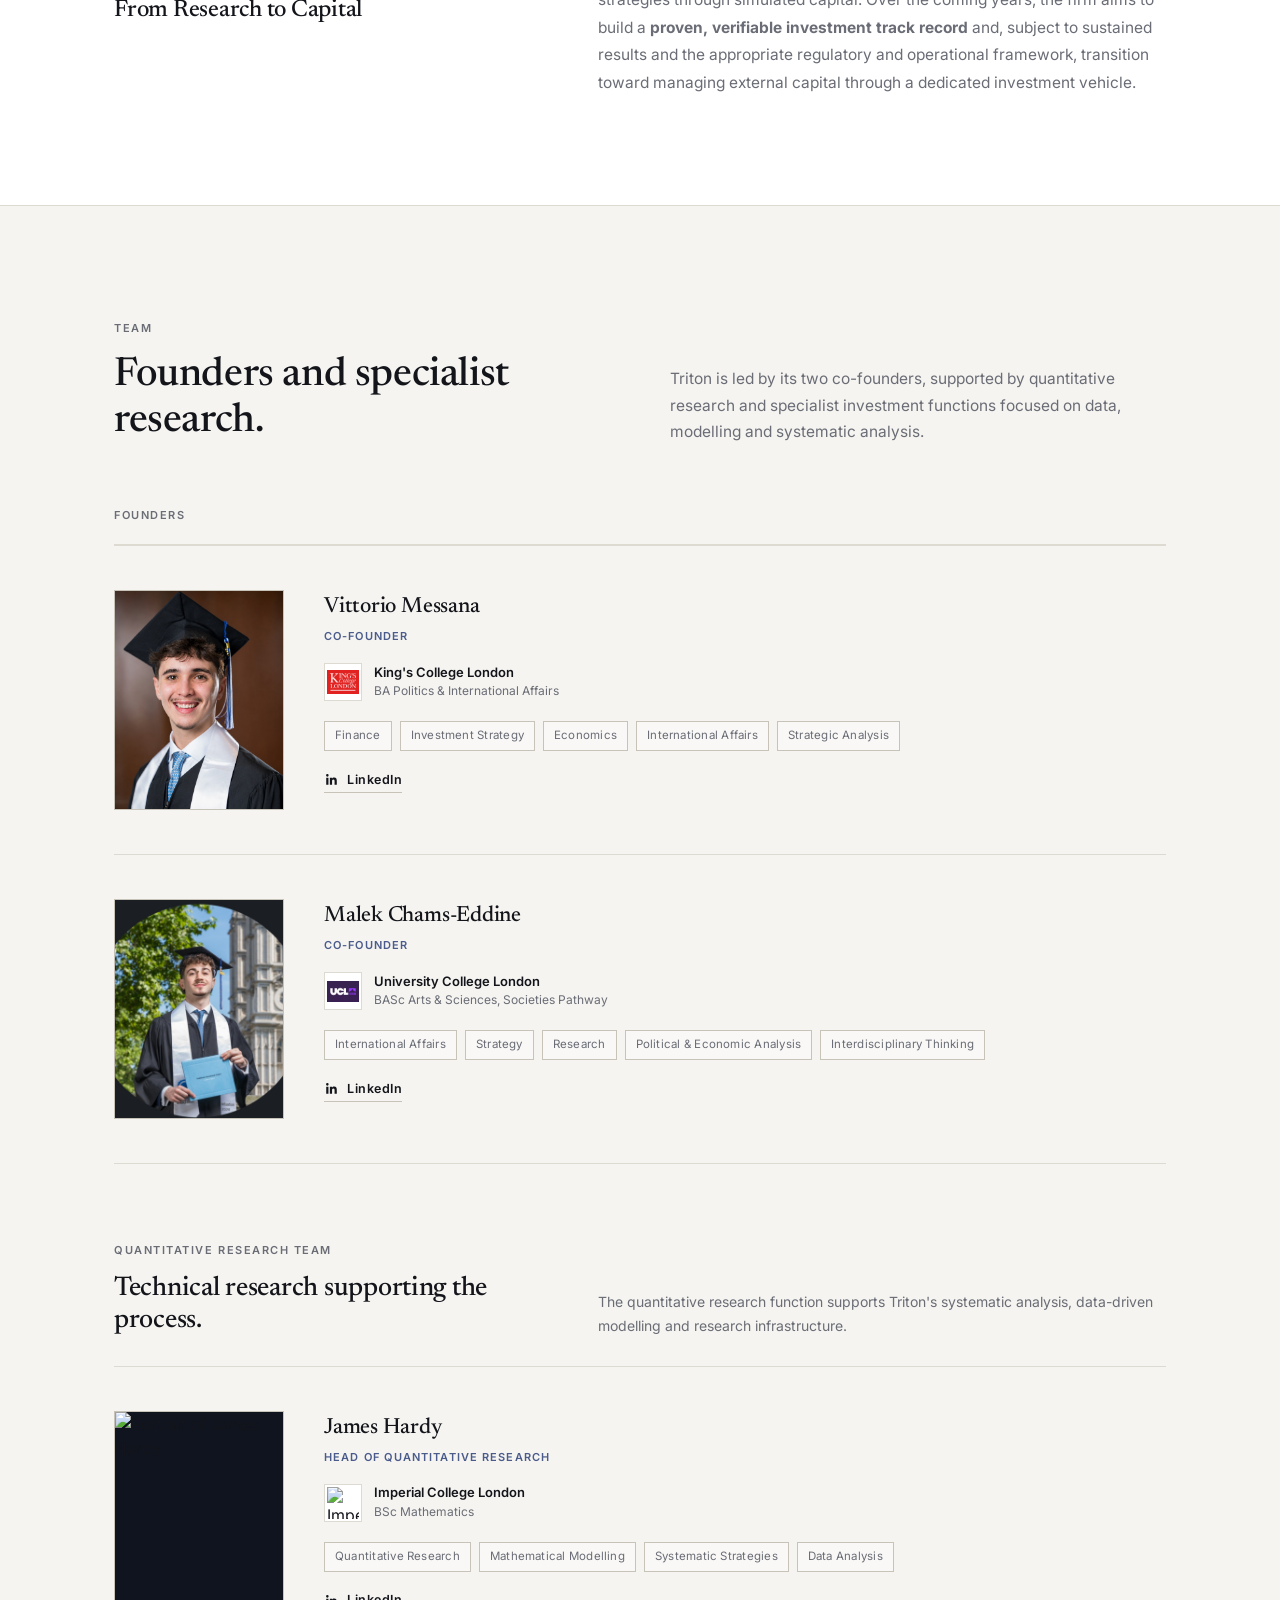
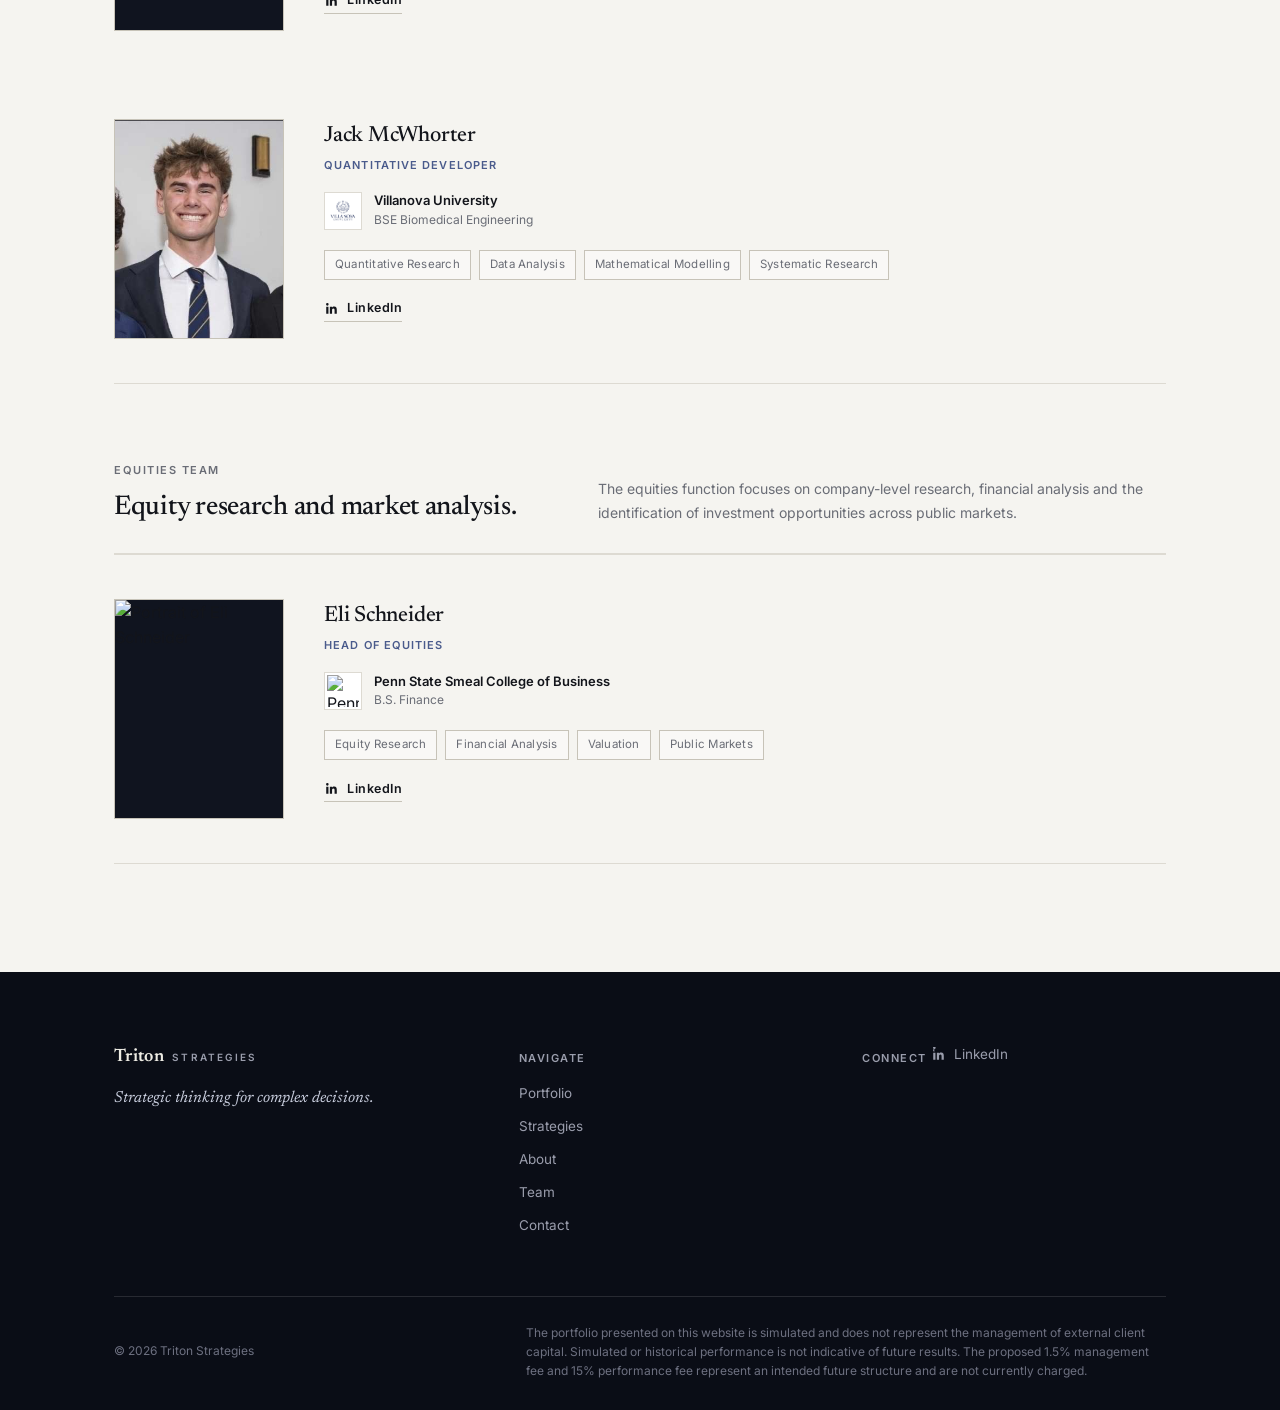
==== commit 82716e9c: "Update index.html" ====
--- a/index.html
+++ b/index.html
@@ -13,12 +13,10 @@
 
   <meta name="theme-color" content="#111318">
 
-  <!-- FAVICON -->
   <link rel="icon" type="image/svg+xml" href="favicon.svg">
   <link rel="shortcut icon" href="favicon.svg">
   <link rel="apple-touch-icon" href="favicon.svg">
 
-  <!-- FONTS -->
   <link rel="preconnect" href="https://fonts.googleapis.com">
   <link rel="preconnect" href="https://fonts.gstatic.com" crossorigin>
 
@@ -27,30 +25,1538 @@
     rel="stylesheet"
   >
 
-  <!-- STYLES -->
   <link rel="stylesheet" href="styles.css">
 </head>
 
 <body>
 
-  <!-- =========================================================
-       HEADER
-  ========================================================== -->
-
-  <header class="site-header">
-
-    <div class="wrap header-wrap">
-
-      <a
-        href="index.html"
-        class="brand"
-        aria-label="Triton Strategies home"
+<header class="site-header">
+
+  <div class="wrap header-wrap">
+
+    <a href="index.html" class="brand" aria-label="Triton Strategies home">
+      <span class="b1">Triton</span>
+      <span class="b2">Strategies</span>
+    </a>
+
+    <nav class="main-nav" aria-label="Main navigation">
+      <a href="#portfolio">Portfolio</a>
+      <a href="#strategies">Strategies</a>
+      <a href="#about">About</a>
+      <a href="#team">Team</a>
+      <a href="contact.html">Contact</a>
+    </nav>
+
+    <div class="header-cta">
+
+      <a href="contact.html" class="btn btn-outline-dark">
+        Contact
+      </a>
+
+      <button
+        class="nav-toggle"
+        id="navToggle"
+        type="button"
+        aria-label="Open navigation"
+        aria-expanded="false"
+        aria-controls="mobileNav"
       >
-        <span class="b1">Triton</span>
-        <span class="b2">Strategies</span>
+        <span></span>
+      </button>
+
+    </div>
+
+  </div>
+
+  <nav class="mobile-nav" id="mobileNav" aria-label="Mobile navigation">
+
+    <a href="#portfolio">Portfolio</a>
+    <a href="#strategies">Strategies</a>
+    <a href="#about">About</a>
+    <a href="#team">Team</a>
+    <a href="contact.html">Contact</a>
+
+    <a href="contact.html" class="btn btn-primary mobile-contact">
+      Contact
+    </a>
+
+  </nav>
+
+</header>
+
+
+<main>
+
+<!-- =========================================================
+     HERO
+========================================================== -->
+
+<section class="hero">
+
+  <div class="hero-bg" aria-hidden="true"></div>
+
+  <div class="wrap hero-inner">
+
+    <div class="eyebrow-row">
+
+      <span class="eyebrow on-dark">
+        London, United Kingdom
+      </span>
+
+      <span class="rule"></span>
+
+      <span class="eyebrow on-dark">
+        Est. 2026
+      </span>
+
+    </div>
+
+    <h1>
+      Strategic thinking
+      <span class="accent-line">
+        for complex decisions.
+      </span>
+    </h1>
+
+    <p class="lede">
+      Triton Strategies combines investment research,
+      financial analysis, quantitative research,
+      market intelligence and geopolitical analysis
+      to develop and evaluate multi-strategy investment approaches.
+    </p>
+
+    <div class="cta-row">
+
+      <a href="#strategies" class="btn btn-primary">
+        Explore Strategies
       </a>
 
-      <nav class="main-nav" aria-label="Main navigation">
+      <a href="contact.html" class="btn btn-outline-dark">
+        Contact
+      </a>
+
+    </div>
+
+    <div class="disclosure">
+
+      <div>
+
+        <span class="eyebrow on-dark">
+          Private investment simulation
+        </span>
+
+        <p>
+          Triton currently operates a simulated portfolio
+          using approximately $10m of notional capital.
+          No external investor capital is currently managed.
+        </p>
+
+      </div>
+
+    </div>
+
+  </div>
+
+</section>
+
+
+<!-- =========================================================
+     STAT LEDGER
+========================================================== -->
+
+<section class="ledger">
+
+  <div class="wrap">
+
+    <div class="ledger-grid">
+
+      <div class="ledger-item">
+
+        <span class="eyebrow">
+          Simulated Capital
+        </span>
+
+        <div class="value">$10M</div>
+
+        <div class="note">
+          Notional, not AUM
+        </div>
+
+      </div>
+
+      <div class="ledger-item">
+
+        <span class="eyebrow">
+          Inception
+        </span>
+
+        <div class="value">2026</div>
+
+        <div class="note">
+          Research commenced
+        </div>
+
+      </div>
+
+      <div class="ledger-item">
+
+        <span class="eyebrow">
+          Status
+        </span>
+
+        <div class="value">Simulation</div>
+
+        <div class="note">
+          Research platform
+        </div>
+
+      </div>
+
+      <div class="ledger-item">
+
+        <span class="eyebrow">
+          External Capital
+        </span>
+
+        <div class="value">None</div>
+
+        <div class="note">
+          No outside investors
+        </div>
+
+      </div>
+
+    </div>
+
+  </div>
+
+</section>
+
+
+<!-- =========================================================
+     SIMULATED PORTFOLIO
+========================================================== -->
+
+<section class="section" id="portfolio">
+
+  <div class="wrap">
+
+    <div class="section-head">
+
+      <div>
+
+        <span class="eyebrow">
+          Simulated Portfolio
+        </span>
+
+        <h2>
+          $10M in simulated,
+          notional capital.
+        </h2>
+
+      </div>
+
+      <p class="desc">
+        Triton currently operates a simulated investment
+        portfolio using approximately $10m of notional capital
+        to research, test and evaluate multi-strategy investment approaches.
+      </p>
+
+    </div>
+
+
+    <div class="portfolio-note">
+
+      <div class="note-mark">
+        i
+      </div>
+
+      <div>
+
+        <strong>
+          No external investor capital is currently managed.
+        </strong>
+
+        <p>
+          All figures, allocations and performance shown on this page
+          relate exclusively to Triton's internal simulated research
+          portfolio. They are illustrative and are not indicative
+          of actual or future results.
+        </p>
+
+      </div>
+
+    </div>
+
+
+    <div class="chart-grid">
+
+
+      <!-- PORTFOLIO ALLOCATION -->
+
+      <div class="chart-card">
+
+        <div class="chart-title">
+          Portfolio Allocation
+        </div>
+
+        <span class="chart-flag">
+          Illustrative / Simulated
+        </span>
+
+        <div class="allocation-layout">
+
+          <svg
+            class="donut-chart"
+            viewBox="0 0 240 180"
+            role="img"
+            aria-label="Illustrative portfolio allocation"
+          >
+
+            <g transform="translate(80,90)">
+
+              <circle
+                r="60"
+                fill="none"
+                stroke="#e6e4dc"
+                stroke-width="20"
+              />
+
+              <circle
+                r="60"
+                fill="none"
+                stroke="#22315a"
+                stroke-width="20"
+                stroke-dasharray="150.8 226.2"
+                stroke-dashoffset="0"
+                transform="rotate(-90)"
+              />
+
+              <circle
+                r="60"
+                fill="none"
+                stroke="#4a5b8c"
+                stroke-width="20"
+                stroke-dasharray="94.2 282.8"
+                stroke-dashoffset="-150.8"
+                transform="rotate(-90)"
+              />
+
+              <circle
+                r="60"
+                fill="none"
+                stroke="#8b97b8"
+                stroke-width="20"
+                stroke-dasharray="75.4 301.6"
+                stroke-dashoffset="-245"
+                transform="rotate(-90)"
+              />
+
+              <circle
+                r="60"
+                fill="none"
+                stroke="#c9cede"
+                stroke-width="20"
+                stroke-dasharray="56.5 320.5"
+                stroke-dashoffset="-320.4"
+                transform="rotate(-90)"
+              />
+
+              <text
+                x="0"
+                y="-2"
+                text-anchor="middle"
+                font-family="Newsreader, serif"
+                font-size="20"
+                fill="#13151b"
+              >
+                $10M
+              </text>
+
+              <text
+                x="0"
+                y="16"
+                text-anchor="middle"
+                font-family="Inter, sans-serif"
+                font-size="9"
+                letter-spacing="1"
+                fill="#6a6d76"
+              >
+                NOTIONAL
+              </text>
+
+            </g>
+
+          </svg>
+
+
+          <div class="legend">
+
+            <span class="legend-item">
+              <span class="legend-dot dot-1"></span>
+              Equities <strong>40%</strong>
+            </span>
+
+            <span class="legend-item">
+              <span class="legend-dot dot-2"></span>
+              Fixed Income <strong>25%</strong>
+            </span>
+
+            <span class="legend-item">
+              <span class="legend-dot dot-3"></span>
+              Macro &amp; FX <strong>20%</strong>
+            </span>
+
+            <span class="legend-item">
+              <span class="legend-dot dot-4"></span>
+              Alternatives <strong>15%</strong>
+            </span>
+
+          </div>
+
+        </div>
+
+      </div>
+
+
+      <!-- GEOGRAPHIC EXPOSURE -->
+
+      <div class="chart-card">
+
+        <div class="chart-title">
+          Geographic Exposure
+        </div>
+
+        <span class="chart-flag">
+          Illustrative / Simulated
+        </span>
+
+        <div class="bar-chart">
+
+          <div class="bar-row">
+
+            <div class="bar-label">
+              <span>North America</span>
+              <strong>45%</strong>
+            </div>
+
+            <div class="bar-track">
+              <div class="bar-fill bar-45"></div>
+            </div>
+
+          </div>
+
+          <div class="bar-row">
+
+            <div class="bar-label">
+              <span>Europe</span>
+              <strong>30%</strong>
+            </div>
+
+            <div class="bar-track">
+              <div class="bar-fill bar-30"></div>
+            </div>
+
+          </div>
+
+          <div class="bar-row">
+
+            <div class="bar-label">
+              <span>Asia-Pacific</span>
+              <strong>18%</strong>
+            </div>
+
+            <div class="bar-track">
+              <div class="bar-fill bar-18"></div>
+            </div>
+
+          </div>
+
+          <div class="bar-row">
+
+            <div class="bar-label">
+              <span>Emerging Markets</span>
+              <strong>7%</strong>
+            </div>
+
+            <div class="bar-track">
+              <div class="bar-fill bar-7"></div>
+            </div>
+
+          </div>
+
+        </div>
+
+      </div>
+
+
+      <!-- SIMULATED PERFORMANCE -->
+
+      <div class="chart-card">
+
+        <div class="chart-title">
+          Simulated Portfolio Path
+        </div>
+
+        <span class="chart-flag">
+          Illustrative / Not Actual Returns
+        </span>
+
+        <svg
+          class="performance-chart"
+          viewBox="-10 0 330 175"
+          role="img"
+          aria-label="Illustrative simulated portfolio path compared with a cash benchmark"
+        >
+
+          <line
+            x1="0"
+            y1="150"
+            x2="300"
+            y2="150"
+            stroke="#dddad2"
+            stroke-width="1"
+          />
+
+          <path
+            d="M0,120 L27,115 L55,118 L82,108 L109,112 L136,98 L164,102 L191,90 L218,94 L245,80 L273,85 L300,68"
+            fill="none"
+            stroke="#22315a"
+            stroke-width="2"
+          />
+
+          <path
+            d="M0,120 L27,119 L55,119 L82,118 L109,118 L136,117 L164,117 L191,116 L218,116 L245,115 L273,115 L300,114"
+            fill="none"
+            stroke="#c7c3b8"
+            stroke-width="1.5"
+            stroke-dasharray="3 3"
+          />
+
+          <circle
+            cx="300"
+            cy="68"
+            r="3"
+            fill="#22315a"
+          />
+
+          <circle
+            cx="300"
+            cy="114"
+            r="3"
+            fill="#c7c3b8"
+          />
+
+        </svg>
+
+        <div class="legend">
+
+          <span class="legend-item">
+            <span class="legend-dot dot-1"></span>
+            Simulated portfolio
+          </span>
+
+          <span class="legend-item">
+            <span class="legend-dot dot-4"></span>
+            Cash benchmark
+          </span>
+
+        </div>
+
+      </div>
+
+    </div>
+
+  </div>
+
+</section>
+
+
+<!-- =========================================================
+     STRATEGIES
+========================================================== -->
+
+<section class="section section-tint" id="strategies">
+
+  <div class="wrap">
+
+    <div class="section-head">
+
+      <div>
+
+        <span class="eyebrow">
+          Strategies
+        </span>
+
+        <h2>
+          Four disciplines,
+          one process.
+        </h2>
+
+      </div>
+
+      <p class="desc">
+        Triton's research is organised around four connected
+        disciplines, each feeding into the firm's broader
+        portfolio construction and risk process.
+      </p>
+
+    </div>
+
+
+    <div class="strategy-grid">
+
+      <div class="strategy-card">
+
+        <span class="idx">01</span>
+
+        <h3>
+          Strategic Investment Research
+        </h3>
+
+        <p>
+          Fundamental and quantitative research used to develop,
+          test and refine investment theses.
+        </p>
+
+      </div>
+
+
+      <div class="strategy-card">
+
+        <span class="idx">02</span>
+
+        <h3>
+          Portfolio Strategy
+        </h3>
+
+        <p>
+          Portfolio construction, allocation and risk management
+          across multiple strategies.
+        </p>
+
+      </div>
+
+
+      <div class="strategy-card">
+
+        <span class="idx">03</span>
+
+        <h3>
+          Market Intelligence
+        </h3>
+
+        <p>
+          Analysis of markets, sectors, economic conditions
+          and capital flows.
+        </p>
+
+      </div>
+
+
+      <div class="strategy-card">
+
+        <span class="idx">04</span>
+
+        <h3>
+          Geopolitical Strategy
+        </h3>
+
+        <p>
+          Assessment of how geopolitical and macroeconomic
+          developments affect markets and investment decisions.
+        </p>
+
+      </div>
+
+    </div>
+
+  </div>
+
+</section>
+
+
+<!-- =========================================================
+     INVESTMENT FRAMEWORK
+========================================================== -->
+
+<section class="section section-dark">
+
+  <div class="wrap">
+
+    <div class="section-head">
+
+      <div>
+
+        <span class="eyebrow on-dark">
+          Investment Framework
+        </span>
+
+        <h2>
+          Research, tested through to review.
+        </h2>
+
+      </div>
+
+      <p class="desc">
+        Every strategy moves through the same disciplined
+        sequence before and after it enters the simulated portfolio.
+      </p>
+
+    </div>
+
+
+    <div class="framework-grid">
+
+      <div class="framework-item">
+
+        <span class="idx">01</span>
+
+        <h4>Research</h4>
+
+        <p>
+          Fundamental, quantitative and geopolitical inputs
+          are gathered and interrogated.
+        </p>
+
+      </div>
+
+
+      <div class="framework-item">
+
+        <span class="idx">02</span>
+
+        <h4>Thesis</h4>
+
+        <p>
+          Findings are distilled into a clear,
+          testable investment thesis.
+        </p>
+
+      </div>
+
+
+      <div class="framework-item">
+
+        <span class="idx">03</span>
+
+        <h4>Allocation</h4>
+
+        <p>
+          Sizing and positioning within the simulated
+          portfolio's overall structure.
+        </p>
+
+      </div>
+
+
+      <div class="framework-item">
+
+        <span class="idx">04</span>
+
+        <h4>Risk</h4>
+
+        <p>
+          Exposure, correlation and drawdown parameters
+          are defined and monitored.
+        </p>
+
+      </div>
+
+
+      <div class="framework-item">
+
+        <span class="idx">05</span>
+
+        <h4>Review</h4>
+
+        <p>
+          Positions are reassessed on a disciplined basis
+          against the original thesis.
+        </p>
+
+      </div>
+
+    </div>
+
+  </div>
+
+</section>
+
+
+<!-- =========================================================
+     FUTURE FUND MODEL
+========================================================== -->
+
+<section class="section">
+
+  <div class="wrap">
+
+    <div class="section-head">
+
+      <div>
+
+        <span class="eyebrow">
+          From Research to Capital
+        </span>
+
+        <h2>
+          A prospective structure
+          for a future fund.
+        </h2>
+
+      </div>
+
+      <p class="desc">
+        If Triton transitions into a live investment vehicle,
+        the intended commercial structure is outlined below,
+        subject to the final fund structure, investor terms
+        and applicable regulatory requirements.
+      </p>
+
+    </div>
+
+
+    <div class="fund-model">
+
+      <div class="copy">
+
+        <p>
+          Triton's current focus is the development and rigorous
+          testing of investment strategies through simulated capital.
+          Over the coming years, the firm aims to build a
+          <strong>proven, verifiable investment track record</strong>
+          and, subject to sustained results and the appropriate
+          regulatory and operational framework, transition toward
+          managing external capital through a dedicated investment vehicle.
+        </p>
+
+        <p>
+          The structure below reflects Triton's current intention
+          for that future vehicle. It is not a fee currently charged,
+          and Triton does not currently accept external investor capital.
+        </p>
+
+      </div>
+
+
+      <div class="fee-panel">
+
+        <div class="fee-row">
+
+          <span class="label">
+            Management Fee
+          </span>
+
+          <span class="value">
+            1.5%
+          </span>
+
+        </div>
+
+
+        <div class="fee-row">
+
+          <span class="label">
+            Performance Fee
+          </span>
+
+          <span class="value">
+            15%
+          </span>
+
+        </div>
+
+
+        <p class="fee-caption">
+          Proposed structure for a future live fund.
+          Not currently charged. Subject to the final fund
+          structure, investor terms and applicable regulatory requirements.
+        </p>
+
+      </div>
+
+    </div>
+
+  </div>
+
+</section>
+
+
+<!-- =========================================================
+     ABOUT
+========================================================== -->
+
+<section class="section section-tint" id="about">
+
+  <div class="wrap">
+
+    <div class="about-grid">
+
+      <div>
+
+        <span class="eyebrow">
+          About
+        </span>
+
+        <h2>
+          An independent
+          perspective on strategy.
+        </h2>
+
+      </div>
+
+
+      <div class="about-copy">
+
+        <p>
+          Triton Strategies is an independent multi-strategy
+          investment research initiative focused on understanding
+          complex markets, financial systems and geopolitical environments.
+        </p>
+
+        <p>
+          The firm combines financial analysis, quantitative research
+          and interdisciplinary thinking to develop structured
+          investment and strategic perspectives.
+        </p>
+
+      </div>
+
+    </div>
+
+
+    <div class="vision-block">
+
+      <div>
+
+        <span class="eyebrow">
+          Long-Term Vision
+        </span>
+
+        <h3>
+          From Research to Capital
+        </h3>
+
+      </div>
+
+      <p>
+        Triton's current focus is the development and rigorous
+        testing of investment strategies through simulated capital.
+        Over the coming years, the firm aims to build a
+        <strong>proven, verifiable investment track record</strong>
+        and, subject to sustained results and the appropriate
+        regulatory and operational framework, transition toward
+        managing external capital through a dedicated investment vehicle.
+      </p>
+
+    </div>
+
+  </div>
+
+</section>
+
+
+<!-- =========================================================
+     TEAM
+========================================================== -->
+
+<section class="section" id="team">
+
+  <div class="wrap">
+
+    <div class="section-head">
+
+      <div>
+
+        <span class="eyebrow">
+          Team
+        </span>
+
+        <h2>
+          Founders and
+          specialist research.
+        </h2>
+
+      </div>
+
+      <p class="desc">
+        Triton is led by its two co-founders, supported by
+        quantitative research and specialist investment functions
+        focused on data, modelling and systematic analysis.
+      </p>
+
+    </div>
+
+
+    <!-- =====================================================
+         FOUNDERS
+    ====================================================== -->
+
+    <div class="team-label">
+
+      <span class="eyebrow">
+        Founders
+      </span>
+
+    </div>
+
+
+    <div class="team-list">
+
+
+      <!-- VITTORIO -->
+
+      <div class="team-member">
+
+        <div class="team-photo">
+
+          <img
+            src="vittorio.jpg"
+            alt="Portrait of Vittorio Messana"
+            loading="lazy"
+          >
+
+        </div>
+
+
+        <div class="team-info">
+
+          <h3>
+            Vittorio Messana
+          </h3>
+
+          <span class="role">
+            Co-Founder
+          </span>
+
+
+          <div class="education">
+
+            <img
+              src="kcl-logo.png"
+              alt="King's College London logo"
+              loading="lazy"
+            >
+
+            <div>
+
+              <strong>
+                King's College London
+              </strong>
+
+              <span>
+                BA Politics &amp; International Affairs
+              </span>
+
+            </div>
+
+          </div>
+
+
+          <div class="focus-tags">
+
+            <span class="focus-tag">Finance</span>
+            <span class="focus-tag">Investment Strategy</span>
+            <span class="focus-tag">Economics</span>
+            <span class="focus-tag">International Affairs</span>
+            <span class="focus-tag">Strategic Analysis</span>
+
+          </div>
+
+
+          <a
+            class="linkedin-link"
+            href="https://www.linkedin.com/in/vittorio-messana-725b35342/"
+            target="_blank"
+            rel="noopener noreferrer"
+            aria-label="Vittorio Messana on LinkedIn"
+          >
+
+            <svg viewBox="0 0 24 24" fill="currentColor" aria-hidden="true">
+              <path d="M20.45 20.45h-3.55v-5.57c0-1.33-.02-3.03-1.85-3.03-1.85 0-2.14 1.45-2.14 2.94v5.66H9.36V9h3.41v1.56h.05c.48-.9 1.64-1.85 3.38-1.85 3.6 0 4.27 2.37 4.27 5.46v6.28zM5.34 7.43a2.06 2.06 0 1 1 0-4.12 2.06 2.06 0 0 1 0 4.12zM7.12 20.45H3.56V9h3.56v11.45z"/>
+            </svg>
+
+            LinkedIn
+
+          </a>
+
+        </div>
+
+      </div>
+
+
+      <!-- MALEK -->
+
+      <div class="team-member">
+
+        <div class="team-photo">
+
+          <img
+            src="malek.jpg"
+            alt="Portrait of Malek Chams-Eddine"
+            loading="lazy"
+          >
+
+        </div>
+
+
+        <div class="team-info">
+
+          <h3>
+            Malek Chams-Eddine
+          </h3>
+
+          <span class="role">
+            Co-Founder
+          </span>
+
+
+          <div class="education">
+
+            <img
+              src="ucl-logo.png"
+              alt="University College London logo"
+              loading="lazy"
+            >
+
+            <div>
+
+              <strong>
+                University College London
+              </strong>
+
+              <span>
+                BASc Arts &amp; Sciences, Societies Pathway
+              </span>
+
+            </div>
+
+          </div>
+
+
+          <div class="focus-tags">
+
+            <span class="focus-tag">International Affairs</span>
+            <span class="focus-tag">Strategy</span>
+            <span class="focus-tag">Research</span>
+            <span class="focus-tag">Political &amp; Economic Analysis</span>
+            <span class="focus-tag">Interdisciplinary Thinking</span>
+
+          </div>
+
+
+          <a
+            class="linkedin-link"
+            href="https://www.linkedin.com/in/malek-chams-eddine-b6868039a/"
+            target="_blank"
+            rel="noopener noreferrer"
+            aria-label="Malek Chams-Eddine on LinkedIn"
+          >
+
+            <svg viewBox="0 0 24 24" fill="currentColor" aria-hidden="true">
+              <path d="M20.45 20.45h-3.55v-5.57c0-1.33-.02-3.03-1.85-3.03-1.85 0-2.14 1.45-2.14 2.94v5.66H9.36V9h3.41v1.56h.05c.48-.9 1.64-1.85 3.38-1.85 3.6 0 4.27 2.37 4.27 5.46v6.28zM5.34 7.43a2.06 2.06 0 1 1 0-4.12 2.06 2.06 0 0 1 0 4.12zM7.12 20.45H3.56V9h3.56v11.45z"/>
+            </svg>
+
+            LinkedIn
+
+          </a>
+
+        </div>
+
+      </div>
+
+    </div>
+
+
+    <!-- =====================================================
+         QUANTITATIVE RESEARCH
+    ====================================================== -->
+
+    <div class="team-subsection">
+
+      <div class="team-subsection-head">
+
+        <div>
+
+          <span class="eyebrow">
+            Quantitative Research Team
+          </span>
+
+          <h3>
+            Technical research
+            supporting the process.
+          </h3>
+
+        </div>
+
+        <p class="team-subsection-desc">
+          The quantitative research function supports Triton's
+          systematic analysis, data-driven modelling and research infrastructure.
+        </p>
+
+      </div>
+
+
+      <div class="team-list quantitative-list">
+
+
+        <!-- JAMES -->
+
+        <div class="team-member">
+
+          <div class="team-photo">
+
+            <img
+              src="James.jpg"
+              alt="Portrait of James Hardy"
+              loading="lazy"
+            >
+
+          </div>
+
+
+          <div class="team-info">
+
+            <h3>
+              James Hardy
+            </h3>
+
+            <span class="role">
+              Head of Quantitative Research
+            </span>
+
+
+            <div class="education">
+
+              <img
+                src="imperial.jpg"
+                alt="Imperial College London logo"
+                loading="lazy"
+              >
+
+              <div>
+
+                <strong>
+                  Imperial College London
+                </strong>
+
+                <span>
+                  BSc Mathematics
+                </span>
+
+              </div>
+
+            </div>
+
+
+            <div class="focus-tags">
+
+              <span class="focus-tag">
+                Quantitative Research
+              </span>
+
+              <span class="focus-tag">
+                Mathematical Modelling
+              </span>
+
+              <span class="focus-tag">
+                Systematic Strategies
+              </span>
+
+              <span class="focus-tag">
+                Data Analysis
+              </span>
+
+            </div>
+
+
+            <a
+              class="linkedin-link"
+              href="https://www.linkedin.com/in/james-hardy-332b65197/"
+              target="_blank"
+              rel="noopener noreferrer"
+              aria-label="James Hardy on LinkedIn"
+            >
+
+              <svg viewBox="0 0 24 24" fill="currentColor" aria-hidden="true">
+                <path d="M20.45 20.45h-3.55v-5.57c0-1.33-.02-3.03-1.85-3.03-1.85 0-2.14 1.45-2.14 2.94v5.66H9.36V9h3.41v1.56h.05c.48-.9 1.64-1.85 3.38-1.85 3.6 0 4.27 2.37 4.27 5.46v6.28zM5.34 7.43a2.06 2.06 0 1 1 0-4.12 2.06 2.06 0 0 1 0 4.12zM7.12 20.45H3.56V9h3.56v11.45z"/>
+              </svg>
+
+              LinkedIn
+
+            </a>
+
+          </div>
+
+        </div>
+
+
+        <!-- JACK -->
+
+        <div class="team-member">
+
+          <div class="team-photo">
+
+            <img
+              src="Jack.jpg"
+              alt="Portrait of Jack McWhorter"
+              loading="lazy"
+            >
+
+          </div>
+
+
+          <div class="team-info">
+
+            <h3>
+              Jack McWhorter
+            </h3>
+
+            <span class="role">
+              Quantitative Developer
+            </span>
+
+
+            <div class="education">
+
+              <img
+                src="villanova.jpg"
+                alt="Villanova University logo"
+                loading="lazy"
+              >
+
+              <div>
+
+                <strong>
+                  Villanova University
+                </strong>
+
+                <span>
+                  BSE Biomedical Engineering
+                </span>
+
+              </div>
+
+            </div>
+
+
+            <div class="focus-tags">
+
+              <span class="focus-tag">
+                Quantitative Research
+              </span>
+
+              <span class="focus-tag">
+                Data Analysis
+              </span>
+
+              <span class="focus-tag">
+                Mathematical Modelling
+              </span>
+
+              <span class="focus-tag">
+                Systematic Research
+              </span>
+
+            </div>
+
+
+            <a
+              class="linkedin-link"
+              href="https://www.linkedin.com/in/jack-mcwhorter-666155313/"
+              target="_blank"
+              rel="noopener noreferrer"
+              aria-label="Jack McWhorter on LinkedIn"
+            >
+
+              <svg viewBox="0 0 24 24" fill="currentColor" aria-hidden="true">
+                <path d="M20.45 20.45h-3.55v-5.57c0-1.33-.02-3.03-1.85-3.03-1.85 0-2.14 1.45-2.14 2.94v5.66H9.36V9h3.41v1.56h.05c.48-.9 1.64-1.85 3.38-1.85 3.6 0 4.27 2.37 4.27 5.46v6.28zM5.34 7.43a2.06 2.06 0 1 1 0-4.12 2.06 2.06 0 0 1 0 4.12zM7.12 20.45H3.56V9h3.56v11.45z"/>
+              </svg>
+
+              LinkedIn
+
+            </a>
+
+          </div>
+
+        </div>
+
+      </div>
+
+    </div>
+
+
+    <!-- =====================================================
+         EQUITIES
+    ====================================================== -->
+
+    <div class="team-subsection equities-section">
+
+      <div class="team-subsection-head">
+
+        <div>
+
+          <span class="eyebrow">
+            Equities Team
+          </span>
+
+          <h3>
+            Equity research
+            and market analysis.
+          </h3>
+
+        </div>
+
+        <p class="team-subsection-desc">
+          The equities function focuses on company-level research,
+          financial analysis and the identification of investment
+          opportunities across public markets.
+        </p>
+
+      </div>
+
+
+      <div class="team-list equities-list">
+
+
+        <!-- ELI -->
+
+        <div class="team-member">
+
+          <div class="team-photo">
+
+            <img
+              src="Eli.jpg"
+              alt="Portrait of Eli Schneider"
+              loading="lazy"
+            >
+
+          </div>
+
+
+          <div class="team-info">
+
+            <h3>
+              Eli Schneider
+            </h3>
+
+            <span class="role">
+              Head of Equities
+            </span>
+
+
+            <div class="education">
+
+              <img
+                src="Penn.jpg"
+                alt="Penn State Smeal College of Business logo"
+                loading="lazy"
+              >
+
+              <div>
+
+                <strong>
+                  Penn State Smeal College of Business
+                </strong>
+
+                <span>
+                  B.S. Finance
+                </span>
+
+              </div>
+
+            </div>
+
+
+            <div class="focus-tags">
+
+              <span class="focus-tag">
+                Equity Research
+              </span>
+
+              <span class="focus-tag">
+                Financial Analysis
+              </span>
+
+              <span class="focus-tag">
+                Valuation
+              </span>
+
+              <span class="focus-tag">
+                Public Markets
+              </span>
+
+            </div>
+
+
+            <a
+              class="linkedin-link"
+              href="https://www.linkedin.com/in/eli-schneider-51a037303/"
+              target="_blank"
+              rel="noopener noreferrer"
+              aria-label="Eli Schneider on LinkedIn"
+            >
+
+              <svg viewBox="0 0 24 24" fill="currentColor" aria-hidden="true">
+                <path d="M20.45 20.45h-3.55v-5.57c0-1.33-.02-3.03-1.85-3.03-1.85 0-2.14 1.45-2.14 2.94v5.66H9.36V9h3.41v1.56h.05c.48-.9 1.64-1.85 3.38-1.85 3.6 0 4.27 2.37 4.27 5.46v6.28zM5.34 7.43a2.06 2.06 0 1 1 0-4.12 2.06 2.06 0 0 1 0 4.12zM7.12 20.45H3.56V9h3.56v11.45z"/>
+              </svg>
+
+              LinkedIn
+
+            </a>
+
+          </div>
+
+        </div>
+
+      </div>
+
+    </div>
+
+  </div>
+
+</section>
+
+</main>
+
+
+<!-- =========================================================
+     FOOTER
+========================================================== -->
+
+<footer class="site-footer">
+
+  <div class="wrap">
+
+    <div class="footer-top">
+
+      <div class="footer-brand">
+
+        <a href="index.html" class="brand" aria-label="Triton Strategies home">
+
+          <span class="b1">
+            Triton
+          </span>
+
+          <span class="b2">
+            Strategies
+          </span>
+
+        </a>
+
+        <p>
+          Strategic thinking for complex decisions.
+        </p>
+
+      </div>
+
+
+      <div class="footer-col">
+
+        <span class="eyebrow on-dark">
+          Navigate
+        </span>
 
         <a href="#portfolio">Portfolio</a>
         <a href="#strategies">Strategies</a>
@@ -58,1633 +1564,58 @@
         <a href="#team">Team</a>
         <a href="contact.html">Contact</a>
 
-      </nav>
-
-      <div class="header-cta">
+      </div>
+
+
+      <div class="footer-col">
+
+        <span class="eyebrow on-dark">
+          Connect
+        </span>
 
         <a
-          href="contact.html"
-          class="btn btn-outline-dark"
+          class="footer-linkedin"
+          href="https://www.linkedin.com/company/triton-strategies"
+          target="_blank"
+          rel="noopener noreferrer"
+          aria-label="Triton Strategies on LinkedIn"
         >
-          Contact
+
+          <svg viewBox="0 0 24 24" fill="currentColor" aria-hidden="true">
+            <path d="M20.45 20.45h-3.55v-5.57c0-1.33-.02-3.03-1.85-3.03-1.85 0-2.14 1.45-2.14 2.94v5.66H9.36V9h3.41v1.56h.05c.48-.9 1.64-1.85 3.38-1.85 3.6 0 4.27 2.37 4.27 5.46v6.28zM5.34 7.43a2.06 2.06 0 1 1 0-4.12 2.06 2.06 0 0 1 0-4.12 2.06 2.06 0 0 1 0 4.12zM7.12 20.45H3.56V9h3.56v11.45z"/>
+          </svg>
+
+          LinkedIn
+
         </a>
 
-        <button
-          class="nav-toggle"
-          id="navToggle"
-          type="button"
-          aria-label="Open navigation"
-          aria-expanded="false"
-          aria-controls="mobileNav"
-        >
-          <span></span>
-        </button>
-
-      </div>
-
-    </div>
-
-    <nav
-      class="mobile-nav"
-      id="mobileNav"
-      aria-label="Mobile navigation"
-    >
-
-      <a href="#portfolio">Portfolio</a>
-      <a href="#strategies">Strategies</a>
-      <a href="#about">About</a>
-      <a href="#team">Team</a>
-      <a href="contact.html">Contact</a>
-
-      <a
-        href="contact.html"
-        class="btn btn-primary mobile-contact"
-      >
-        Contact
-      </a>
-
-    </nav>
-
-  </header>
-
-
-  <!-- =========================================================
-       HERO
-  ========================================================== -->
-
-  <main>
-
-    <section class="hero">
-
-      <div
-        class="hero-bg"
-        aria-hidden="true"
-      ></div>
-
-      <div class="wrap hero-inner">
-
-        <div class="eyebrow-row">
-
-          <span class="eyebrow on-dark">
-            London, United Kingdom
-          </span>
-
-          <span class="rule"></span>
-
-          <span class="eyebrow on-dark">
-            Est. 2026
-          </span>
-
-        </div>
-
-        <h1>
-          Strategic thinking
-          <span class="accent-line">
-            for complex decisions.
-          </span>
-        </h1>
-
-        <p class="lede">
-          Triton Strategies combines investment research,
-          financial analysis, quantitative research,
-          market intelligence and geopolitical analysis
-          to develop and evaluate multi-strategy investment approaches.
-        </p>
-
-        <div class="cta-row">
-
-          <a
-            href="#strategies"
-            class="btn btn-primary"
-          >
-            Explore Strategies
-          </a>
-
-          <a
-            href="contact.html"
-            class="btn btn-outline-dark"
-          >
-            Contact
-          </a>
-
-        </div>
-
-        <div class="disclosure">
-
-          <div>
-
-            <span class="eyebrow on-dark">
-              Private investment simulation
-            </span>
-
-            <p>
-              Triton currently operates a simulated portfolio
-              using approximately $10m of notional capital.
-              No external investor capital is currently managed.
-            </p>
-
-          </div>
-
-        </div>
-
-      </div>
-
-    </section>
-
-
-    <!-- =========================================================
-         STAT LEDGER
-    ========================================================== -->
-
-    <section class="ledger">
-
-      <div class="wrap">
-
-        <div class="ledger-grid">
-
-          <div class="ledger-item">
-
-            <span class="eyebrow">
-              Simulated Capital
-            </span>
-
-            <div class="value">
-              $10M
-            </div>
-
-            <div class="note">
-              Notional, not AUM
-            </div>
-
-          </div>
-
-
-          <div class="ledger-item">
-
-            <span class="eyebrow">
-              Inception
-            </span>
-
-            <div class="value">
-              2026
-            </div>
-
-            <div class="note">
-              Research commenced
-            </div>
-
-          </div>
-
-
-          <div class="ledger-item">
-
-            <span class="eyebrow">
-              Status
-            </span>
-
-            <div class="value">
-              Simulation
-            </div>
-
-            <div class="note">
-              Research platform
-            </div>
-
-          </div>
-
-
-          <div class="ledger-item">
-
-            <span class="eyebrow">
-              External Capital
-            </span>
-
-            <div class="value">
-              None
-            </div>
-
-            <div class="note">
-              No outside investors
-            </div>
-
-          </div>
-
-        </div>
-
-      </div>
-
-    </section>
-
-
-    <!-- =========================================================
-         SIMULATED PORTFOLIO
-    ========================================================== -->
-
-    <section
-      class="section"
-      id="portfolio"
-    >
-
-      <div class="wrap">
-
-        <div class="section-head">
-
-          <div>
-
-            <span class="eyebrow">
-              Simulated Portfolio
-            </span>
-
-            <h2>
-              $10M in simulated,
-              notional capital.
-            </h2>
-
-          </div>
-
-          <p class="desc">
-            Triton currently operates a simulated investment
-            portfolio using approximately $10m of notional capital
-            to research, test and evaluate multi-strategy investment approaches.
-          </p>
-
-        </div>
-
-
-        <div class="portfolio-note">
-
-          <div class="note-mark">
-            i
-          </div>
-
-          <div>
-
-            <strong>
-              No external investor capital is currently managed.
-            </strong>
-
-            <p>
-              All figures, allocations and performance shown on this page
-              relate exclusively to Triton's internal simulated research
-              portfolio. They are illustrative and are not indicative
-              of actual or future results.
-            </p>
-
-          </div>
-
-        </div>
-
-
-        <div class="chart-grid">
-
-
-          <!-- PORTFOLIO ALLOCATION -->
-
-          <div class="chart-card">
-
-            <div class="chart-title">
-              Portfolio Allocation
-            </div>
-
-            <span class="chart-flag">
-              Illustrative / Simulated
-            </span>
-
-            <div class="allocation-layout">
-
-              <svg
-                class="donut-chart"
-                viewBox="0 0 240 180"
-                role="img"
-                aria-label="Illustrative portfolio allocation"
-              >
-
-                <g transform="translate(80,90)">
-
-                  <circle
-                    r="60"
-                    fill="none"
-                    stroke="#e6e4dc"
-                    stroke-width="20"
-                  />
-
-                  <circle
-                    r="60"
-                    fill="none"
-                    stroke="#22315a"
-                    stroke-width="20"
-                    stroke-dasharray="150.8 226.2"
-                    stroke-dashoffset="0"
-                    transform="rotate(-90)"
-                  />
-
-                  <circle
-                    r="60"
-                    fill="none"
-                    stroke="#4a5b8c"
-                    stroke-width="20"
-                    stroke-dasharray="94.2 282.8"
-                    stroke-dashoffset="-150.8"
-                    transform="rotate(-90)"
-                  />
-
-                  <circle
-                    r="60"
-                    fill="none"
-                    stroke="#8b97b8"
-                    stroke-width="20"
-                    stroke-dasharray="75.4 301.6"
-                    stroke-dashoffset="-245"
-                    transform="rotate(-90)"
-                  />
-
-                  <circle
-                    r="60"
-                    fill="none"
-                    stroke="#c9cede"
-                    stroke-width="20"
-                    stroke-dasharray="56.5 320.5"
-                    stroke-dashoffset="-320.4"
-                    transform="rotate(-90)"
-                  />
-
-                  <text
-                    x="0"
-                    y="-2"
-                    text-anchor="middle"
-                    font-family="Newsreader, serif"
-                    font-size="20"
-                    fill="#13151b"
-                  >
-                    $10M
-                  </text>
-
-                  <text
-                    x="0"
-                    y="16"
-                    text-anchor="middle"
-                    font-family="Inter, sans-serif"
-                    font-size="9"
-                    letter-spacing="1"
-                    fill="#6a6d76"
-                  >
-                    NOTIONAL
-                  </text>
-
-                </g>
-
-              </svg>
-
-
-              <div class="legend">
-
-                <span class="legend-item">
-                  <span class="legend-dot dot-1"></span>
-                  Equities <strong>40%</strong>
-                </span>
-
-                <span class="legend-item">
-                  <span class="legend-dot dot-2"></span>
-                  Fixed Income <strong>25%</strong>
-                </span>
-
-                <span class="legend-item">
-                  <span class="legend-dot dot-3"></span>
-                  Macro &amp; FX <strong>20%</strong>
-                </span>
-
-                <span class="legend-item">
-                  <span class="legend-dot dot-4"></span>
-                  Alternatives <strong>15%</strong>
-                </span>
-
-              </div>
-
-            </div>
-
-          </div>
-
-
-          <!-- STRATEGY ALLOCATION -->
-
-          <div class="chart-card">
-
-            <div class="chart-title">
-              Strategy Allocation
-            </div>
-
-            <span class="chart-flag">
-              Illustrative / Simulated
-            </span>
-
-            <div class="bar-chart">
-
-              <div class="bar-row">
-
-                <div class="bar-label">
-                  <span>
-                    Strategic Investment Research
-                  </span>
-
-                  <strong>
-                    30%
-                  </strong>
-                </div>
-
-                <div class="bar-track">
-                  <div class="bar-fill bar-30"></div>
-                </div>
-
-              </div>
-
-
-              <div class="bar-row">
-
-                <div class="bar-label">
-
-                  <span>
-                    Portfolio Strategy
-                  </span>
-
-                  <strong>
-                    30%
-                  </strong>
-
-                </div>
-
-                <div class="bar-track">
-                  <div class="bar-fill bar-30"></div>
-                </div>
-
-              </div>
-
-
-              <div class="bar-row">
-
-                <div class="bar-label">
-
-                  <span>
-                    Market Intelligence
-                  </span>
-
-                  <strong>
-                    25%
-                  </strong>
-
-                </div>
-
-                <div class="bar-track">
-                  <div class="bar-fill bar-25"></div>
-                </div>
-
-              </div>
-
-
-              <div class="bar-row">
-
-                <div class="bar-label">
-
-                  <span>
-                    Geopolitical Strategy
-                  </span>
-
-                  <strong>
-                    15%
-                  </strong>
-
-                </div>
-
-                <div class="bar-track">
-                  <div class="bar-fill bar-15"></div>
-                </div>
-
-              </div>
-
-            </div>
-
-          </div>
-
-
-          <!-- GEOGRAPHIC EXPOSURE -->
-
-          <div class="chart-card">
-
-            <div class="chart-title">
-              Geographic Exposure
-            </div>
-
-            <span class="chart-flag">
-              Illustrative / Simulated
-            </span>
-
-            <div class="bar-chart">
-
-              <div class="bar-row">
-
-                <div class="bar-label">
-
-                  <span>
-                    North America
-                  </span>
-
-                  <strong>
-                    45%
-                  </strong>
-
-                </div>
-
-                <div class="bar-track">
-                  <div class="bar-fill bar-45"></div>
-                </div>
-
-              </div>
-
-
-              <div class="bar-row">
-
-                <div class="bar-label">
-
-                  <span>
-                    Europe
-                  </span>
-
-                  <strong>
-                    30%
-                  </strong>
-
-                </div>
-
-                <div class="bar-track">
-                  <div class="bar-fill bar-30"></div>
-                </div>
-
-              </div>
-
-
-              <div class="bar-row">
-
-                <div class="bar-label">
-
-                  <span>
-                    Asia-Pacific
-                  </span>
-
-                  <strong>
-                    18%
-                  </strong>
-
-                </div>
-
-                <div class="bar-track">
-                  <div class="bar-fill bar-18"></div>
-                </div>
-
-              </div>
-
-
-              <div class="bar-row">
-
-                <div class="bar-label">
-
-                  <span>
-                    Emerging Markets
-                  </span>
-
-                  <strong>
-                    7%
-                  </strong>
-
-                </div>
-
-                <div class="bar-track">
-                  <div class="bar-fill bar-7"></div>
-                </div>
-
-              </div>
-
-            </div>
-
-          </div>
-
-
-          <!-- SIMULATED PERFORMANCE -->
-
-          <div class="chart-card">
-
-            <div class="chart-title">
-              Simulated Portfolio Path
-            </div>
-
-            <span class="chart-flag">
-              Illustrative / Not Actual Returns
-            </span>
-
-            <svg
-              class="performance-chart"
-              viewBox="-10 0 330 175"
-              role="img"
-              aria-label="Illustrative simulated portfolio path compared with a cash benchmark"
-            >
-
-              <line
-                x1="0"
-                y1="150"
-                x2="300"
-                y2="150"
-                stroke="#dddad2"
-                stroke-width="1"
-              />
-
-              <path
-                d="M0,120 L27,115 L55,118 L82,108 L109,112 L136,98 L164,102 L191,90 L218,94 L245,80 L273,85 L300,68"
-                fill="none"
-                stroke="#22315a"
-                stroke-width="2"
-              />
-
-              <path
-                d="M0,120 L27,119 L55,119 L82,118 L109,118 L136,117 L164,117 L191,116 L218,116 L245,115 L273,115 L300,114"
-                fill="none"
-                stroke="#c7c3b8"
-                stroke-width="1.5"
-                stroke-dasharray="3 3"
-              />
-
-              <circle
-                cx="300"
-                cy="68"
-                r="3"
-                fill="#22315a"
-              />
-
-              <circle
-                cx="300"
-                cy="114"
-                r="3"
-                fill="#c7c3b8"
-              />
-
-            </svg>
-
-
-            <div class="legend">
-
-              <span class="legend-item">
-                <span class="legend-dot dot-1"></span>
-                Simulated portfolio
-              </span>
-
-              <span class="legend-item">
-                <span class="legend-dot dot-4"></span>
-                Cash benchmark
-              </span>
-
-            </div>
-
-          </div>
-
-        </div>
-
-      </div>
-
-    </section>
-
-
-    <!-- =========================================================
-         STRATEGIES
-    ========================================================== -->
-
-    <section
-      class="section section-tint"
-      id="strategies"
-    >
-
-      <div class="wrap">
-
-        <div class="section-head">
-
-          <div>
-
-            <span class="eyebrow">
-              Strategies
-            </span>
-
-            <h2>
-              Four disciplines,
-              one process.
-            </h2>
-
-          </div>
-
-          <p class="desc">
-            Triton's research is organised around four connected
-            disciplines, each feeding into the firm's broader
-            portfolio construction and risk process.
-          </p>
-
-        </div>
-
-
-        <div class="strategy-grid">
-
-
-          <div class="strategy-card">
-
-            <span class="idx">
-              01
-            </span>
-
-            <h3>
-              Strategic Investment Research
-            </h3>
-
-            <p>
-              Fundamental and quantitative research used to develop,
-              test and refine investment theses.
-            </p>
-
-          </div>
-
-
-          <div class="strategy-card">
-
-            <span class="idx">
-              02
-            </span>
-
-            <h3>
-              Portfolio Strategy
-            </h3>
-
-            <p>
-              Portfolio construction, allocation and risk management
-              across multiple strategies.
-            </p>
-
-          </div>
-
-
-          <div class="strategy-card">
-
-            <span class="idx">
-              03
-            </span>
-
-            <h3>
-              Market Intelligence
-            </h3>
-
-            <p>
-              Analysis of markets, sectors, economic conditions
-              and capital flows.
-            </p>
-
-          </div>
-
-
-          <div class="strategy-card">
-
-            <span class="idx">
-              04
-            </span>
-
-            <h3>
-              Geopolitical Strategy
-            </h3>
-
-            <p>
-              Assessment of how geopolitical and macroeconomic
-              developments affect markets and investment decisions.
-            </p>
-
-          </div>
-
-        </div>
-
-      </div>
-
-    </section>
-
-
-    <!-- =========================================================
-         INVESTMENT FRAMEWORK
-    ========================================================== -->
-
-    <section class="section section-dark">
-
-      <div class="wrap">
-
-        <div class="section-head">
-
-          <div>
-
-            <span class="eyebrow on-dark">
-              Investment Framework
-            </span>
-
-            <h2>
-              Research, tested through to review.
-            </h2>
-
-          </div>
-
-          <p class="desc">
-            Every strategy moves through the same disciplined
-            sequence before and after it enters the simulated portfolio.
-          </p>
-
-        </div>
-
-
-        <div class="framework-grid">
-
-
-          <div class="framework-item">
-
-            <span class="idx">
-              01
-            </span>
-
-            <h4>
-              Research
-            </h4>
-
-            <p>
-              Fundamental, quantitative and geopolitical inputs
-              are gathered and interrogated.
-            </p>
-
-          </div>
-
-
-          <div class="framework-item">
-
-            <span class="idx">
-              02
-            </span>
-
-            <h4>
-              Thesis
-            </h4>
-
-            <p>
-              Findings are distilled into a clear,
-              testable investment thesis.
-            </p>
-
-          </div>
-
-
-          <div class="framework-item">
-
-            <span class="idx">
-              03
-            </span>
-
-            <h4>
-              Allocation
-            </h4>
-
-            <p>
-              Sizing and positioning within the simulated
-              portfolio's overall structure.
-            </p>
-
-          </div>
-
-
-          <div class="framework-item">
-
-            <span class="idx">
-              04
-            </span>
-
-            <h4>
-              Risk
-            </h4>
-
-            <p>
-              Exposure, correlation and drawdown parameters
-              are defined and monitored.
-            </p>
-
-          </div>
-
-
-          <div class="framework-item">
-
-            <span class="idx">
-              05
-            </span>
-
-            <h4>
-              Review
-            </h4>
-
-            <p>
-              Positions are reassessed on a disciplined basis
-              against the original thesis.
-            </p>
-
-          </div>
-
-        </div>
-
-      </div>
-
-    </section>
-
-
-    <!-- =========================================================
-         FUTURE FUND MODEL
-    ========================================================== -->
-
-    <section class="section">
-
-      <div class="wrap">
-
-        <div class="section-head">
-
-          <div>
-
-            <span class="eyebrow">
-              From Research to Capital
-            </span>
-
-            <h2>
-              A prospective structure
-              for a future fund.
-            </h2>
-
-          </div>
-
-          <p class="desc">
-            If Triton transitions into a live investment vehicle,
-            the intended commercial structure is outlined below,
-            subject to the final fund structure, investor terms
-            and applicable regulatory requirements.
-          </p>
-
-        </div>
-
-
-        <div class="fund-model">
-
-          <div class="copy">
-
-            <p>
-              Triton's current focus is the development and rigorous
-              testing of investment strategies through simulated capital.
-              Over the coming years, the firm aims to build a verifiable
-              investment track record and, subject to sustained results
-              and the appropriate regulatory and operational framework,
-              transition toward managing external capital through
-              a dedicated investment vehicle.
-            </p>
-
-            <p>
-              The structure below reflects Triton's current intention
-              for that future vehicle. It is not a fee currently charged,
-              and Triton does not currently accept external investor capital.
-            </p>
-
-          </div>
-
-
-          <div class="fee-panel">
-
-            <div class="fee-row">
-
-              <span class="label">
-                Management Fee
-              </span>
-
-              <span class="value">
-                1.5%
-              </span>
-
-            </div>
-
-
-            <div class="fee-row">
-
-              <span class="label">
-                Performance Fee
-              </span>
-
-              <span class="value">
-                15%
-              </span>
-
-            </div>
-
-
-            <p class="fee-caption">
-              Proposed structure for a future live fund.
-              Not currently charged. Subject to the final fund
-              structure, investor terms and applicable regulatory requirements.
-            </p>
-
-          </div>
-
-        </div>
-
-      </div>
-
-    </section>
-
-
-    <!-- =========================================================
-         ABOUT
-    ========================================================== -->
-
-    <section
-      class="section section-tint"
-      id="about"
-    >
-
-      <div class="wrap">
-
-        <div class="about-grid">
-
-          <div>
-
-            <span class="eyebrow">
-              About
-            </span>
-
-            <h2>
-              An independent
-              perspective on strategy.
-            </h2>
-
-          </div>
-
-
-          <div class="about-copy">
-
-            <p>
-              Triton Strategies is an independent multi-strategy
-              investment research initiative focused on understanding
-              complex markets, financial systems and geopolitical environments.
-            </p>
-
-            <p>
-              The firm combines financial analysis, quantitative research
-              and interdisciplinary thinking to develop structured
-              investment and strategic perspectives.
-            </p>
-
-          </div>
-
-        </div>
-
-
-        <div class="vision-block">
-
-          <div>
-
-            <span class="eyebrow">
-              Long-Term Vision
-            </span>
-
-            <h3>
-              From Research to Capital
-            </h3>
-
-          </div>
-
-          <p>
-            Triton's current focus is the development and rigorous
-            testing of investment strategies through simulated capital.
-            Over the coming years, the firm aims to build a verifiable
-            investment track record and, subject to sustained results
-            and the appropriate regulatory and operational framework,
-            transition toward managing external capital through
-            a dedicated investment vehicle.
-          </p>
-
-        </div>
-
-      </div>
-
-    </section>
-
-
-    <!-- =========================================================
-         TEAM
-    ========================================================== -->
-
-    <section
-      class="section"
-      id="team"
-    >
-
-      <div class="wrap">
-
-        <div class="section-head">
-
-          <div>
-
-            <span class="eyebrow">
-              Team
-            </span>
-
-            <h2>
-              Founders and
-              quantitative research.
-            </h2>
-
-          </div>
-
-          <p class="desc">
-            Triton is led by its two co-founders, supported by a
-            quantitative research function focused on data, modelling
-            and systematic analysis.
-          </p>
-
-        </div>
-
-
-        <!-- FOUNDERS -->
-
-        <div class="team-label">
-
-          <span class="eyebrow">
-            Founders
-          </span>
-
-        </div>
-
-
-        <div class="team-list">
-
-
-          <!-- VITTORIO -->
-
-          <div class="team-member">
-
-            <div class="team-photo">
-
-              <img
-                src="vittorio.jpg"
-                alt="Portrait of Vittorio Messana"
-                loading="lazy"
-              >
-
-            </div>
-
-
-            <div class="team-info">
-
-              <h3>
-                Vittorio Messana
-              </h3>
-
-              <span class="role">
-                Co-Founder
-              </span>
-
-
-              <div class="education">
-
-                <img
-                  src="kcl-logo.png"
-                  alt="King's College London logo"
-                  loading="lazy"
-                >
-
-                <div>
-
-                  <strong>
-                    King's College London
-                  </strong>
-
-                  <span>
-                    BA Politics &amp; International Affairs
-                  </span>
-
-                </div>
-
-              </div>
-
-
-              <div class="focus-tags">
-
-                <span class="focus-tag">
-                  Finance
-                </span>
-
-                <span class="focus-tag">
-                  Investment Strategy
-                </span>
-
-                <span class="focus-tag">
-                  Economics
-                </span>
-
-                <span class="focus-tag">
-                  International Affairs
-                </span>
-
-                <span class="focus-tag">
-                  Strategic Analysis
-                </span>
-
-              </div>
-
-
-              <a
-                class="linkedin-link"
-                href="https://www.linkedin.com/in/vittorio-messana-725b35342/"
-                target="_blank"
-                rel="noopener noreferrer"
-                aria-label="Vittorio Messana on LinkedIn"
-              >
-
-                <svg
-                  viewBox="0 0 24 24"
-                  fill="currentColor"
-                  aria-hidden="true"
-                >
-
-                  <path d="M20.45 20.45h-3.55v-5.57c0-1.33-.02-3.03-1.85-3.03-1.85 0-2.14 1.45-2.14 2.94v5.66H9.36V9h3.41v1.56h.05c.48-.9 1.64-1.85 3.38-1.85 3.6 0 4.27 2.37 4.27 5.46v6.28zM5.34 7.43a2.06 2.06 0 1 1 0-4.12 2.06 2.06 0 0 1 0 4.12zM7.12 20.45H3.56V9h3.56v11.45z"/>
-
-                </svg>
-
-                LinkedIn
-
-              </a>
-
-            </div>
-
-          </div>
-
-
-          <!-- MALEK -->
-
-          <div class="team-member">
-
-            <div class="team-photo">
-
-              <img
-                src="malek.jpg"
-                alt="Portrait of Malek Chams-Eddine"
-                loading="lazy"
-              >
-
-            </div>
-
-
-            <div class="team-info">
-
-              <h3>
-                Malek Chams-Eddine
-              </h3>
-
-              <span class="role">
-                Co-Founder
-              </span>
-
-
-              <div class="education">
-
-                <img
-                  src="ucl-logo.png"
-                  alt="University College London logo"
-                  loading="lazy"
-                >
-
-                <div>
-
-                  <strong>
-                    University College London
-                  </strong>
-
-                  <span>
-                    BASc Arts &amp; Sciences, Societies Pathway
-                  </span>
-
-                </div>
-
-              </div>
-
-
-              <div class="focus-tags">
-
-                <span class="focus-tag">
-                  International Affairs
-                </span>
-
-                <span class="focus-tag">
-                  Strategy
-                </span>
-
-                <span class="focus-tag">
-                  Research
-                </span>
-
-                <span class="focus-tag">
-                  Political &amp; Economic Analysis
-                </span>
-
-                <span class="focus-tag">
-                  Interdisciplinary Thinking
-                </span>
-
-              </div>
-
-
-              <a
-                class="linkedin-link"
-                href="https://www.linkedin.com/in/malek-chams-eddine-b6868039a/"
-                target="_blank"
-                rel="noopener noreferrer"
-                aria-label="Malek Chams-Eddine on LinkedIn"
-              >
-
-                <svg
-                  viewBox="0 0 24 24"
-                  fill="currentColor"
-                  aria-hidden="true"
-                >
-
-                  <path d="M20.45 20.45h-3.55v-5.57c0-1.33-0.02-3.03-1.85-3.03-1.85 0-2.14 1.45-2.14 2.94v5.66H9.36V9h3.41v1.56h.05c.48-.9 1.64-1.85 3.38-1.85 3.6 0 4.27 2.37 4.27 5.46v6.28zM5.34 7.43a2.06 2.06 0 1 1 0-4.12 2.06 2.06 0 0 1 0 4.12zM7.12 20.45H3.56V9h3.56v11.45z"/>
-
-                </svg>
-
-                LinkedIn
-
-              </a>
-
-            </div>
-
-          </div>
-
-        </div>
-
-
-        <!-- QUANTITATIVE RESEARCH -->
-
-        <div class="team-subsection">
-
-          <div class="team-subsection-head">
-
-            <div>
-
-              <span class="eyebrow">
-                Quantitative Research Team
-              </span>
-
-              <h3>
-                Technical research
-                supporting the process.
-              </h3>
-
-            </div>
-
-            <p class="team-subsection-desc">
-              The quantitative research function supports Triton's
-              systematic analysis, data-driven modelling and research infrastructure.
-            </p>
-
-          </div>
-
-
-          <div class="team-list quantitative-list">
-
-
-            <!-- JACK -->
-
-            <div class="team-member">
-
-              <div class="team-photo">
-
-                <img
-                  src="Jack.jpg"
-                  alt="Portrait of Jack McWhorter"
-                  loading="lazy"
-                >
-
-              </div>
-
-
-              <div class="team-info">
-
-                <h3>
-                  Jack McWhorter
-                </h3>
-
-                <span class="role">
-                  Quantitative Developer
-                </span>
-
-
-                <div class="education">
-
-                  <img
-                    src="villanova.jpg"
-                    alt="Villanova University logo"
-                    loading="lazy"
-                  >
-
-                  <div>
-
-                    <strong>
-                      Villanova University
-                    </strong>
-
-                    <span>
-                      Biomedical Engineering
-                    </span>
-
-                  </div>
-
-                </div>
-
-
-                <div class="focus-tags">
-
-                  <span class="focus-tag">
-                    Quantitative Research
-                  </span>
-
-                  <span class="focus-tag">
-                    Data Analysis
-                  </span>
-
-                  <span class="focus-tag">
-                    Mathematical Modelling
-                  </span>
-
-                  <span class="focus-tag">
-                    Systematic Research
-                  </span>
-
-                </div>
-
-
-                <a
-                  class="linkedin-link"
-                  href="https://www.linkedin.com/in/jack-mcwhorter-666155313/"
-                  target="_blank"
-                  rel="noopener noreferrer"
-                  aria-label="Jack McWhorter on LinkedIn"
-                >
-
-                  <svg
-                    viewBox="0 0 24 24"
-                    fill="currentColor"
-                    aria-hidden="true"
-                  >
-
-                    <path d="M20.45 20.45h-3.55v-5.57c0-1.33-.02-3.03-1.85-3.03-1.85 0-2.14 1.45-2.14 2.94v5.66H9.36V9h3.41v1.56h.05c.48-.9 1.64-1.85 3.38-1.85 3.6 0 4.27 2.37 4.27 5.46v6.28zM5.34 7.43a2.06 2.06 0 1 1 0-4.12 2.06 2.06 0 0 1 0 4.12zM7.12 20.45H3.56V9h3.56v11.45z"/>
-
-                  </svg>
-
-                  LinkedIn
-
-                </a>
-
-              </div>
-
-            </div>
-
-          </div>
-
-        </div>
-
-      </div>
-
-    </section>
-
-  </main>
-
-
-  <!-- =========================================================
-       FOOTER
-  ========================================================== -->
-
-  <footer class="site-footer">
-
-    <div class="wrap">
-
-      <div class="footer-top">
-
-
-        <div class="footer-brand">
-
-          <a
-            href="index.html"
-            class="brand"
-            aria-label="Triton Strategies home"
-          >
-
-            <span class="b1">
-              Triton
-            </span>
-
-            <span class="b2">
-              Strategies
-            </span>
-
-          </a>
-
-          <p>
-            Strategic thinking for complex decisions.
-          </p>
-
-        </div>
-
-
-        <div class="footer-col">
-
-          <span class="eyebrow on-dark">
-            Navigate
-          </span>
-
-          <a href="#portfolio">
-            Portfolio
-          </a>
-
-          <a href="#strategies">
-            Strategies
-          </a>
-
-          <a href="#about">
-            About
-          </a>
-
-          <a href="#team">
-            Team
-          </a>
-
-          <a href="contact.html">
-            Contact
-          </a>
-
-        </div>
-
-
-        <div class="footer-col">
-
-          <span class="eyebrow on-dark">
-            Connect
-          </span>
-
-          <a
-            class="footer-linkedin"
-            href="https://www.linkedin.com/company/triton-strategies"
-            target="_blank"
-            rel="noopener noreferrer"
-            aria-label="Triton Strategies on LinkedIn"
-          >
-
-            <svg
-              viewBox="0 0 24 24"
-              fill="currentColor"
-              aria-hidden="true"
-            >
-
-              <path d="M20.45 20.45h-3.55v-5.57c0-1.33-.02-3.03-1.85-3.03-1.85 0-2.14 1.45-2.14 2.94v5.66H9.36V9h3.41v1.56h.05c.48-.9 1.64-1.85 3.38-1.85 3.6 0 4.27 2.37 4.27 5.46v6.28zM5.34 7.43a2.06 2.06 0 1 1 0-4.12 2.06 2.06 0 0 1 0 4.12zM7.12 20.45H3.56V9h3.56v11.45z"/>
-
-            </svg>
-
-            LinkedIn
-
-          </a>
-
-        </div>
-
-      </div>
-
-
-      <div class="footer-bottom">
-
-        <span>
-          © 2026 Triton Strategies
-        </span>
-
-        <span class="legal">
-          The portfolio presented on this website is simulated and does not
-          represent the management of external client capital. Simulated or
-          historical performance is not indicative of future results.
-          The proposed 1.5% management fee and 15% performance fee represent
-          an intended future structure and are not currently charged.
-        </span>
-
-      </div>
-
-    </div>
-
-  </footer>
-
-
-  <!-- =========================================================
-       JAVASCRIPT
-  ========================================================== -->
-
-  <script src="script.js"></script>
+      </div>
+
+    </div>
+
+
+    <div class="footer-bottom">
+
+      <span>
+        © 2026 Triton Strategies
+      </span>
+
+      <span class="legal">
+        The portfolio presented on this website is simulated and does not
+        represent the management of external client capital. Simulated or
+        historical performance is not indicative of future results.
+        The proposed 1.5% management fee and 15% performance fee represent
+        an intended future structure and are not currently charged.
+      </span>
+
+    </div>
+
+  </div>
+
+</footer>
+
+
+<script src="script.js"></script>
 
 </body>
 </html>
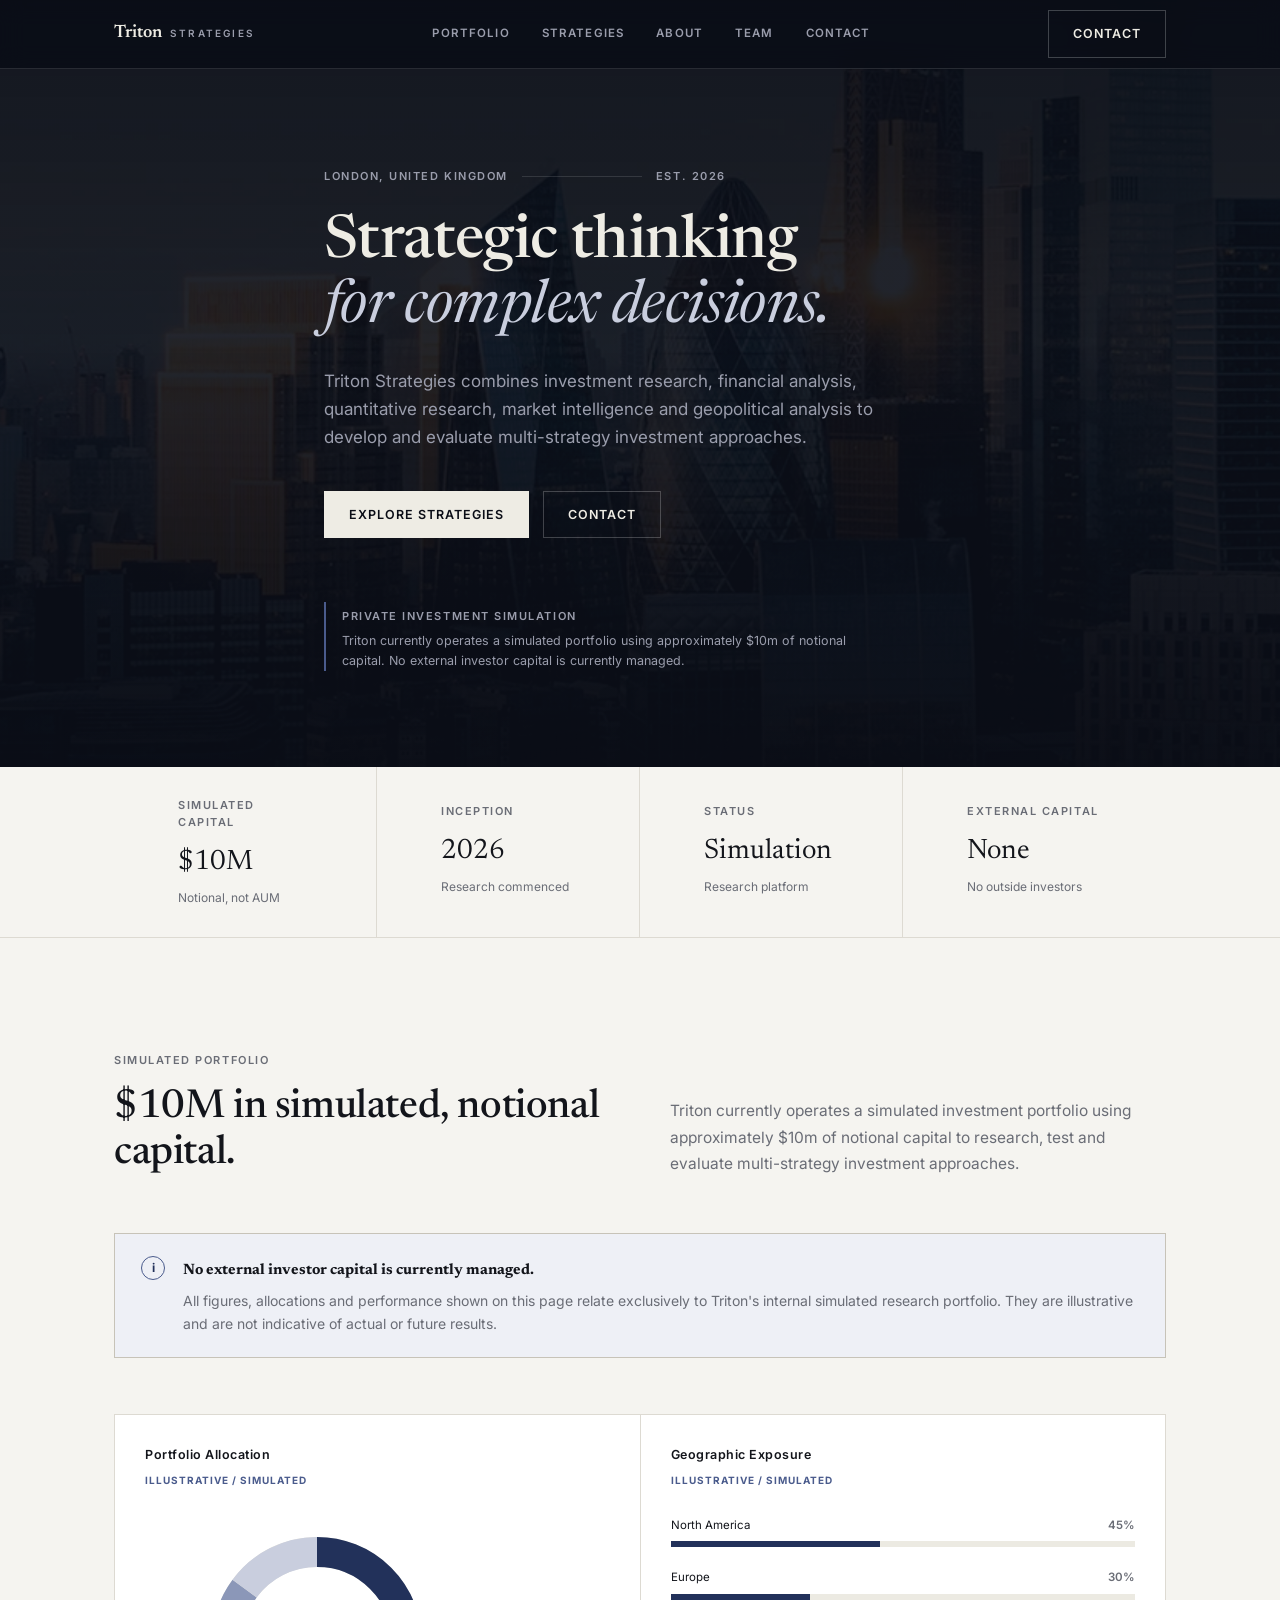
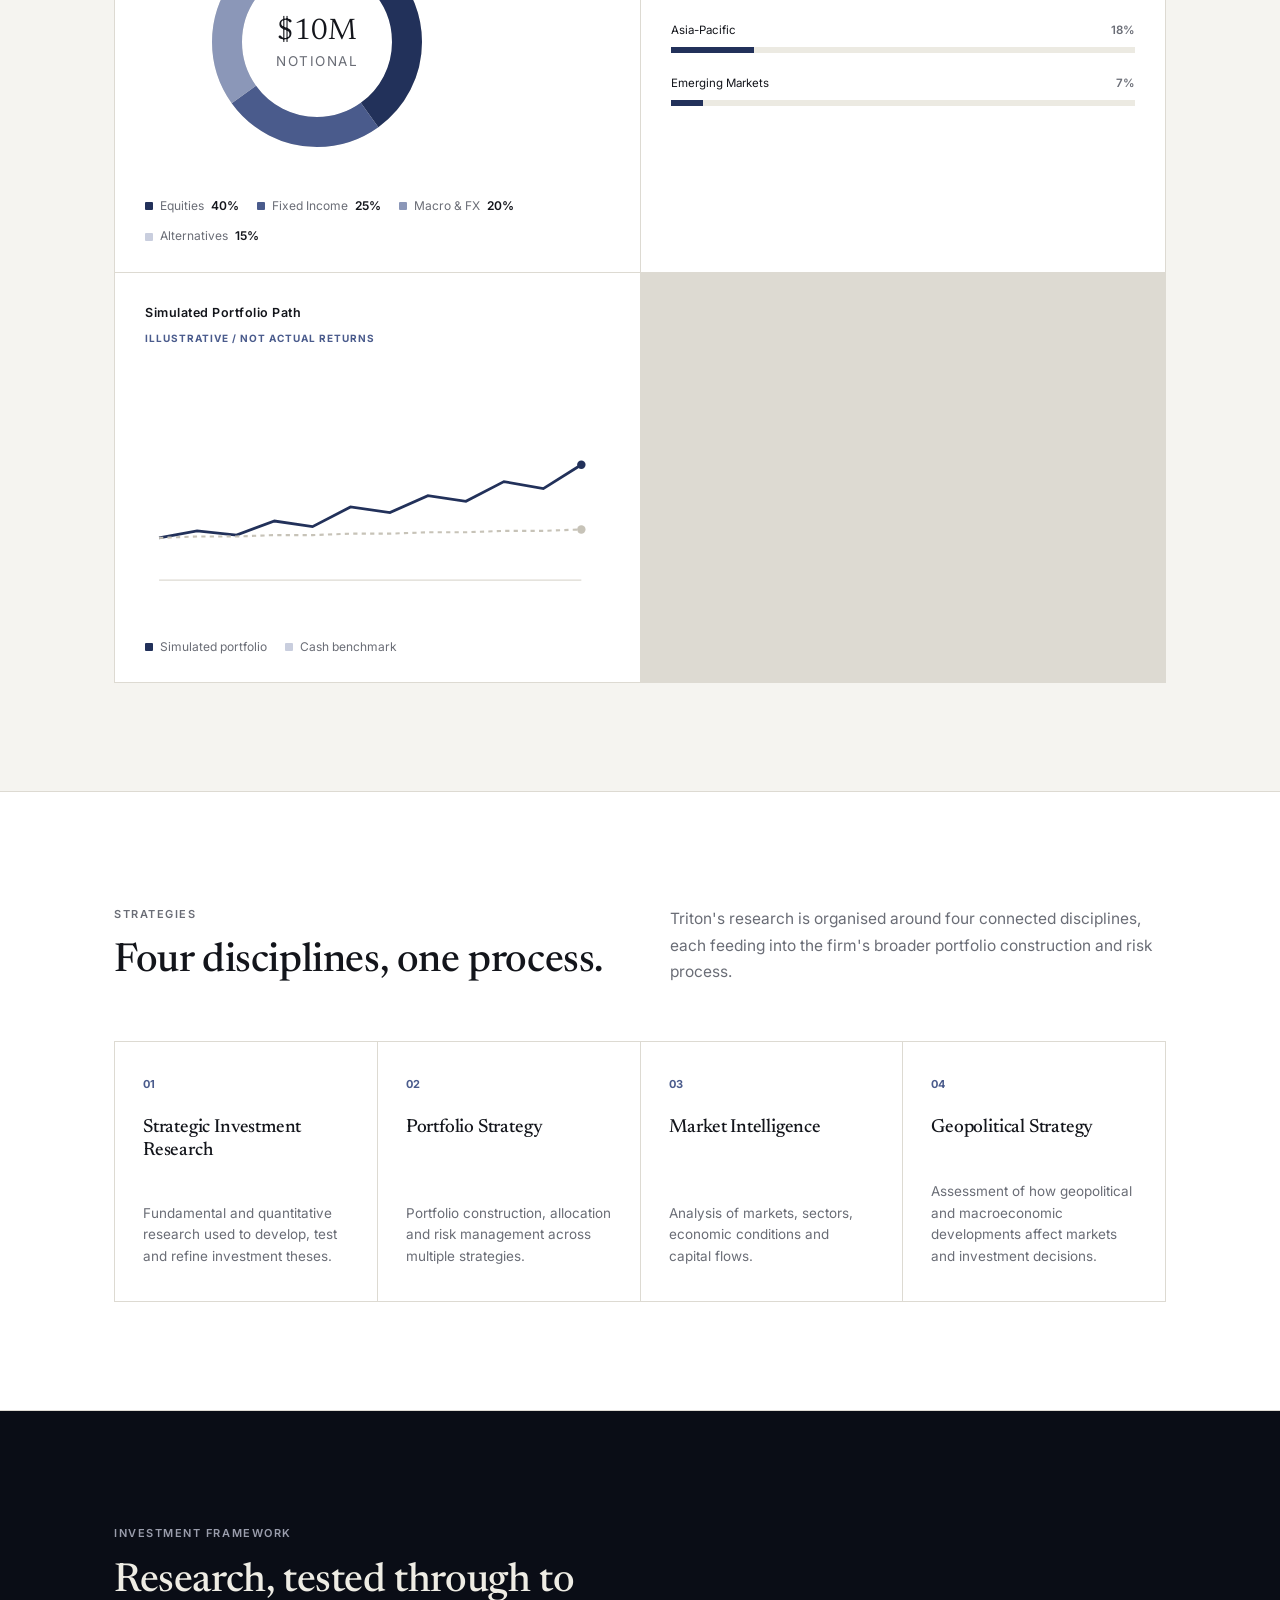
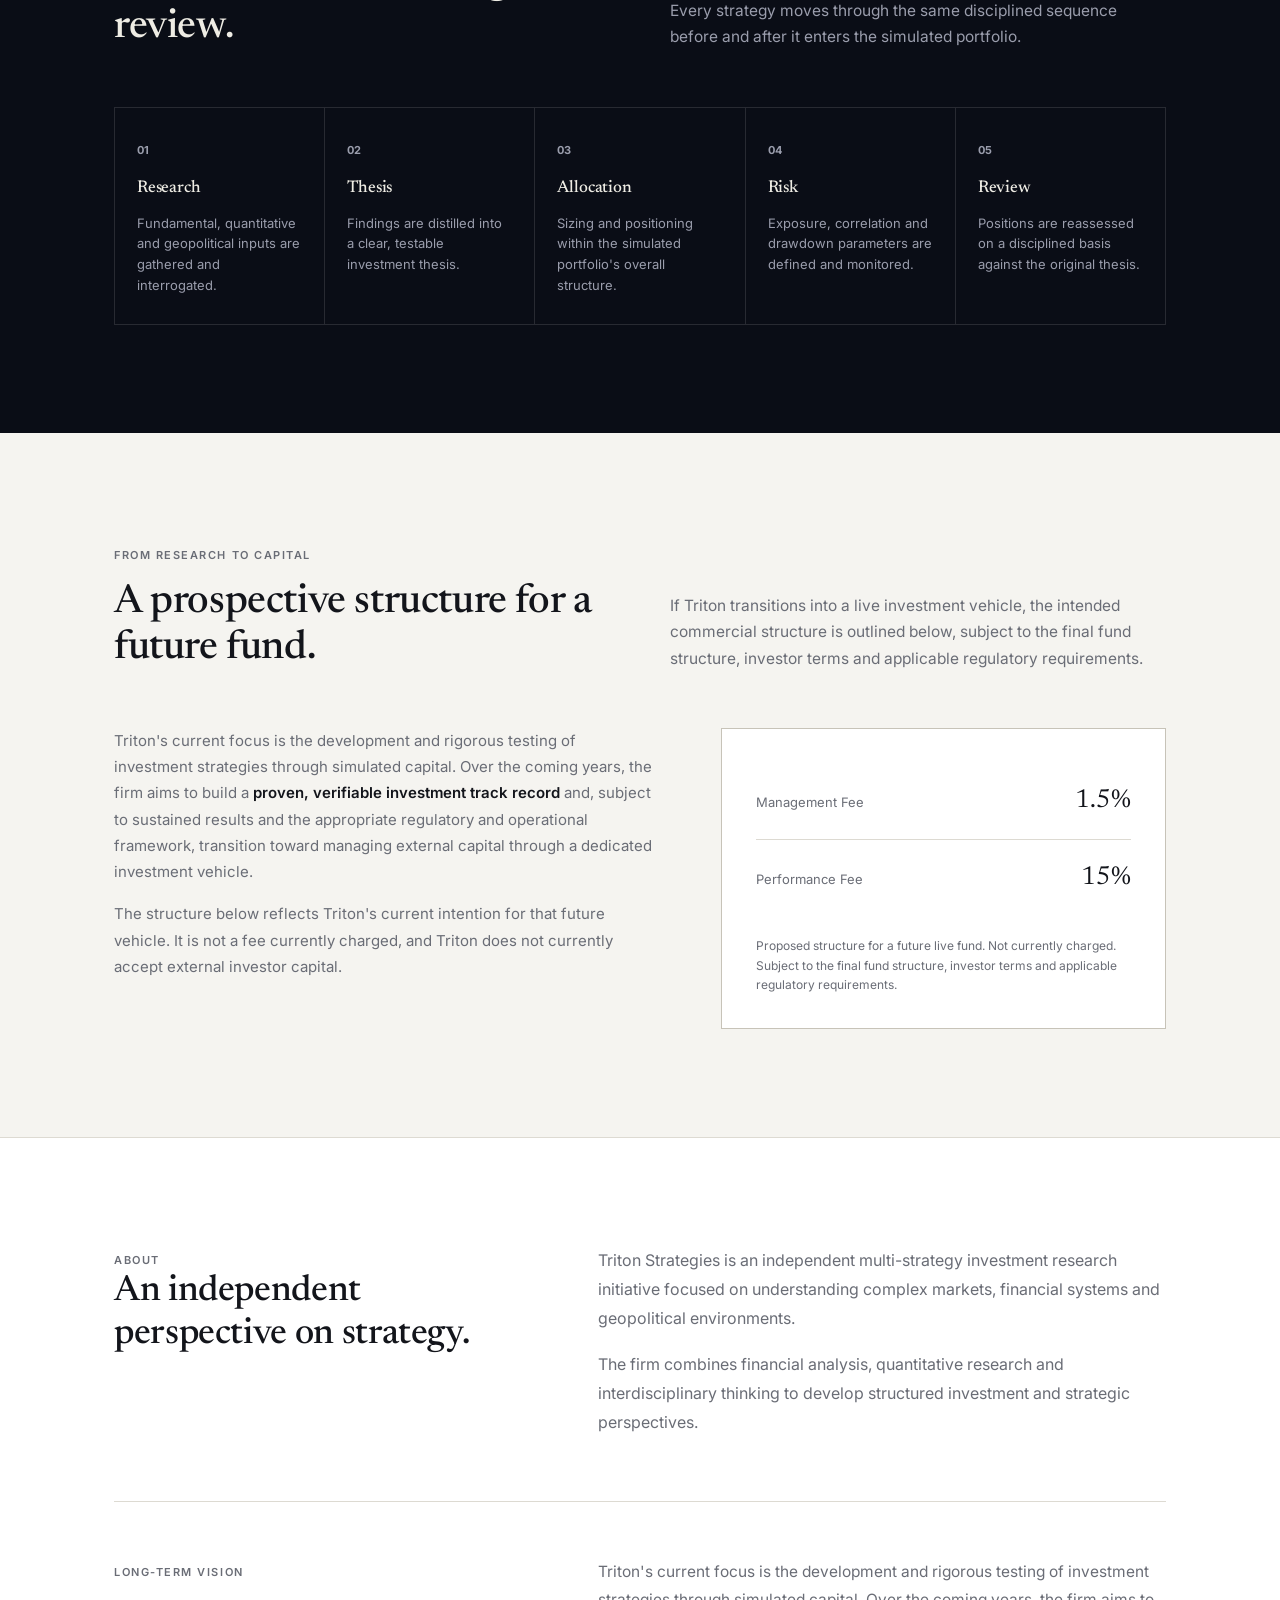
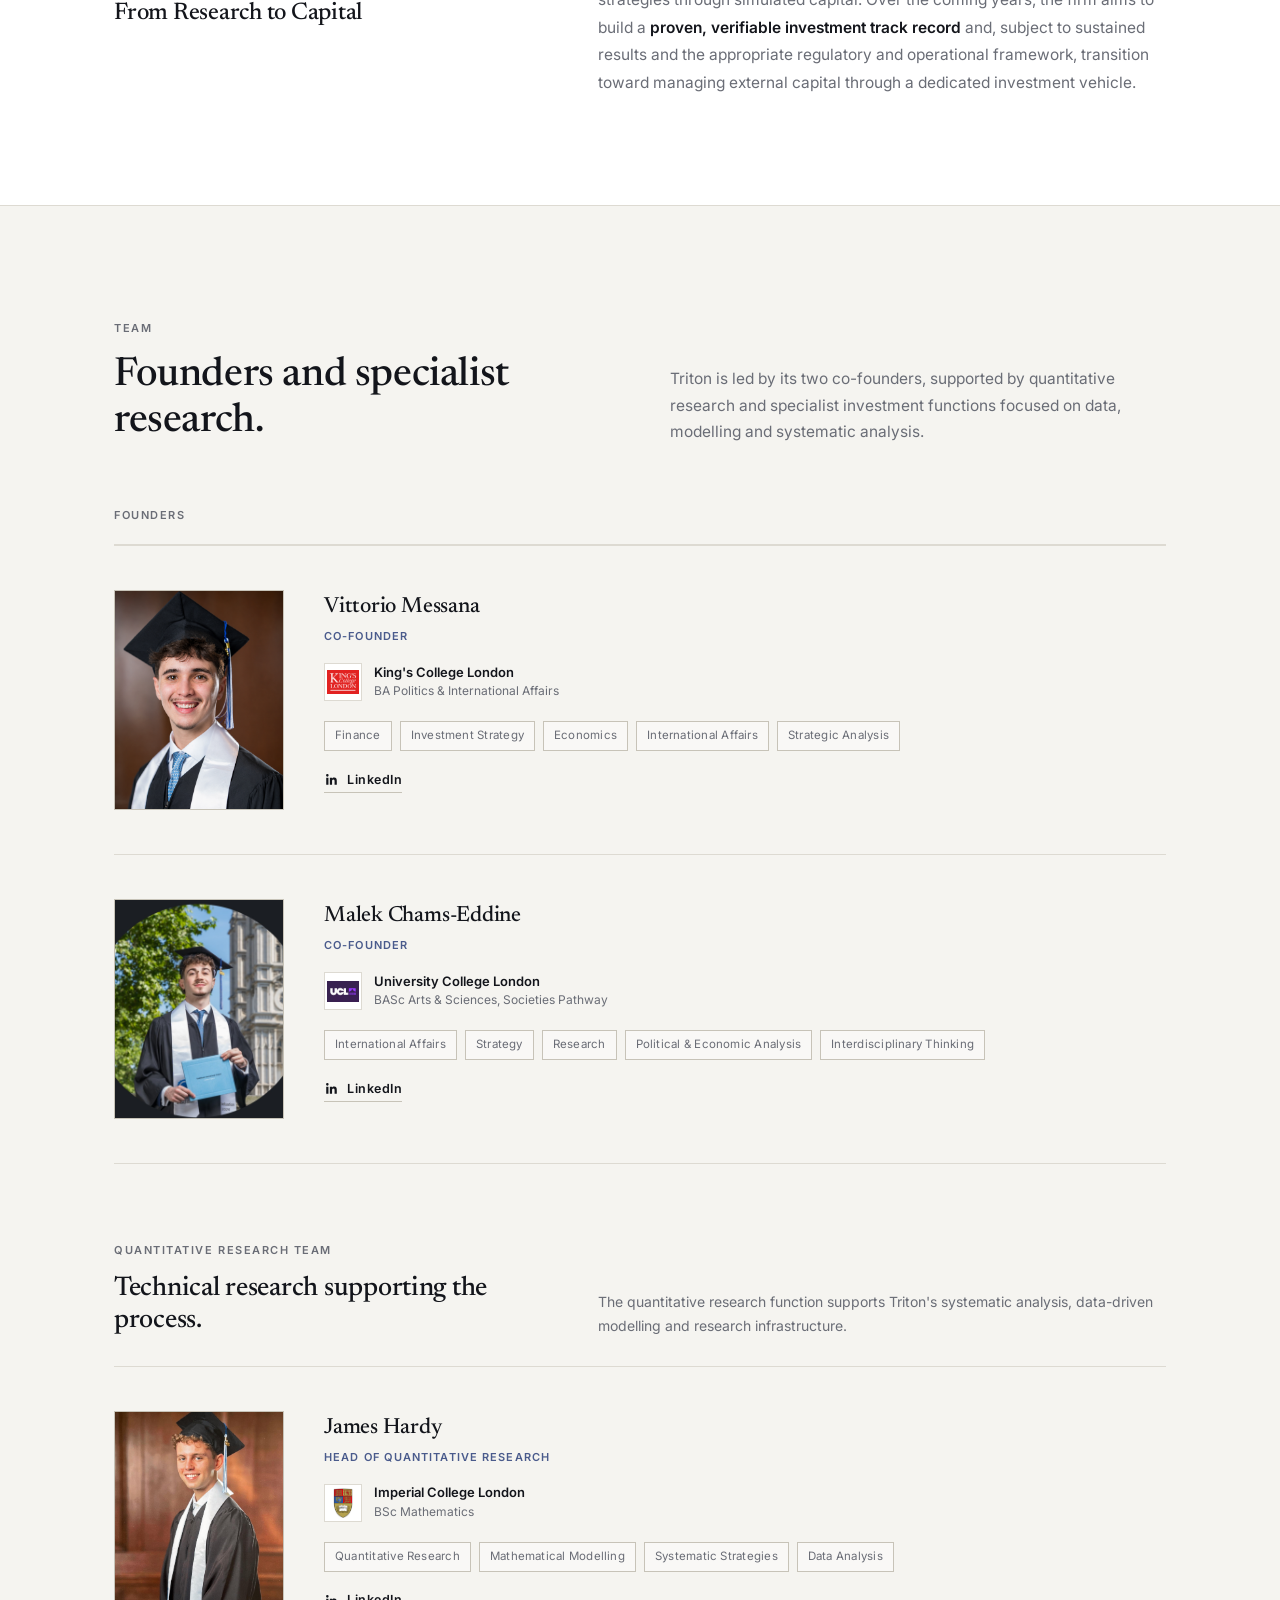
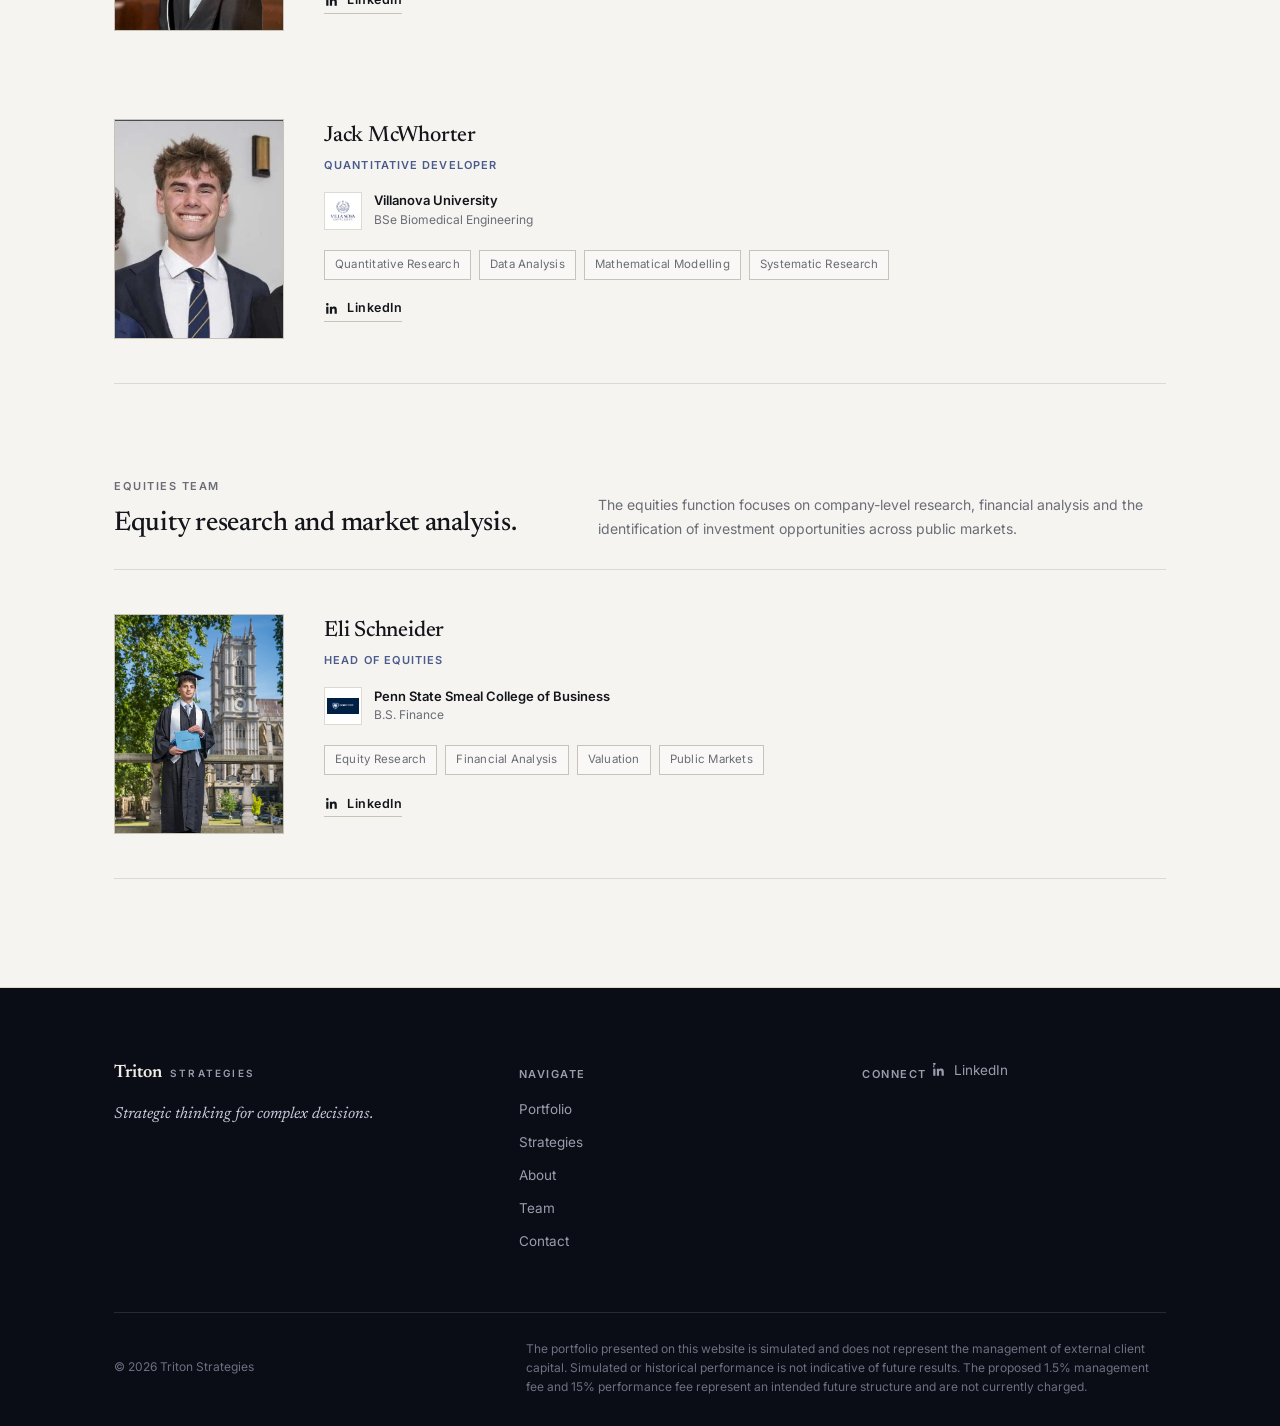
==== commit 9de18b45: "Update index.html" ====
--- a/index.html
+++ b/index.html
@@ -1333,7 +1333,7 @@
                 </strong>
 
                 <span>
-                  BSE Biomedical Engineering
+                  BSe Biomedical Engineering
                 </span>
 
               </div>
--- a/styles.css
+++ b/styles.css
@@ -8,8 +8,8 @@
   --navy-900: #10141f;
   --navy-800: #171d2c;
 
-  --line-dark: rgba(255, 255, 255, 0.12);
-  --line-dark-strong: rgba(255, 255, 255, 0.22);
+  --line-dark: rgba(255,255,255,0.12);
+  --line-dark-strong: rgba(255,255,255,0.22);
 
   --text-on-dark: #eeece4;
   --muted-on-dark: #9a9dac;
@@ -27,17 +27,17 @@
   --accent-2: #4a5b8c;
   --accent-soft: #eef0f6;
 
-  --serif: "Newsreader", "Iowan Old Style", "Georgia", serif;
-  --sans: "Inter", -apple-system, BlinkMacSystemFont, "Segoe UI", sans-serif;
+  --serif: "Newsreader","Iowan Old Style","Georgia",serif;
+  --sans: "Inter",-apple-system,BlinkMacSystemFont,"Segoe UI",sans-serif;
 
   --container: 1180px;
-  --gutter: clamp(20px, 5vw, 64px);
+  --gutter: clamp(20px,5vw,64px);
 }
 
 
 /* =========================================================
    RESET
-   ========================================================= */
+========================================================== */
 
 * {
   box-sizing: border-box;
@@ -53,9 +53,9 @@
   }
 
   * {
-    animation-duration: 0.001ms !important;
+    animation-duration: .001ms !important;
     animation-iteration-count: 1 !important;
-    transition-duration: 0.001ms !important;
+    transition-duration: .001ms !important;
   }
 }
 
@@ -92,7 +92,7 @@
 
 /* =========================================================
    GLOBAL
-   ========================================================= */
+========================================================== */
 
 .wrap {
   width: 100%;
@@ -103,9 +103,8 @@
 
 .eyebrow {
   display: inline-block;
-  font-family: var(--sans);
   font-size: 11px;
-  letter-spacing: 0.14em;
+  letter-spacing: .14em;
   text-transform: uppercase;
   color: var(--muted);
   font-weight: 600;
@@ -113,6 +112,11 @@
 
 .eyebrow.on-dark {
   color: var(--muted-on-dark);
+}
+
+.rule {
+  height: 1px;
+  background: var(--line);
 }
 
 h1,
@@ -123,29 +127,13 @@
   color: inherit;
   font-family: var(--serif);
   font-weight: 500;
-  letter-spacing: -0.01em;
-}
-
-em,
-.italic {
-  font-style: italic;
-  font-family: var(--serif);
-}
-
-.rule {
-  height: 1px;
-  background: var(--line);
-  border: none;
-}
-
-.rule.on-dark {
-  background: var(--line-dark);
+  letter-spacing: -.01em;
 }
 
 
 /* =========================================================
    BUTTONS
-   ========================================================= */
+========================================================== */
 
 .btn {
   display: inline-flex;
@@ -155,10 +143,9 @@
 
   padding: 13px 24px;
 
-  font-family: var(--sans);
   font-size: 12.5px;
   font-weight: 600;
-  letter-spacing: 0.08em;
+  letter-spacing: .08em;
   text-transform: uppercase;
 
   border: 1px solid transparent;
@@ -166,9 +153,9 @@
   cursor: pointer;
 
   transition:
-    background 0.18s ease,
-    color 0.18s ease,
-    border-color 0.18s ease;
+    background .18s ease,
+    color .18s ease,
+    border-color .18s ease;
 
   white-space: nowrap;
 }
@@ -194,31 +181,16 @@
   border-color: var(--text-on-dark);
 }
 
-.btn-outline-light {
-  background: transparent;
-  color: var(--ink);
-  border-color: var(--line-strong);
-}
-
-.btn-outline-light:hover {
-  border-color: var(--ink);
-}
-
 .btn-solid {
   background: var(--accent);
   color: #fff;
   border-color: var(--accent);
 }
 
-.btn-solid:hover {
-  background: var(--navy-950);
-  border-color: var(--navy-950);
-}
-
 
 /* =========================================================
    HEADER
-   ========================================================= */
+========================================================== */
 
 .site-header {
   position: fixed;
@@ -228,7 +200,8 @@
 
   z-index: 100;
 
-  background: rgba(10, 13, 22, 0.88);
+  background: rgba(10,13,22,.88);
+
   backdrop-filter: blur(12px);
   -webkit-backdrop-filter: blur(12px);
 
@@ -239,7 +212,6 @@
   display: flex;
   align-items: center;
   justify-content: space-between;
-
   height: 68px;
 }
 
@@ -255,14 +227,13 @@
 .brand .b1 {
   font-size: 18px;
   font-weight: 600;
-  letter-spacing: 0.02em;
 }
 
 .brand .b2 {
   font-family: var(--sans);
   font-size: 10px;
   font-weight: 600;
-  letter-spacing: 0.22em;
+  letter-spacing: .22em;
   text-transform: uppercase;
   color: var(--muted-on-dark);
 }
@@ -278,37 +249,18 @@
 
   font-size: 11.5px;
   font-weight: 600;
-  letter-spacing: 0.1em;
+  letter-spacing: .1em;
   text-transform: uppercase;
 
   color: var(--muted-on-dark);
 
-  transition: color 0.15s ease;
-}
-
-.main-nav a::after {
-  content: "";
-
-  position: absolute;
-  left: 0;
-  bottom: -7px;
-
-  width: 0;
-  height: 1px;
-
-  background: var(--text-on-dark);
-
-  transition: width 0.18s ease;
+  transition: color .15s ease;
 }
 
 .main-nav a:hover {
   color: var(--text-on-dark);
 }
 
-.main-nav a:hover::after {
-  width: 100%;
-}
-
 .header-cta {
   display: flex;
   align-items: center;
@@ -317,8 +269,8 @@
 
 
 /* =========================================================
-   MOBILE TOGGLE
-   ========================================================= */
+   MOBILE
+========================================================== */
 
 .nav-toggle {
   display: none;
@@ -350,10 +302,6 @@
   background: currentColor;
 
   position: relative;
-
-  transition:
-    transform 0.2s ease,
-    opacity 0.2s ease;
 }
 
 .nav-toggle span::before {
@@ -366,14 +314,8 @@
   top: 6px;
 }
 
-
-/* =========================================================
-   MOBILE NAV
-   ========================================================= */
-
 .mobile-nav {
   position: fixed;
-
   inset: 68px 0 0 0;
 
   z-index: 90;
@@ -404,7 +346,7 @@
   font-size: 15px;
   font-weight: 600;
 
-  letter-spacing: 0.06em;
+  letter-spacing: .06em;
   text-transform: uppercase;
 }
 
@@ -415,7 +357,7 @@
 
 /* =========================================================
    HERO
-   ========================================================= */
+========================================================== */
 
 .hero {
   position: relative;
@@ -435,22 +377,21 @@
   background-image:
     linear-gradient(
       180deg,
-      rgba(10, 13, 22, 0.94) 0%,
-      rgba(10, 13, 22, 0.88) 45%,
-      rgba(10, 13, 22, 0.98) 100%
+      rgba(10,13,22,.94) 0%,
+      rgba(10,13,22,.88) 45%,
+      rgba(10,13,22,.98) 100%
     ),
     url("london-skyline.jpg");
 
   background-size: cover;
   background-position: center 60%;
 
-  opacity: 0.92;
+  opacity: .92;
 }
 
 .hero-inner {
   position: relative;
   z-index: 1;
-
   max-width: 760px;
 }
 
@@ -458,42 +399,30 @@
   display: flex;
   align-items: center;
   gap: 14px;
-
   margin-bottom: 26px;
 }
 
 .hero .eyebrow-row .rule {
   flex: 1;
-
   max-width: 120px;
-
-  height: 1px;
-
   background: var(--line-dark);
 }
 
 .hero h1 {
-  font-size: clamp(38px, 5.6vw, 60px);
+  font-size: clamp(38px,5.6vw,60px);
   line-height: 1.08;
-
-  font-weight: 500;
-
   color: var(--text-on-dark);
 }
 
 .hero h1 .accent-line {
   display: block;
-
   font-style: italic;
-
   color: #c9cede;
-
   font-weight: 400;
 }
 
 .hero .lede {
   max-width: 590px;
-
   margin-top: 26px;
 
   font-size: 17px;
@@ -505,9 +434,7 @@
 .hero .cta-row {
   display: flex;
   gap: 14px;
-
   margin-top: 40px;
-
   flex-wrap: wrap;
 }
 
@@ -516,11 +443,7 @@
 
   margin-top: 64px;
 
-  display: flex;
-  gap: 14px;
-
   border-left: 2px solid var(--accent-2);
-
   padding-left: 16px;
 }
 
@@ -530,31 +453,27 @@
 
 .hero .disclosure p {
   font-size: 12.5px;
-
   color: var(--muted-on-dark);
-
   line-height: 1.6;
 }
 
 
 /* =========================================================
    LEDGER
-   ========================================================= */
+========================================================== */
 
 .ledger {
   background: var(--paper);
-
   border-bottom: 1px solid var(--line);
 }
 
 .ledger-grid {
   display: grid;
-  grid-template-columns: repeat(4, 1fr);
+  grid-template-columns: repeat(4,1fr);
 }
 
 .ledger-item {
   padding: 30px var(--gutter);
-
   border-right: 1px solid var(--line);
 }
 
@@ -568,40 +487,28 @@
 
 .ledger-item .value {
   font-family: var(--serif);
-
   font-size: 28px;
-
-  color: var(--ink);
 }
 
 .ledger-item .note {
   margin-top: 4px;
-
   font-size: 12px;
-
   color: var(--muted);
 }
 
 
 /* =========================================================
    SECTIONS
-   ========================================================= */
+========================================================== */
 
 .section {
   padding: 108px 0;
-
   border-bottom: 1px solid var(--line);
-}
-
-.section:last-of-type {
-  border-bottom: none;
 }
 
 .section-dark {
   background: var(--navy-950);
-
   color: var(--text-on-dark);
-
   border-bottom: none;
 }
 
@@ -611,13 +518,9 @@
 
 .section-head {
   display: grid;
-
   grid-template-columns: 1fr 1fr;
-
   gap: 60px;
-
   margin-bottom: 56px;
-
   align-items: end;
 }
 
@@ -626,16 +529,13 @@
 }
 
 .section-head h2 {
-  font-size: clamp(28px, 3.4vw, 40px);
-
+  font-size: clamp(28px,3.4vw,40px);
   line-height: 1.15;
 }
 
 .section-head .desc {
   font-size: 15.5px;
-
   color: var(--muted);
-
   line-height: 1.7;
 }
 
@@ -645,8 +545,8 @@
 
 
 /* =========================================================
-   PORTFOLIO NOTE
-   ========================================================= */
+   PORTFOLIO
+========================================================== */
 
 .portfolio-note {
   display: flex;
@@ -654,11 +554,9 @@
   gap: 18px;
 
   padding: 22px 26px;
-
   margin-bottom: 56px;
 
   border: 1px solid var(--line-strong);
-
   background: var(--accent-soft);
 }
 
@@ -673,7 +571,6 @@
   flex: 0 0 24px;
 
   border: 1px solid var(--accent-2);
-
   border-radius: 50%;
 
   color: var(--accent);
@@ -684,57 +581,44 @@
 
 .portfolio-note strong {
   font-family: var(--serif);
-
   font-size: 15px;
 }
 
 .portfolio-note p {
   margin-top: 6px;
-
   font-size: 14px;
-
   color: var(--muted);
-
   line-height: 1.65;
 }
 
 
 /* =========================================================
    CHARTS
-   ========================================================= */
+========================================================== */
 
 .chart-grid {
   display: grid;
 
-  grid-template-columns: repeat(2, 1fr);
+  grid-template-columns: repeat(2,1fr);
 
   gap: 1px;
 
   background: var(--line);
-
   border: 1px solid var(--line);
 }
 
 .chart-card {
   background: var(--paper-raised);
-
   padding: 30px 30px 26px;
-
   min-width: 0;
 }
 
 .chart-card .chart-title {
   margin-bottom: 2px;
 
-  font-family: var(--sans);
-
   font-size: 12.5px;
-
   font-weight: 600;
-
-  letter-spacing: 0.04em;
-
-  color: var(--ink);
+  letter-spacing: .04em;
 }
 
 .chart-card .chart-flag {
@@ -743,11 +627,8 @@
   margin-bottom: 18px;
 
   font-size: 10px;
-
   font-weight: 700;
-
-  letter-spacing: 0.1em;
-
+  letter-spacing: .1em;
   text-transform: uppercase;
 
   color: var(--accent-2);
@@ -755,17 +636,13 @@
 
 .allocation-layout {
   display: grid;
-
   grid-template-columns: 1fr;
-
   gap: 4px;
 }
 
 .donut-chart {
   width: 100%;
-
   max-width: 360px;
-
   margin: 0 auto;
 }
 
@@ -775,29 +652,22 @@
 
 .legend {
   display: flex;
-
   flex-wrap: wrap;
-
   gap: 12px 18px;
-
   margin-top: 16px;
 }
 
 .legend-item {
   display: flex;
-
   align-items: center;
-
   gap: 7px;
 
   font-size: 12px;
-
   color: var(--muted);
 }
 
 .legend-item strong {
   font-weight: 600;
-
   color: var(--ink);
 }
 
@@ -806,66 +676,42 @@
   height: 8px;
 
   border-radius: 1px;
-
   flex: none;
 }
 
-.dot-1 {
-  background: #22315a;
-}
-
-.dot-2 {
-  background: #4a5b8c;
-}
-
-.dot-3 {
-  background: #8b97b8;
-}
-
-.dot-4 {
-  background: #c9cede;
-}
+.dot-1 { background: #22315a; }
+.dot-2 { background: #4a5b8c; }
+.dot-3 { background: #8b97b8; }
+.dot-4 { background: #c9cede; }
 
 
 /* =========================================================
    BAR CHARTS
-   ========================================================= */
+========================================================== */
 
 .bar-chart {
   display: flex;
-
   flex-direction: column;
-
   gap: 22px;
-
   padding-top: 10px;
 }
 
 .bar-row {
   display: flex;
-
   flex-direction: column;
-
   gap: 7px;
 }
 
 .bar-label {
   display: flex;
-
   justify-content: space-between;
-
   gap: 20px;
 
   font-size: 11.5px;
-
-  color: var(--ink);
 }
 
 .bar-label strong {
-  flex: none;
-
   color: var(--muted);
-
   font-weight: 600;
 }
 
@@ -874,59 +720,34 @@
   height: 6px;
 
   background: #eceae2;
-
   overflow: hidden;
 }
 
 .bar-fill {
   height: 100%;
-
   background: var(--accent);
-
-  transform-origin: left;
-}
-
-.bar-45 {
-  width: 45%;
-}
-
-.bar-30 {
-  width: 30%;
-}
-
-.bar-25 {
-  width: 25%;
-}
-
-.bar-18 {
-  width: 18%;
-}
-
-.bar-15 {
-  width: 15%;
-}
-
-.bar-7 {
-  width: 7%;
-}
+}
+
+.bar-45 { width: 45%; }
+.bar-30 { width: 30%; }
+.bar-25 { width: 25%; }
+.bar-18 { width: 18%; }
+.bar-7 { width: 7%; }
 
 .performance-chart {
   width: 100%;
-
   height: auto;
-
   margin-top: 4px;
 }
 
 
 /* =========================================================
    STRATEGIES
-   ========================================================= */
+========================================================== */
 
 .strategy-grid {
   display: grid;
-
-  grid-template-columns: repeat(4, 1fr);
+  grid-template-columns: repeat(4,1fr);
 
   border-top: 1px solid var(--line);
   border-left: 1px solid var(--line);
@@ -934,7 +755,6 @@
 
 .strategy-card {
   display: flex;
-
   flex-direction: column;
 
   min-height: 260px;
@@ -946,15 +766,9 @@
 }
 
 .strategy-card .idx {
-  font-family: var(--sans);
-
   font-size: 11px;
-
   font-weight: 700;
-
   color: var(--accent-2);
-
-  letter-spacing: 0.08em;
 }
 
 .strategy-card h3 {
@@ -962,7 +776,6 @@
   margin-bottom: 12px;
 
   font-size: 19px;
-
   line-height: 1.25;
 }
 
@@ -970,21 +783,18 @@
   margin-top: auto;
 
   font-size: 13.5px;
-
   color: var(--muted);
-
   line-height: 1.6;
 }
 
 
 /* =========================================================
-   INVESTMENT FRAMEWORK
-   ========================================================= */
+   FRAMEWORK
+========================================================== */
 
 .framework-grid {
   display: grid;
-
-  grid-template-columns: repeat(5, 1fr);
+  grid-template-columns: repeat(5,1fr);
 
   border-top: 1px solid var(--line-dark);
   border-left: 1px solid var(--line-dark);
@@ -1001,11 +811,7 @@
 
 .framework-item .idx {
   font-size: 11px;
-
-  letter-spacing: 0.08em;
-
   color: var(--muted-on-dark);
-
   font-weight: 700;
 }
 
@@ -1014,27 +820,24 @@
   margin-bottom: 10px;
 
   font-size: 17px;
-
   color: var(--text-on-dark);
 }
 
 .framework-item p {
   font-size: 13px;
-
   color: var(--muted-on-dark);
-
   line-height: 1.6;
 }
 
 
 /* =========================================================
    FUTURE FUND MODEL
-   ========================================================= */
+========================================================== */
 
 .fund-model {
   display: grid;
 
-  grid-template-columns: 1.1fr 0.9fr;
+  grid-template-columns: 1.1fr .9fr;
 
   gap: 64px;
 
@@ -1045,29 +848,26 @@
   margin-bottom: 16px;
 
   font-size: 15px;
-
   color: var(--muted);
-
   line-height: 1.75;
 }
 
-.fund-model .copy p:last-child {
-  margin-bottom: 0;
+.fund-model .copy strong,
+.vision-block strong {
+  color: var(--ink);
+  font-weight: 600;
 }
 
 .fee-panel {
   padding: 34px;
 
   border: 1px solid var(--line-strong);
-
   background: var(--paper-raised);
 }
 
 .fee-row {
   display: flex;
-
   justify-content: space-between;
-
   align-items: baseline;
 
   padding: 18px 0;
@@ -1081,44 +881,37 @@
 
 .fee-row .label {
   font-size: 13px;
-
   color: var(--muted);
 }
 
 .fee-row .value {
   font-family: var(--serif);
-
   font-size: 26px;
-
-  color: var(--ink);
 }
 
 .fee-caption {
   margin-top: 20px;
 
   font-size: 12px;
-
   color: var(--muted);
-
   line-height: 1.6;
 }
 
 
 /* =========================================================
    ABOUT
-   ========================================================= */
+========================================================== */
 
 .about-grid {
   display: grid;
 
-  grid-template-columns: 0.85fr 1.15fr;
+  grid-template-columns: .85fr 1.15fr;
 
   gap: 64px;
 }
 
 .about-grid h2 {
-  font-size: clamp(26px, 3vw, 36px);
-
+  font-size: clamp(26px,3vw,36px);
   line-height: 1.2;
 }
 
@@ -1126,9 +919,7 @@
   margin-bottom: 18px;
 
   font-size: 16px;
-
   color: var(--muted);
-
   line-height: 1.8;
 }
 
@@ -1139,12 +930,11 @@
 .vision-block {
   display: grid;
 
-  grid-template-columns: 0.85fr 1.15fr;
+  grid-template-columns: .85fr 1.15fr;
 
   gap: 64px;
 
   margin-top: 64px;
-
   padding-top: 56px;
 
   border-top: 1px solid var(--line);
@@ -1156,32 +946,26 @@
 
 .vision-block h3 {
   font-size: 24px;
-
-  line-height: 1.3;
 }
 
 .vision-block p {
   font-size: 15.5px;
-
   color: var(--muted);
-
   line-height: 1.8;
 }
 
 
 /* =========================================================
    TEAM
-   ========================================================= */
+========================================================== */
 
 .team-label {
   padding-bottom: 18px;
-
   border-bottom: 1px solid var(--line);
 }
 
 .team-list {
   display: flex;
-
   flex-direction: column;
 }
 
@@ -1208,7 +992,6 @@
   overflow: hidden;
 
   background: var(--navy-900);
-
   border: 1px solid var(--line-strong);
 }
 
@@ -1217,13 +1000,11 @@
   height: 100%;
 
   object-fit: cover;
-
   object-position: center top;
 }
 
 .team-info h3 {
   margin-bottom: 4px;
-
   font-size: 22px;
 }
 
@@ -1233,11 +1014,9 @@
   margin-bottom: 6px;
 
   font-size: 11px;
-
   font-weight: 600;
 
-  letter-spacing: 0.1em;
-
+  letter-spacing: .1em;
   text-transform: uppercase;
 
   color: var(--accent-2);
@@ -1246,11 +1025,10 @@
 
 /* =========================================================
    EDUCATION
-   ========================================================= */
+========================================================== */
 
 .education {
   display: flex;
-
   align-items: center;
 
   gap: 12px;
@@ -1267,48 +1045,37 @@
   padding: 2px;
 
   object-fit: contain;
-
   flex-shrink: 0;
 
   background: #fff;
-
   border: 1px solid var(--line);
 }
 
 .education div {
   display: flex;
-
   flex-direction: column;
-
   gap: 3px;
 }
 
 .education strong {
   font-size: 13px;
-
   font-weight: 600;
-
   line-height: 1.2;
-
-  color: var(--ink);
 }
 
 .education span {
   font-size: 12px;
-
   line-height: 1.35;
-
   color: var(--muted);
 }
 
 
 /* =========================================================
    TEAM TAGS
-   ========================================================= */
+========================================================== */
 
 .team-info .focus-tags {
   display: flex;
-
   flex-wrap: wrap;
 
   gap: 8px;
@@ -1320,60 +1087,52 @@
   padding: 5px 10px;
 
   font-size: 11.5px;
-
   color: var(--muted);
 
   border: 1px solid var(--line-strong);
 
-  letter-spacing: 0.02em;
-
-  background: rgba(255, 255, 255, 0.35);
+  letter-spacing: .02em;
+
+  background: rgba(255,255,255,.35);
 }
 
 
 /* =========================================================
    LINKEDIN
-   ========================================================= */
+========================================================== */
 
 .linkedin-link {
   display: inline-flex;
-
   align-items: center;
-
   gap: 8px;
 
   padding-bottom: 3px;
 
   font-size: 12.5px;
-
   font-weight: 600;
-
-  letter-spacing: 0.04em;
+  letter-spacing: .04em;
 
   border-bottom: 1px solid var(--line-strong);
 
   transition:
-    border-color 0.15s ease,
-    color 0.15s ease;
+    border-color .15s ease,
+    color .15s ease;
 }
 
 .linkedin-link:hover {
   color: var(--accent);
-
   border-color: var(--ink);
 }
 
 .linkedin-link svg {
   width: 15px;
   height: 15px;
-
-  flex: none;
-}
-
-
-/* =========================================================
-   QUANTITATIVE RESEARCH TEAM
-   ========================================================= */
+}
+
+
+/* =========================================================
+   TEAM SUBSECTIONS
+========================================================== */
 
 .team-subsection {
   margin-top: 72px;
@@ -1382,7 +1141,7 @@
 .team-subsection-head {
   display: grid;
 
-  grid-template-columns: 0.85fr 1.15fr;
+  grid-template-columns: .85fr 1.15fr;
 
   gap: 64px;
 
@@ -1399,7 +1158,6 @@
   max-width: 430px;
 
   font-size: 27px;
-
   line-height: 1.2;
 }
 
@@ -1407,147 +1165,28 @@
   max-width: 560px;
 
   font-size: 14px;
-
   color: var(--muted);
-
   line-height: 1.7;
 }
 
-.quantitative-list .team-member {
+.quantitative-list .team-member,
+.equities-list .team-member {
   border-top: none;
 }
 
-.quantitative-list .team-member:last-child {
-  border-bottom: 1px solid var(--line);
-}
-
-
-/* =========================================================
-   CONTACT
-   ========================================================= */
-
-.contact-grid {
-  display: grid;
-
-  grid-template-columns: 0.9fr 1.1fr;
-
-  gap: 72px;
-}
-
-.contact-side h2 {
-  margin-bottom: 20px;
-
-  font-size: clamp(28px, 3.4vw, 38px);
-
-  line-height: 1.18;
-}
-
-.contact-side p {
-  margin-bottom: 28px;
-
-  font-size: 15.5px;
-
-  color: var(--muted);
-
-  line-height: 1.75;
-}
-
-.contact-detail {
-  margin-top: 10px;
-
-  padding-top: 22px;
-
-  border-top: 1px solid var(--line);
-}
-
-.contact-detail .eyebrow {
-  margin-bottom: 8px;
-}
-
-.form-field {
-  margin-bottom: 22px;
-}
-
-.form-field label {
-  display: block;
-
-  margin-bottom: 9px;
-
-  font-size: 11.5px;
-
-  font-weight: 600;
-
-  letter-spacing: 0.08em;
-
-  text-transform: uppercase;
-
-  color: var(--muted);
-}
-
-.form-field input,
-.form-field textarea {
-  width: 100%;
-
-  padding: 13px 14px;
-
-  border: 1px solid var(--line-strong);
-
-  background: var(--paper-raised);
-
-  font-family: var(--sans);
-
-  font-size: 14.5px;
-
-  color: var(--ink);
-
-  transition: border-color 0.15s ease;
-}
-
-.form-field input:focus,
-.form-field textarea:focus {
-  outline: none;
-
-  border-color: var(--accent);
-}
-
-.form-field textarea {
-  min-height: 130px;
-
-  resize: vertical;
-}
-
-.form-row {
-  display: grid;
-
-  grid-template-columns: 1fr 1fr;
-
-  gap: 20px;
-}
-
-.form-status {
-  min-height: 18px;
-
-  margin-top: 14px;
-
-  font-size: 13px;
-
-  color: var(--muted);
-}
-
-.form-status.success {
-  color: #2f6b46;
+.equities-section {
+  margin-top: 88px;
 }
 
 
 /* =========================================================
    FOOTER
-   ========================================================= */
+========================================================== */
 
 .site-footer {
   padding: 72px 0 30px;
 
   background: var(--navy-950);
-
   color: var(--muted-on-dark);
 }
 
@@ -1565,17 +1204,13 @@
 
 .footer-brand .brand {
   margin-bottom: 14px;
-
-  color: var(--text-on-dark);
 }
 
 .footer-brand p {
   max-width: 260px;
 
   font-family: var(--serif);
-
   font-size: 16px;
-
   font-style: italic;
 
   color: #c9cede;
@@ -1591,7 +1226,6 @@
   margin-bottom: 12px;
 
   font-size: 13.5px;
-
   color: var(--muted-on-dark);
 }
 
@@ -1601,9 +1235,7 @@
 
 .footer-linkedin {
   display: inline-flex !important;
-
   align-items: center;
-
   gap: 8px;
 }
 
@@ -1616,7 +1248,6 @@
   display: flex;
 
   justify-content: space-between;
-
   align-items: center;
 
   gap: 12px;
@@ -1624,7 +1255,6 @@
   padding-top: 26px;
 
   font-size: 12px;
-
   color: #6d7080;
 
   flex-wrap: wrap;
@@ -1632,19 +1262,18 @@
 
 .footer-bottom .legal {
   max-width: 640px;
-
   line-height: 1.6;
 }
 
 
 /* =========================================================
-   RESPONSIVE: TABLET
-   ========================================================= */
-
-@media (max-width: 980px) {
+   TABLET
+========================================================== */
+
+@media (max-width:980px) {
 
   .ledger-grid {
-    grid-template-columns: repeat(2, 1fr);
+    grid-template-columns: repeat(2,1fr);
   }
 
   .ledger-item:nth-child(2) {
@@ -1655,13 +1284,12 @@
     border-bottom: 1px solid var(--line);
   }
 
-  .ledger-item:nth-last-child(-n + 2) {
+  .ledger-item:nth-last-child(-n+2) {
     border-bottom: none;
   }
 
   .section-head {
     grid-template-columns: 1fr;
-
     gap: 20px;
   }
 
@@ -1670,41 +1298,37 @@
   }
 
   .strategy-grid {
-    grid-template-columns: repeat(2, 1fr);
+    grid-template-columns: repeat(2,1fr);
   }
 
   .framework-grid {
-    grid-template-columns: repeat(2, 1fr);
+    grid-template-columns: repeat(2,1fr);
   }
 
   .fund-model,
   .about-grid,
-  .vision-block,
-  .contact-grid {
+  .vision-block {
     grid-template-columns: 1fr;
-
     gap: 36px;
   }
 
   .team-subsection-head {
     grid-template-columns: 1fr;
-
     gap: 16px;
   }
 
   .footer-top {
     grid-template-columns: 1fr;
-
     gap: 32px;
   }
 }
 
 
 /* =========================================================
-   RESPONSIVE: MOBILE
-   ========================================================= */
-
-@media (max-width: 720px) {
+   MOBILE
+========================================================== */
+
+@media (max-width:720px) {
 
   .main-nav,
   .header-cta .btn-outline-dark {
@@ -1720,7 +1344,7 @@
   }
 
   .hero h1 {
-    font-size: clamp(38px, 12vw, 52px);
+    font-size: clamp(38px,12vw,52px);
   }
 
   .hero .lede {
@@ -1745,7 +1369,6 @@
 
   .team-member {
     grid-template-columns: 1fr;
-
     gap: 28px;
   }
 
@@ -1763,16 +1386,6 @@
     height: 36px;
   }
 
-  .form-row {
-    grid-template-columns: 1fr;
-  }
-
-  .footer-bottom {
-    flex-direction: column;
-
-    align-items: flex-start;
-  }
-
   .section {
     padding: 72px 0;
   }
@@ -1804,14 +1417,18 @@
   .team-subsection-head h3 {
     font-size: 24px;
   }
+
+  .equities-section {
+    margin-top: 64px;
+  }
 }
 
 
 /* =========================================================
    SMALL MOBILE
-   ========================================================= */
-
-@media (max-width: 420px) {
+========================================================== */
+
+@media (max-width:420px) {
 
   .brand .b1 {
     font-size: 16px;
@@ -1849,7 +1466,6 @@
 
   .legend {
     flex-direction: column;
-
     gap: 9px;
   }
 }
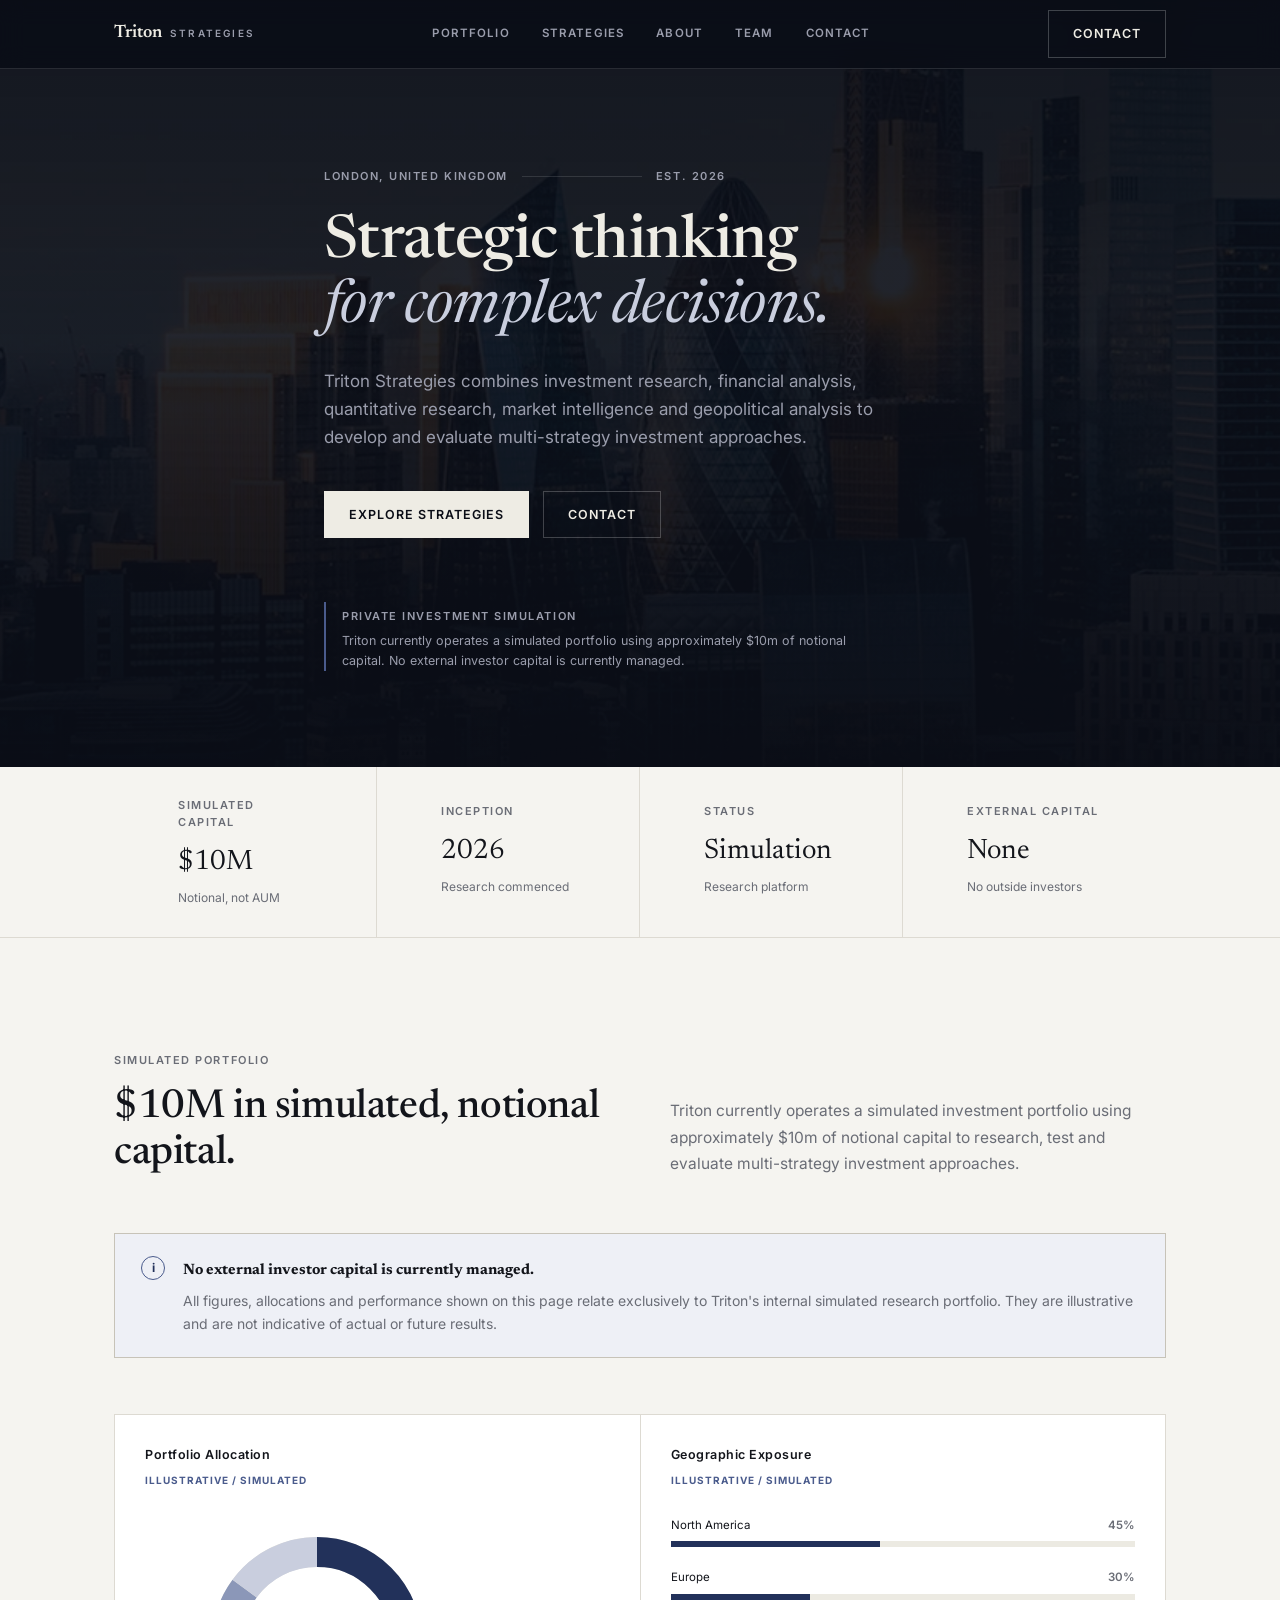
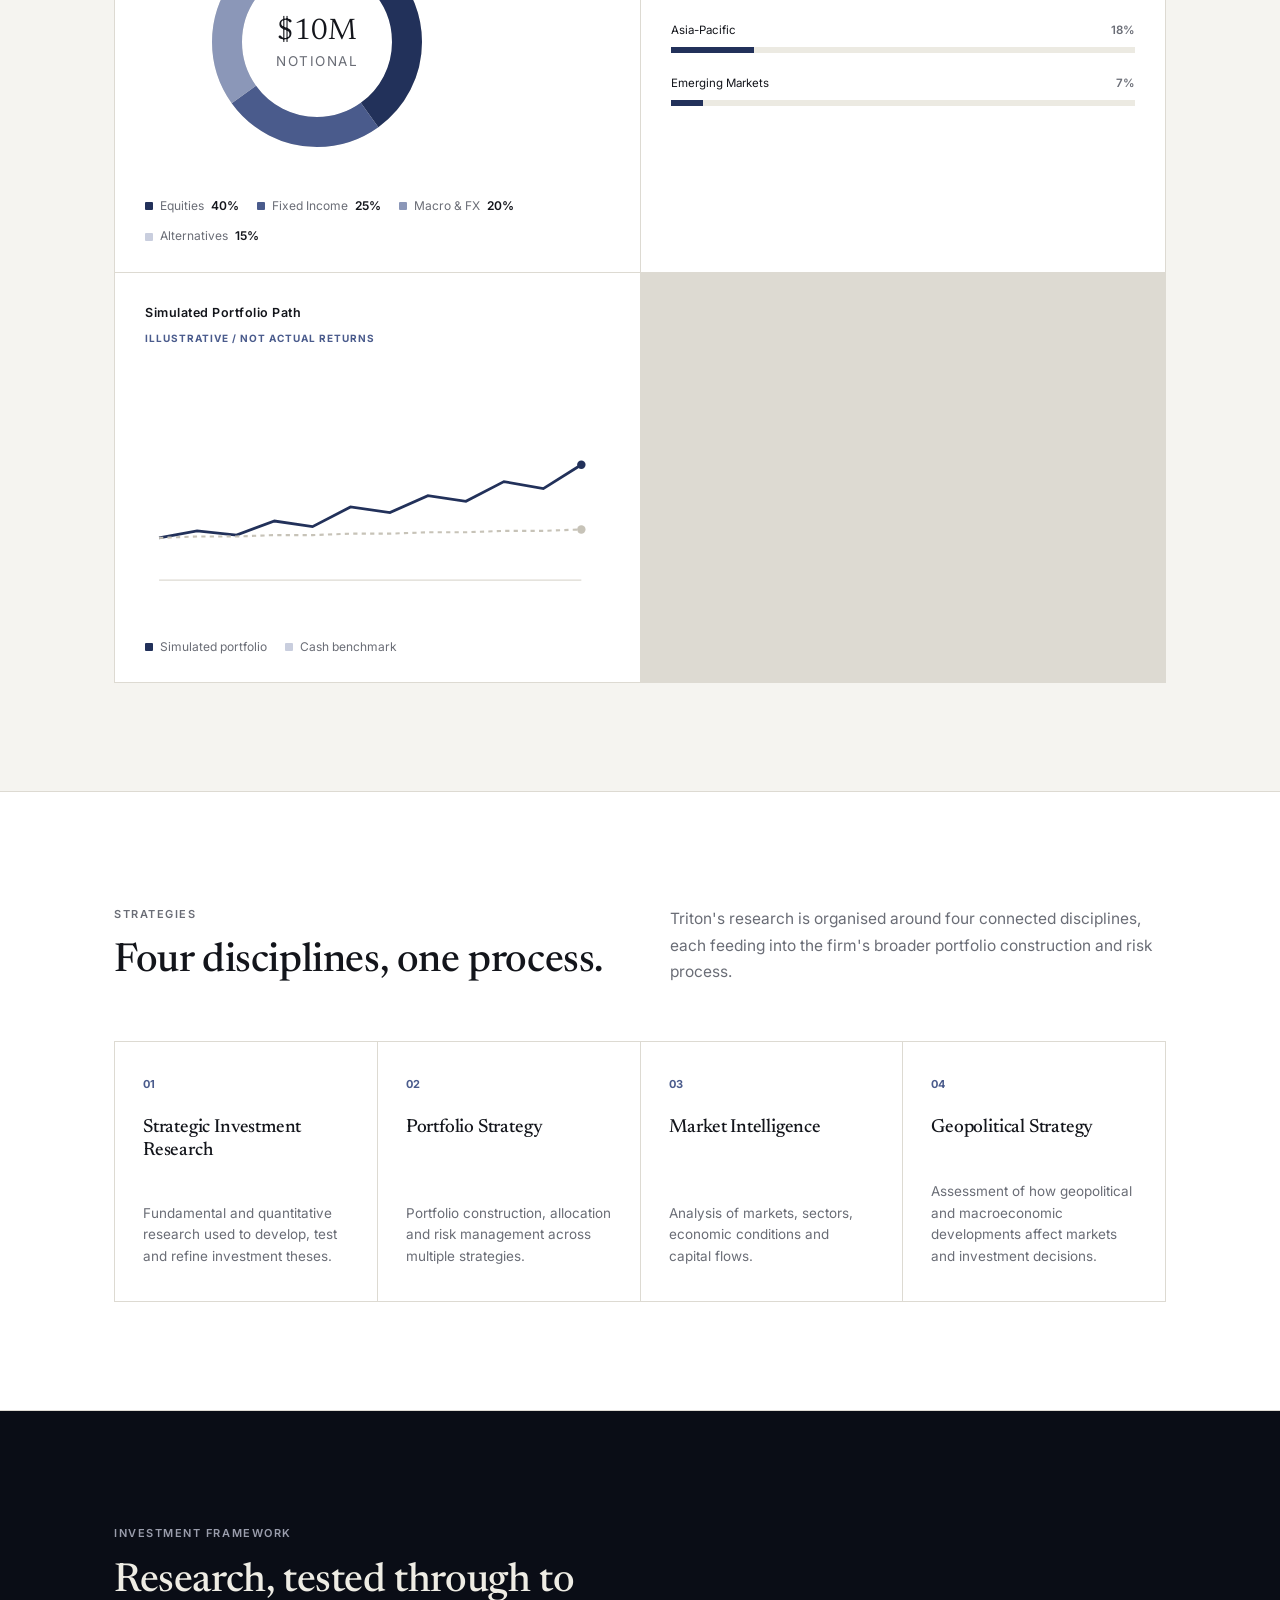
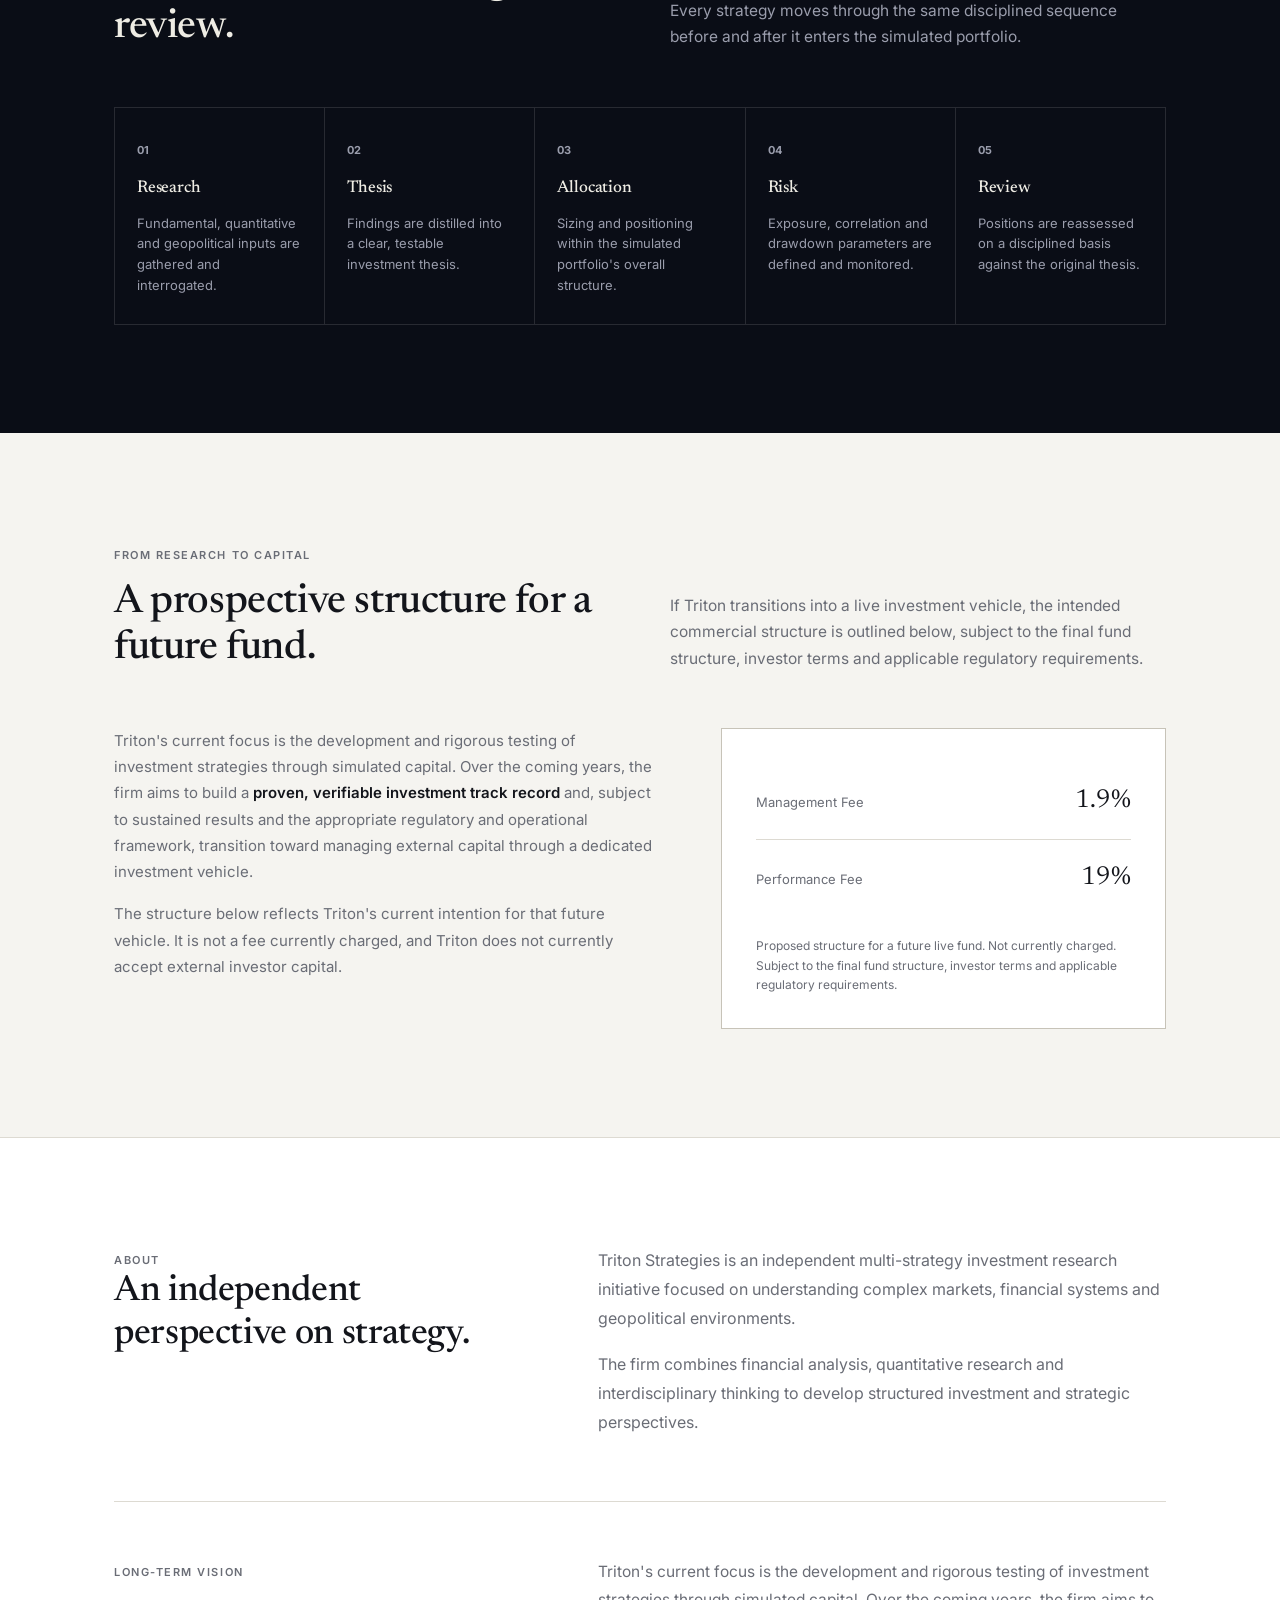
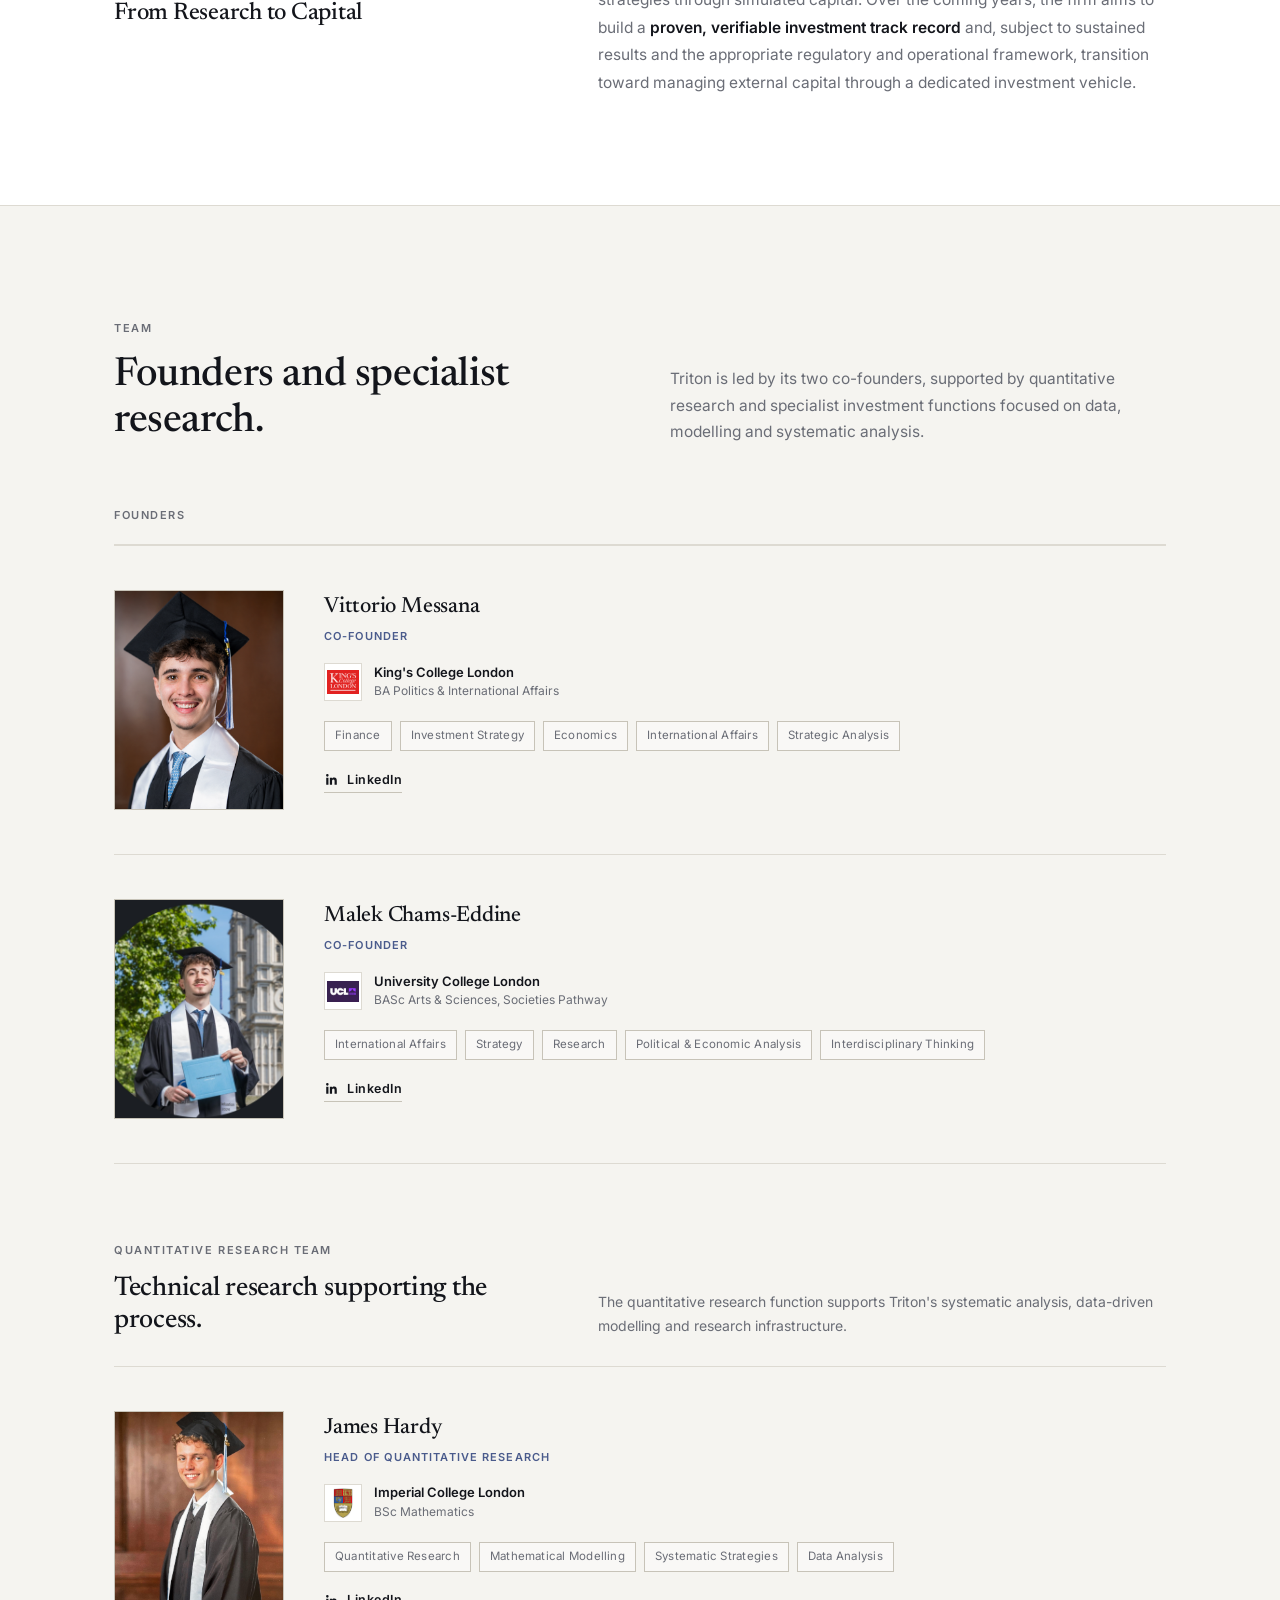
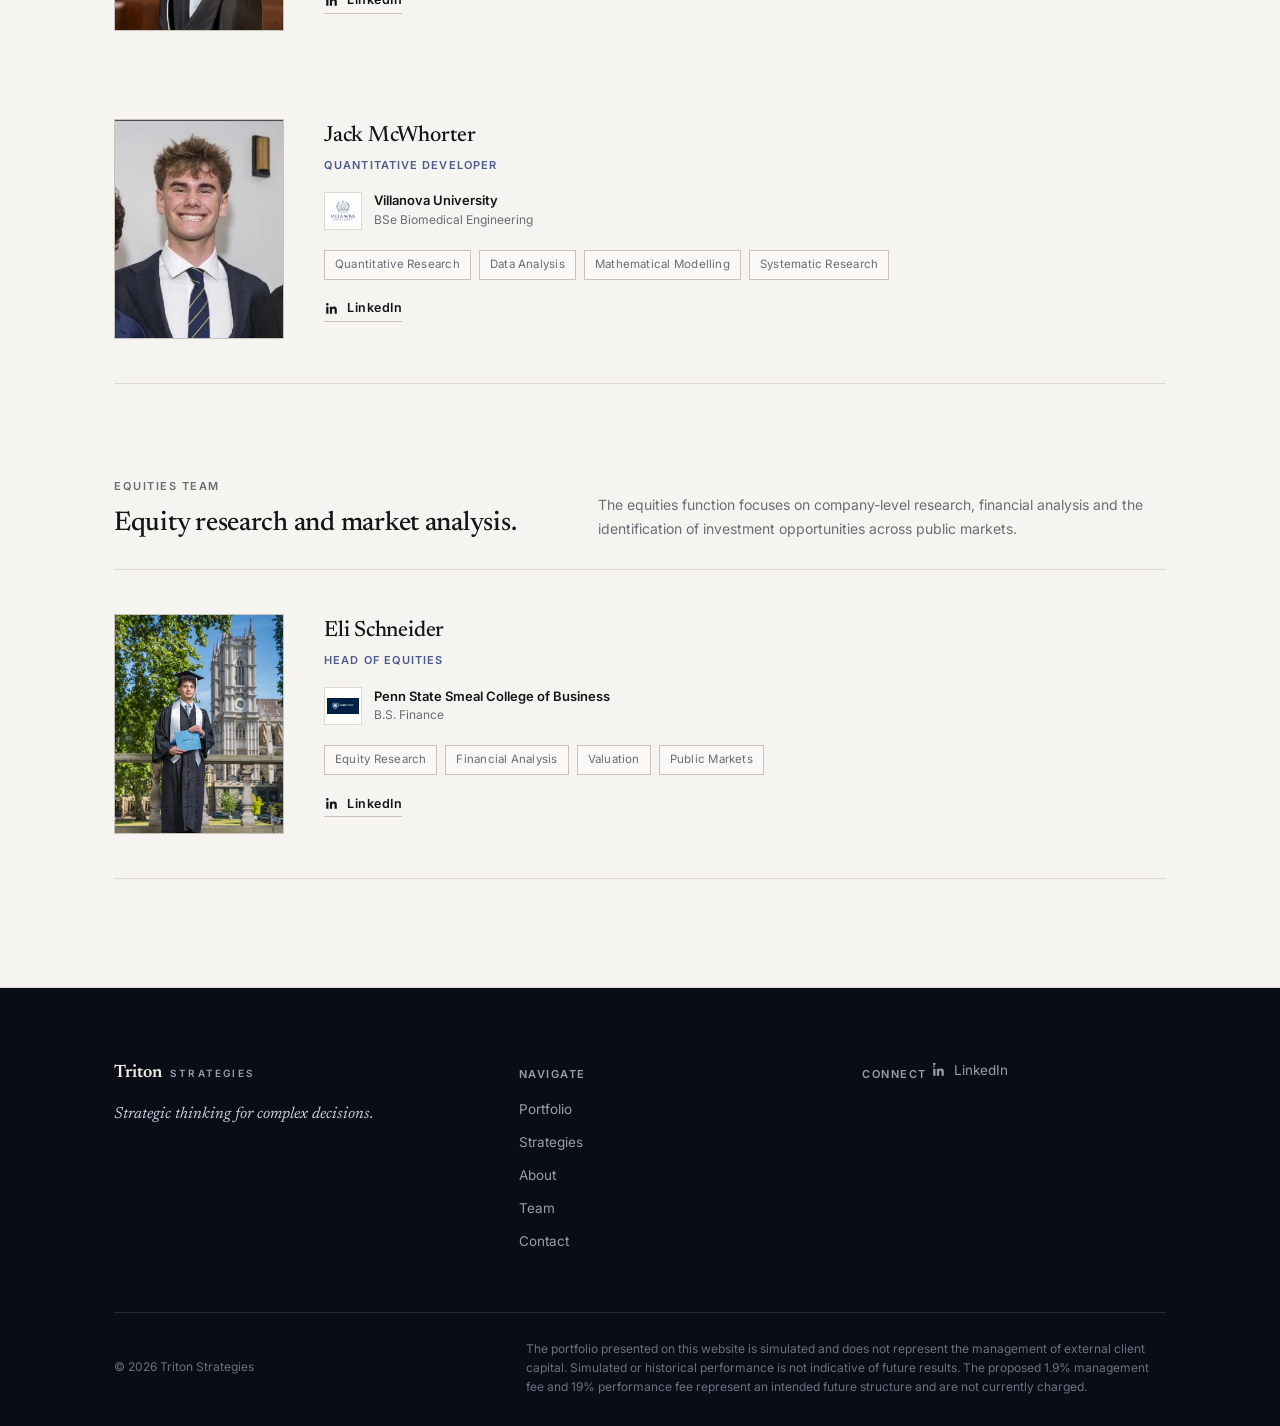
==== commit 6a162d91: "Update index.html" ====
--- a/index.html
+++ b/index.html
@@ -849,7 +849,7 @@
           </span>
 
           <span class="value">
-            1.5%
+            1.9%
           </span>
 
         </div>
@@ -862,7 +862,7 @@
           </span>
 
           <span class="value">
-            15%
+            19%
           </span>
 
         </div>
@@ -1604,7 +1604,7 @@
         The portfolio presented on this website is simulated and does not
         represent the management of external client capital. Simulated or
         historical performance is not indicative of future results.
-        The proposed 1.5% management fee and 15% performance fee represent
+        The proposed 1.9% management fee and 19% performance fee represent
         an intended future structure and are not currently charged.
       </span>
 
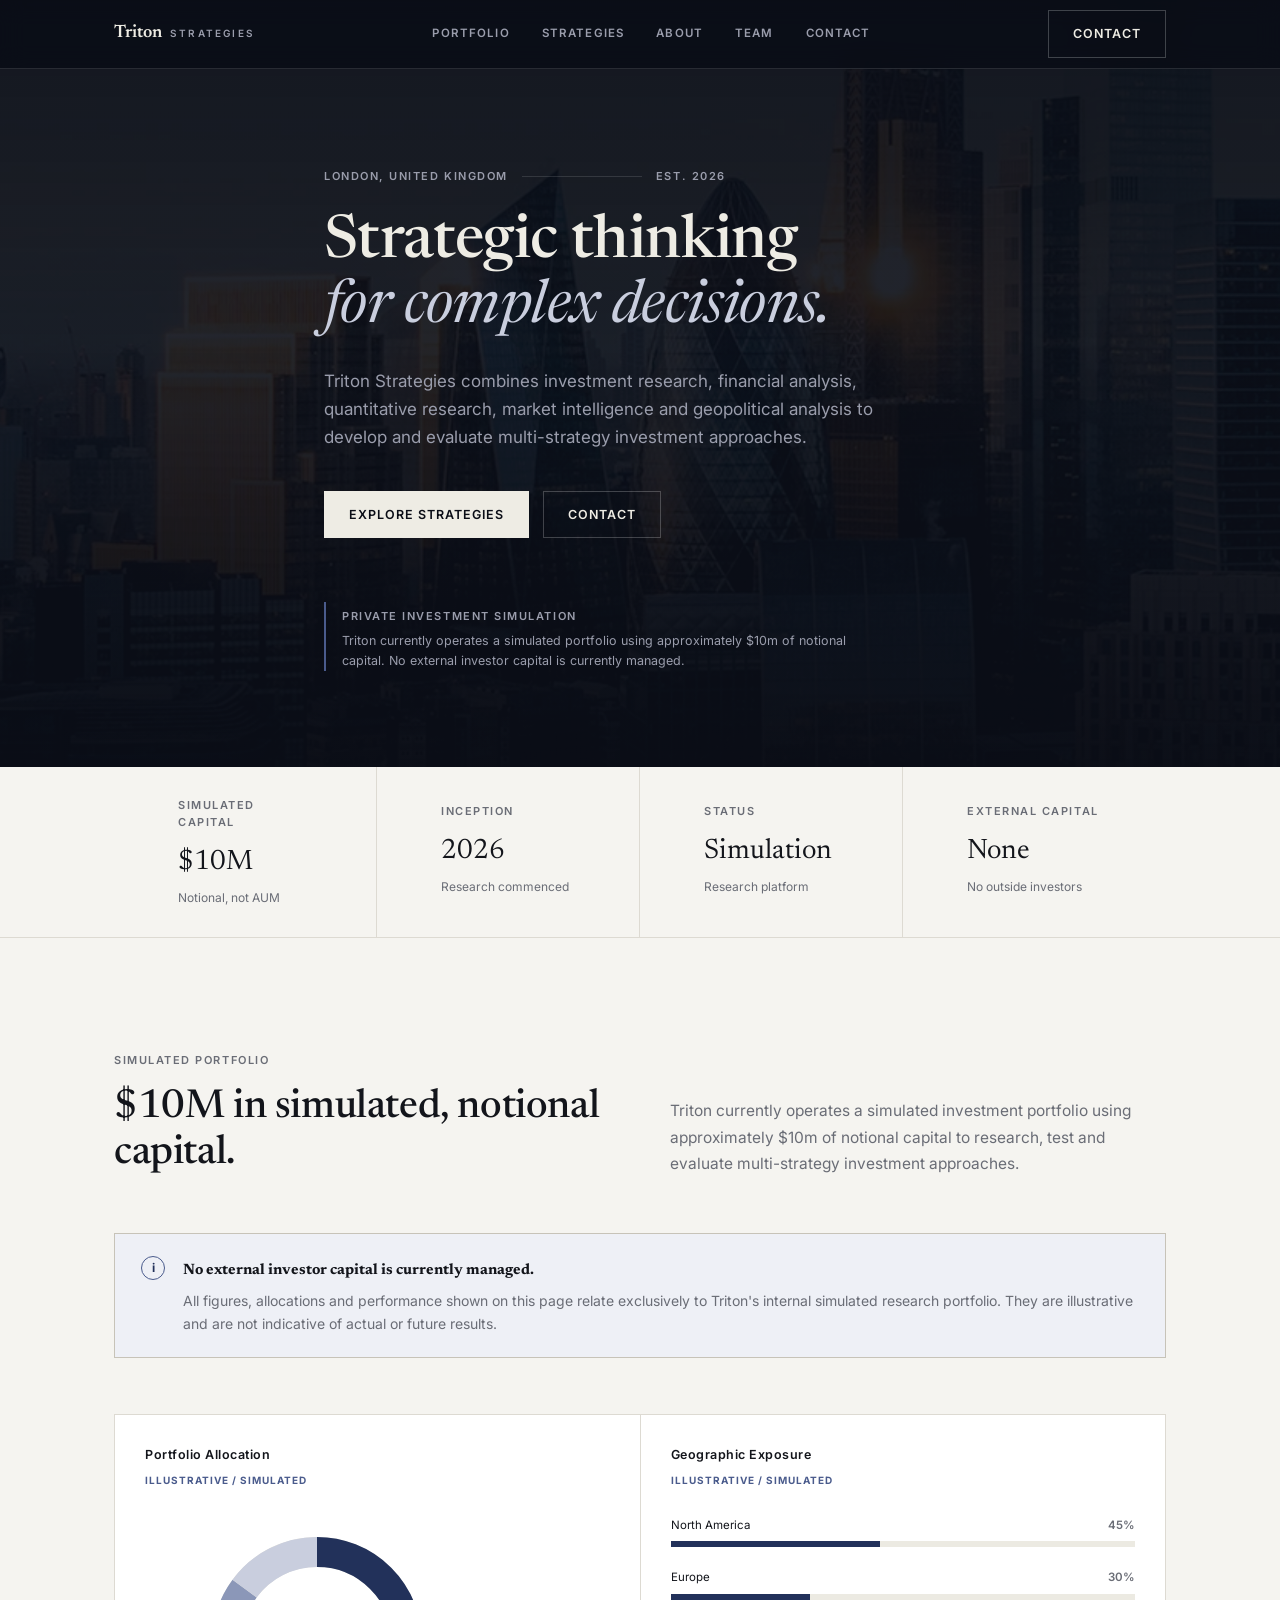
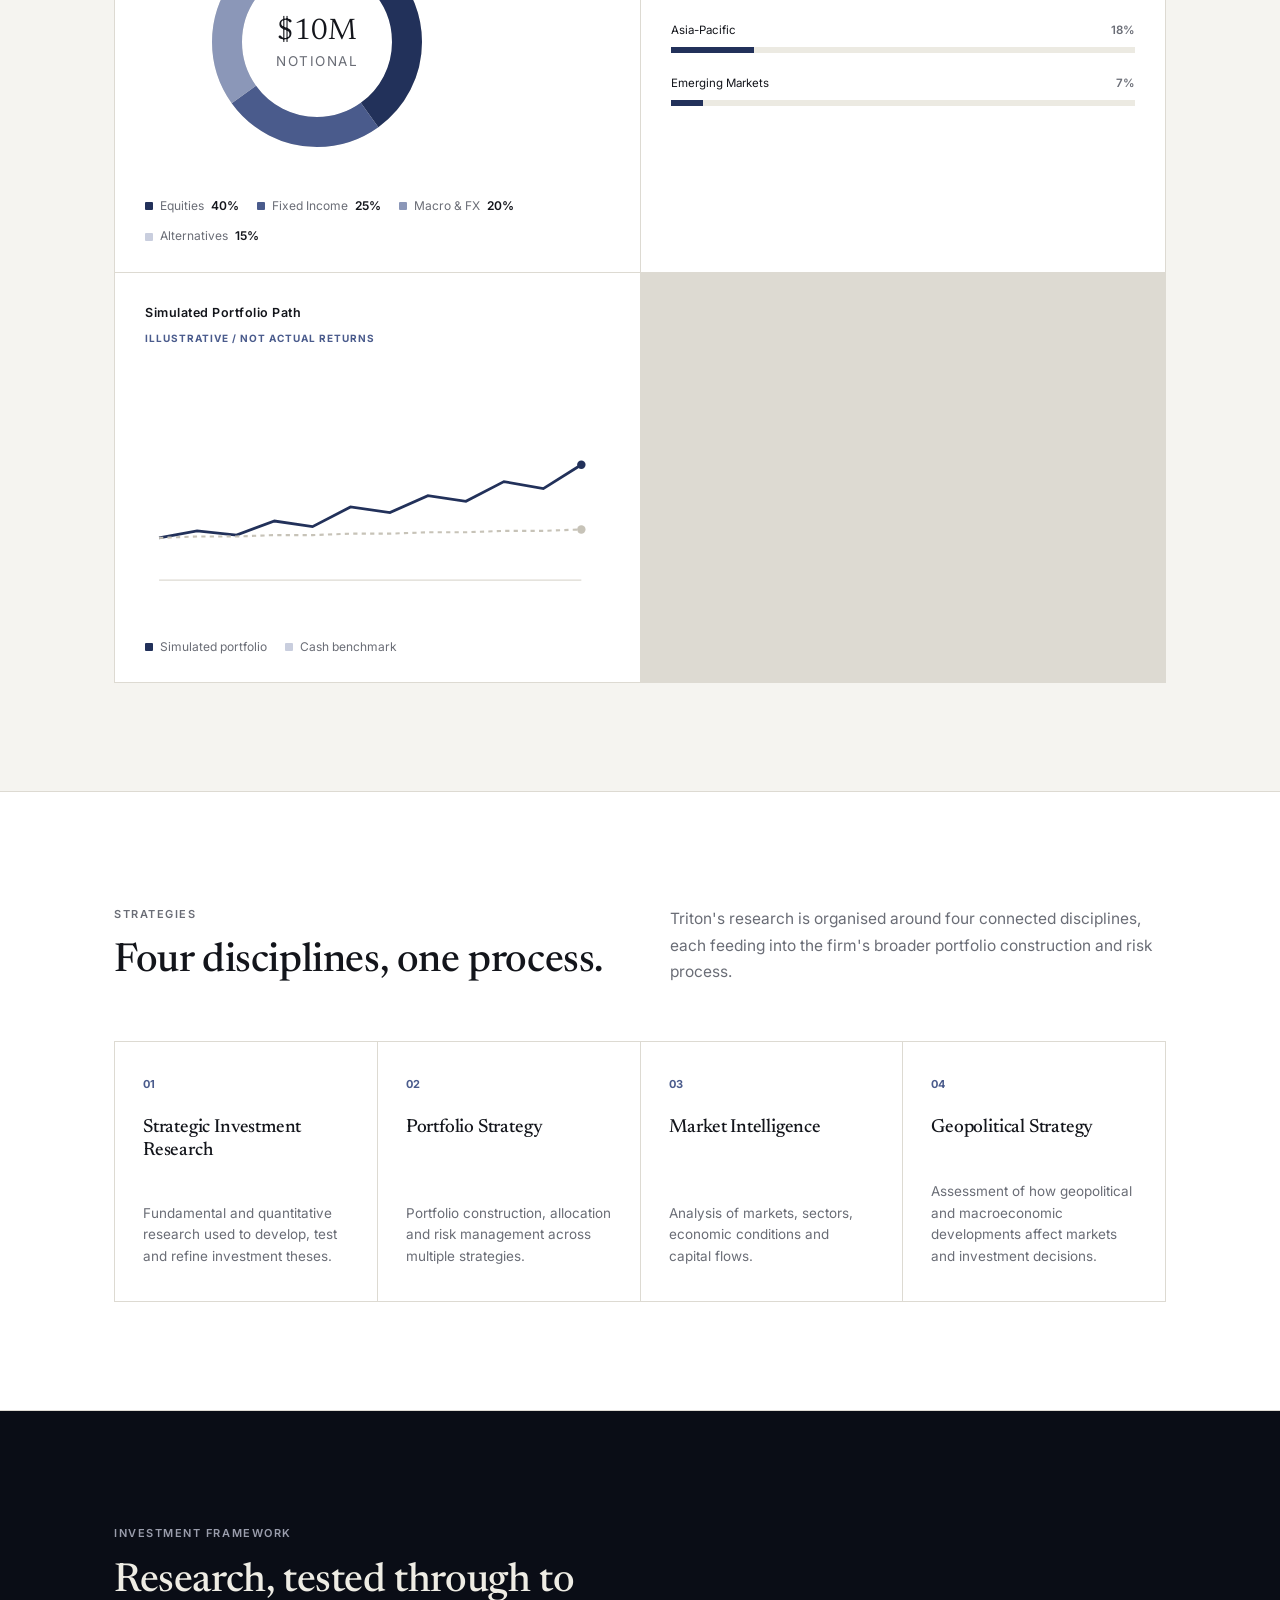
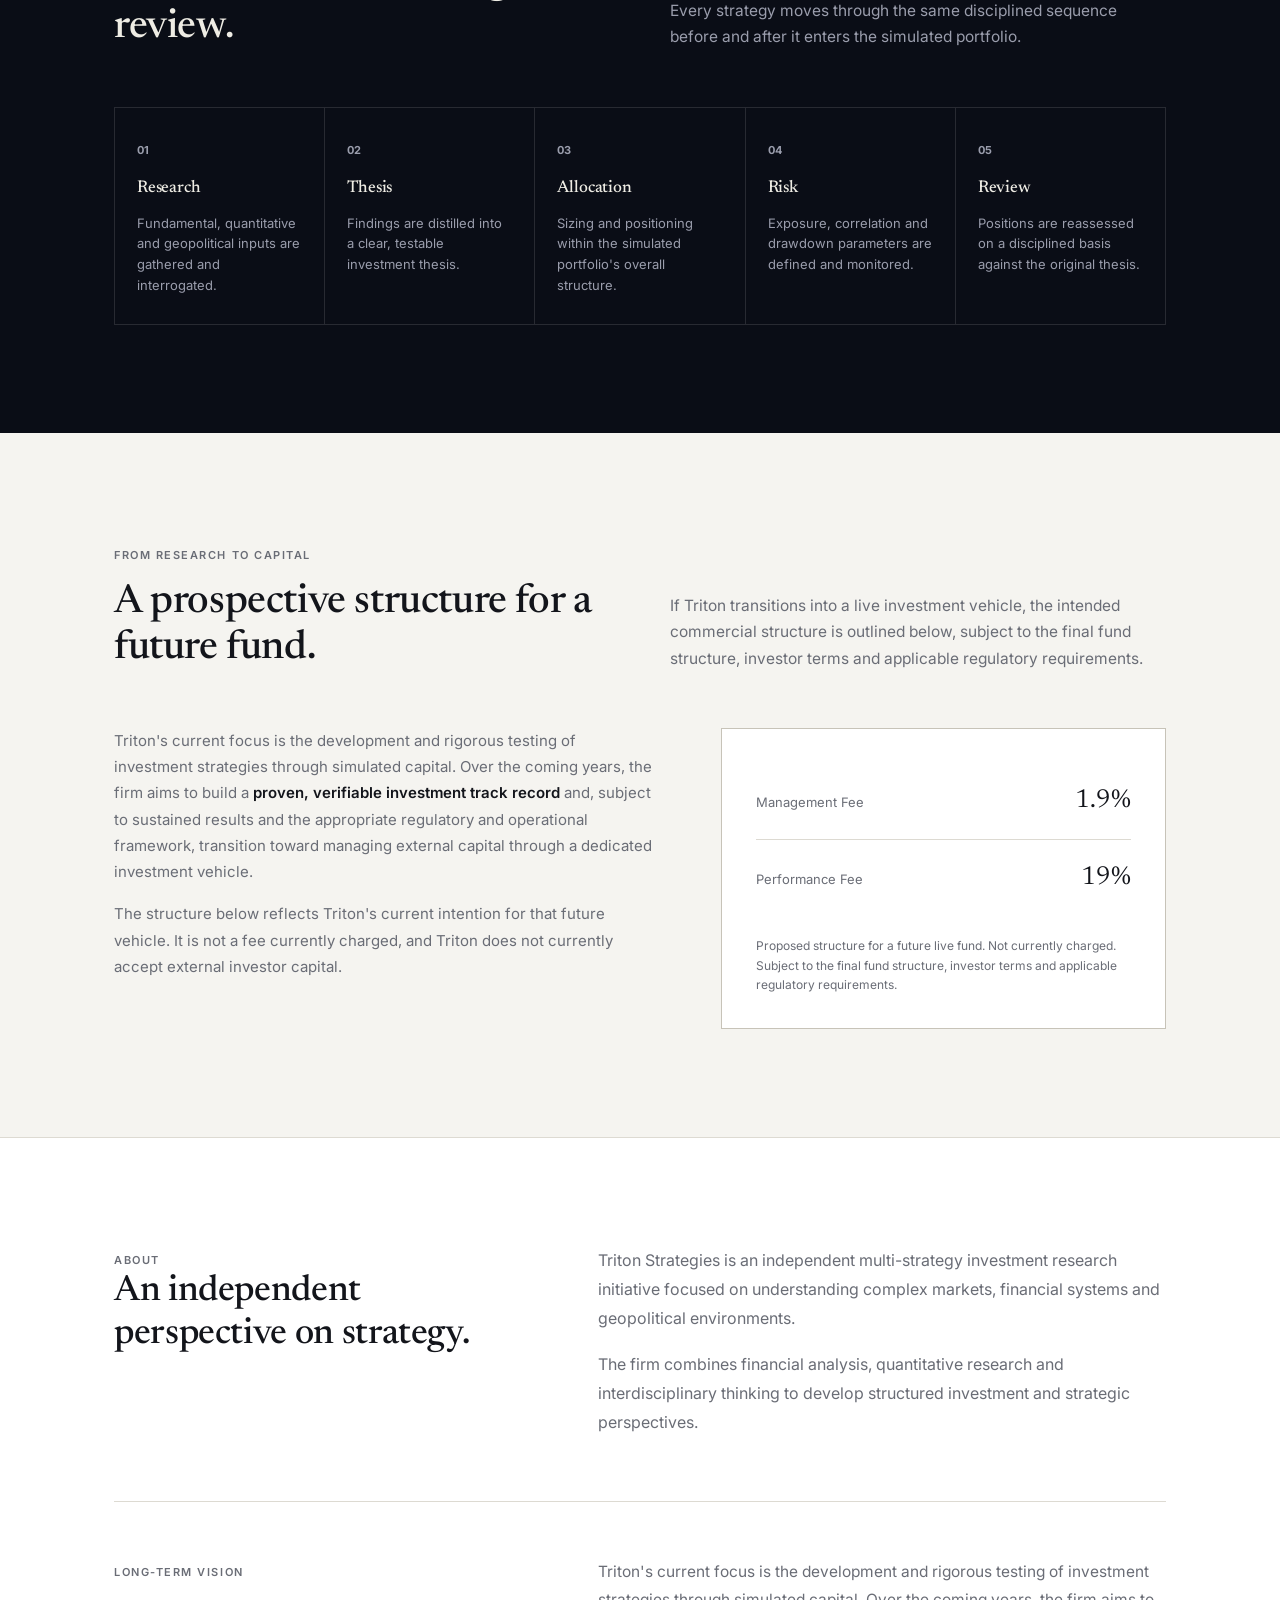
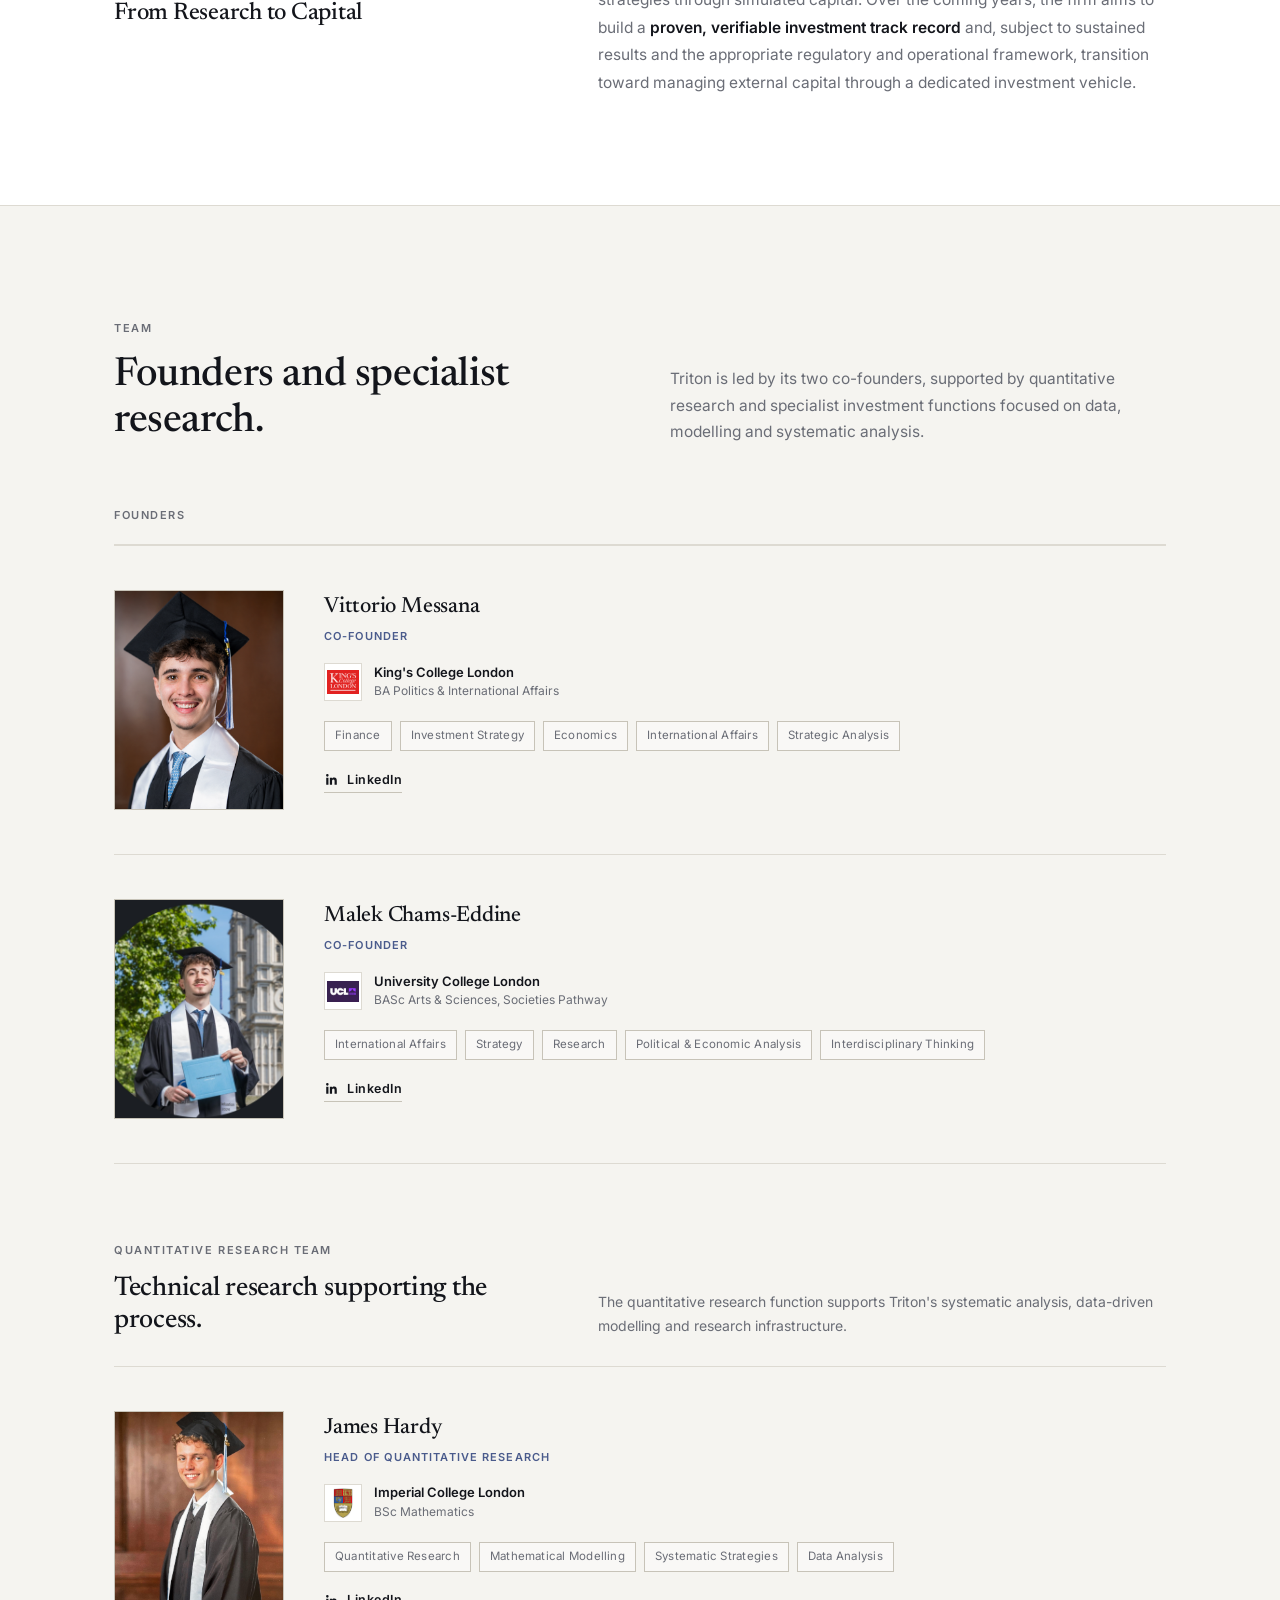
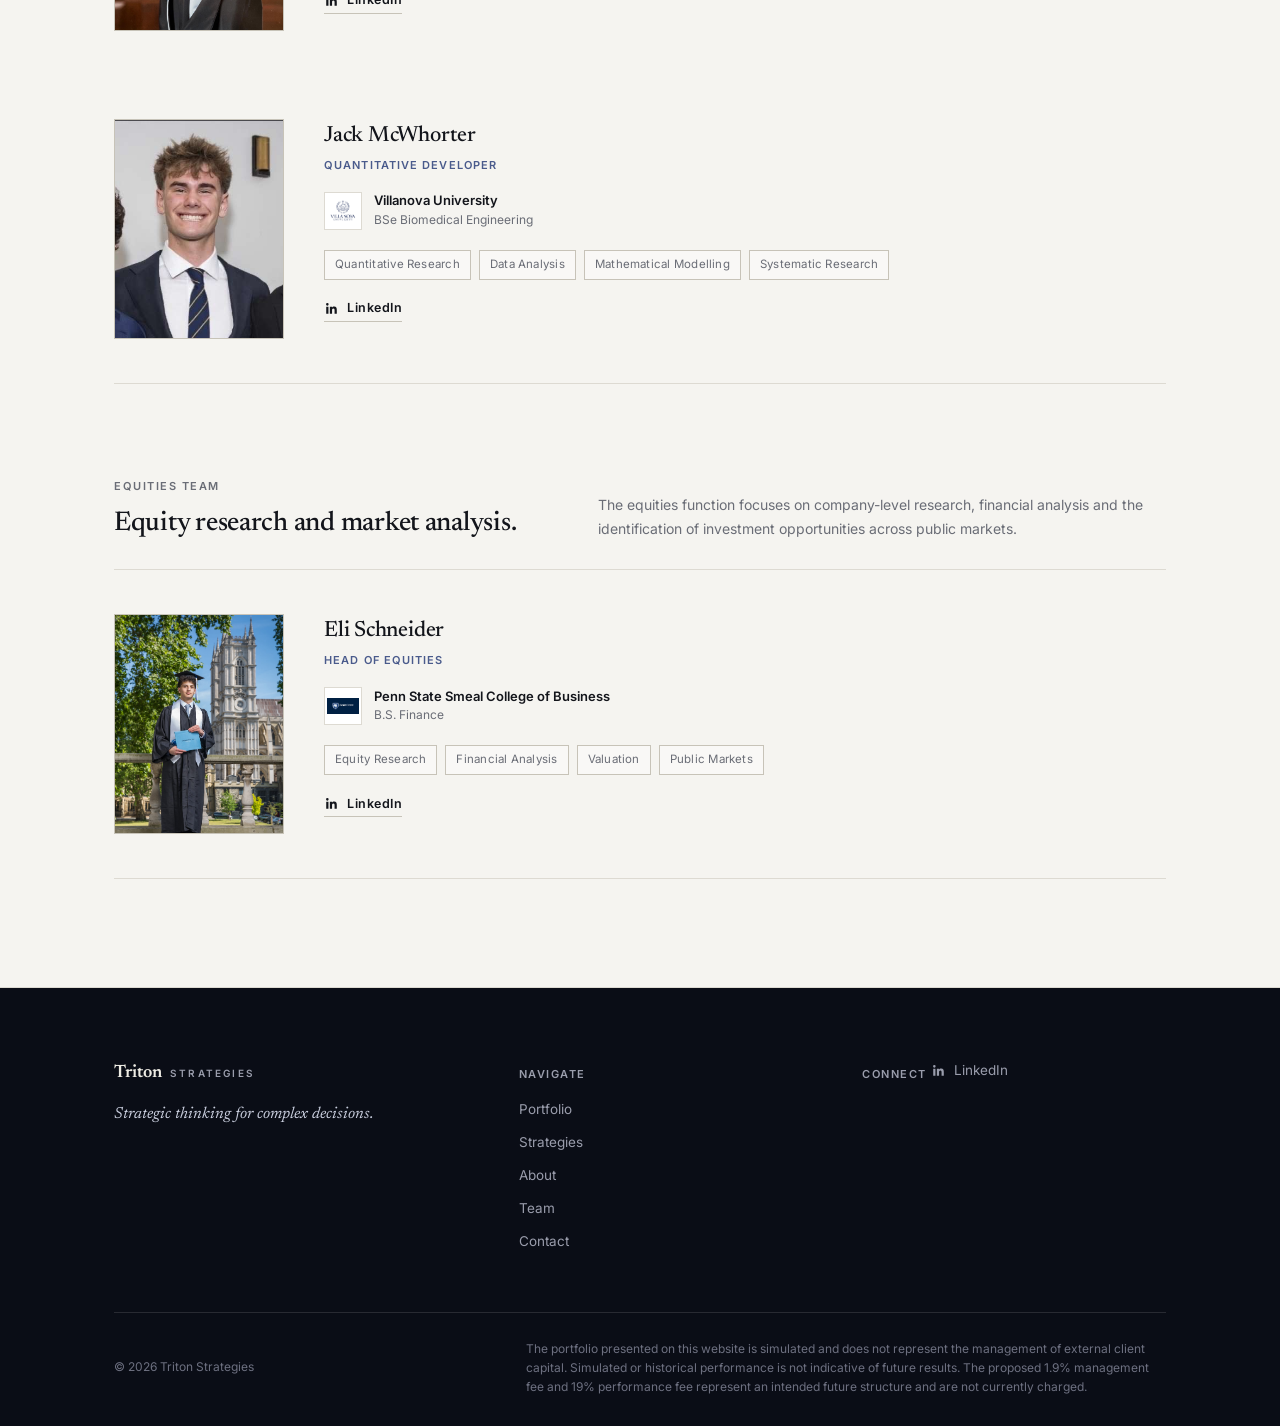
==== commit 68b42d2d: "Update index.html" ====
--- a/index.html
+++ b/index.html
@@ -1,6 +1,11 @@
 <!DOCTYPE html>
 <html lang="en">
 <head>
+
+  <!-- =========================================================
+       BASIC META
+  ========================================================== -->
+
   <meta charset="UTF-8">
   <meta name="viewport" content="width=device-width, initial-scale=1.0">
 
@@ -13,9 +18,35 @@
 
   <meta name="theme-color" content="#111318">
 
+  <!-- =========================================================
+       GOOGLE ANALYTICS
+  ========================================================== -->
+
+  <!-- Google tag (gtag.js) -->
+  <script async src="https://www.googletagmanager.com/gtag/js?id=G-XVDNKB5Q62"></script>
+  <script>
+    window.dataLayer = window.dataLayer || [];
+
+    function gtag() {
+      dataLayer.push(arguments);
+    }
+
+    gtag('js', new Date());
+
+    gtag('config', 'G-XVDNKB5Q62');
+  </script>
+
+  <!-- =========================================================
+       FAVICON
+  ========================================================== -->
+
   <link rel="icon" type="image/svg+xml" href="favicon.svg">
   <link rel="shortcut icon" href="favicon.svg">
   <link rel="apple-touch-icon" href="favicon.svg">
+
+  <!-- =========================================================
+       FONTS
+  ========================================================== -->
 
   <link rel="preconnect" href="https://fonts.googleapis.com">
   <link rel="preconnect" href="https://fonts.gstatic.com" crossorigin>
@@ -25,31 +56,49 @@
     rel="stylesheet"
   >
 
+  <!-- =========================================================
+       STYLESHEET
+  ========================================================== -->
+
   <link rel="stylesheet" href="styles.css">
+
 </head>
 
 <body>
 
+<!-- =========================================================
+     HEADER
+========================================================== -->
+
 <header class="site-header">
 
   <div class="wrap header-wrap">
 
-    <a href="index.html" class="brand" aria-label="Triton Strategies home">
+    <a
+      href="index.html"
+      class="brand"
+      aria-label="Triton Strategies home"
+    >
       <span class="b1">Triton</span>
       <span class="b2">Strategies</span>
     </a>
 
     <nav class="main-nav" aria-label="Main navigation">
+
       <a href="#portfolio">Portfolio</a>
       <a href="#strategies">Strategies</a>
       <a href="#about">About</a>
       <a href="#team">Team</a>
       <a href="contact.html">Contact</a>
+
     </nav>
 
     <div class="header-cta">
 
-      <a href="contact.html" class="btn btn-outline-dark">
+      <a
+        href="contact.html"
+        class="btn btn-outline-dark"
+      >
         Contact
       </a>
 
@@ -68,7 +117,13 @@
 
   </div>
 
-  <nav class="mobile-nav" id="mobileNav" aria-label="Mobile navigation">
+  <!-- MOBILE NAV -->
+
+  <nav
+    class="mobile-nav"
+    id="mobileNav"
+    aria-label="Mobile navigation"
+  >
 
     <a href="#portfolio">Portfolio</a>
     <a href="#strategies">Strategies</a>
@@ -76,7 +131,10 @@
     <a href="#team">Team</a>
     <a href="contact.html">Contact</a>
 
-    <a href="contact.html" class="btn btn-primary mobile-contact">
+    <a
+      href="contact.html"
+      class="btn btn-primary mobile-contact"
+    >
       Contact
     </a>
 
@@ -93,7 +151,10 @@
 
 <section class="hero">
 
-  <div class="hero-bg" aria-hidden="true"></div>
+  <div
+    class="hero-bg"
+    aria-hidden="true"
+  ></div>
 
   <div class="wrap hero-inner">
 
@@ -127,11 +188,17 @@
 
     <div class="cta-row">
 
-      <a href="#strategies" class="btn btn-primary">
+      <a
+        href="#strategies"
+        class="btn btn-primary"
+      >
         Explore Strategies
       </a>
 
-      <a href="contact.html" class="btn btn-outline-dark">
+      <a
+        href="contact.html"
+        class="btn btn-outline-dark"
+      >
         Contact
       </a>
 
@@ -176,7 +243,9 @@
           Simulated Capital
         </span>
 
-        <div class="value">$10M</div>
+        <div class="value">
+          $10M
+        </div>
 
         <div class="note">
           Notional, not AUM
@@ -184,13 +253,16 @@
 
       </div>
 
+
       <div class="ledger-item">
 
         <span class="eyebrow">
           Inception
         </span>
 
-        <div class="value">2026</div>
+        <div class="value">
+          2026
+        </div>
 
         <div class="note">
           Research commenced
@@ -198,13 +270,16 @@
 
       </div>
 
+
       <div class="ledger-item">
 
         <span class="eyebrow">
           Status
         </span>
 
-        <div class="value">Simulation</div>
+        <div class="value">
+          Simulation
+        </div>
 
         <div class="note">
           Research platform
@@ -212,13 +287,16 @@
 
       </div>
 
+
       <div class="ledger-item">
 
         <span class="eyebrow">
           External Capital
         </span>
 
-        <div class="value">None</div>
+        <div class="value">
+          None
+        </div>
 
         <div class="note">
           No outside investors
@@ -237,7 +315,10 @@
      SIMULATED PORTFOLIO
 ========================================================== -->
 
-<section class="section" id="portfolio">
+<section
+  class="section"
+  id="portfolio"
+>
 
   <div class="wrap">
 
@@ -291,8 +372,9 @@
 
     <div class="chart-grid">
 
-
-      <!-- PORTFOLIO ALLOCATION -->
+      <!-- =====================================================
+           PORTFOLIO ALLOCATION
+      ====================================================== -->
 
       <div class="chart-card">
 
@@ -419,7 +501,9 @@
       </div>
 
 
-      <!-- GEOGRAPHIC EXPOSURE -->
+      <!-- =====================================================
+           GEOGRAPHIC EXPOSURE
+      ====================================================== -->
 
       <div class="chart-card">
 
@@ -446,6 +530,7 @@
 
           </div>
 
+
           <div class="bar-row">
 
             <div class="bar-label">
@@ -459,6 +544,7 @@
 
           </div>
 
+
           <div class="bar-row">
 
             <div class="bar-label">
@@ -472,6 +558,7 @@
 
           </div>
 
+
           <div class="bar-row">
 
             <div class="bar-label">
@@ -490,7 +577,9 @@
       </div>
 
 
-      <!-- SIMULATED PERFORMANCE -->
+      <!-- =====================================================
+           SIMULATED PERFORMANCE
+      ====================================================== -->
 
       <div class="chart-card">
 
@@ -576,7 +665,10 @@
      STRATEGIES
 ========================================================== -->
 
-<section class="section section-tint" id="strategies">
+<section
+  class="section section-tint"
+  id="strategies"
+>
 
   <div class="wrap">
 
@@ -608,7 +700,9 @@
 
       <div class="strategy-card">
 
-        <span class="idx">01</span>
+        <span class="idx">
+          01
+        </span>
 
         <h3>
           Strategic Investment Research
@@ -624,7 +718,9 @@
 
       <div class="strategy-card">
 
-        <span class="idx">02</span>
+        <span class="idx">
+          02
+        </span>
 
         <h3>
           Portfolio Strategy
@@ -640,7 +736,9 @@
 
       <div class="strategy-card">
 
-        <span class="idx">03</span>
+        <span class="idx">
+          03
+        </span>
 
         <h3>
           Market Intelligence
@@ -656,7 +754,9 @@
 
       <div class="strategy-card">
 
-        <span class="idx">04</span>
+        <span class="idx">
+          04
+        </span>
 
         <h3>
           Geopolitical Strategy
@@ -710,9 +810,13 @@
 
       <div class="framework-item">
 
-        <span class="idx">01</span>
-
-        <h4>Research</h4>
+        <span class="idx">
+          01
+        </span>
+
+        <h4>
+          Research
+        </h4>
 
         <p>
           Fundamental, quantitative and geopolitical inputs
@@ -724,9 +828,13 @@
 
       <div class="framework-item">
 
-        <span class="idx">02</span>
-
-        <h4>Thesis</h4>
+        <span class="idx">
+          02
+        </span>
+
+        <h4>
+          Thesis
+        </h4>
 
         <p>
           Findings are distilled into a clear,
@@ -738,9 +846,13 @@
 
       <div class="framework-item">
 
-        <span class="idx">03</span>
-
-        <h4>Allocation</h4>
+        <span class="idx">
+          03
+        </span>
+
+        <h4>
+          Allocation
+        </h4>
 
         <p>
           Sizing and positioning within the simulated
@@ -752,9 +864,13 @@
 
       <div class="framework-item">
 
-        <span class="idx">04</span>
-
-        <h4>Risk</h4>
+        <span class="idx">
+          04
+        </span>
+
+        <h4>
+          Risk
+        </h4>
 
         <p>
           Exposure, correlation and drawdown parameters
@@ -766,9 +882,13 @@
 
       <div class="framework-item">
 
-        <span class="idx">05</span>
-
-        <h4>Review</h4>
+        <span class="idx">
+          05
+        </span>
+
+        <h4>
+          Review
+        </h4>
 
         <p>
           Positions are reassessed on a disciplined basis
@@ -887,7 +1007,10 @@
      ABOUT
 ========================================================== -->
 
-<section class="section section-tint" id="about">
+<section
+  class="section section-tint"
+  id="about"
+>
 
   <div class="wrap">
 
@@ -961,7 +1084,10 @@
      TEAM
 ========================================================== -->
 
-<section class="section" id="team">
+<section
+  class="section"
+  id="team"
+>
 
   <div class="wrap">
 
@@ -1004,7 +1130,6 @@
 
     <div class="team-list">
 
-
       <!-- VITTORIO -->
 
       <div class="team-member">
@@ -1056,11 +1181,25 @@
 
           <div class="focus-tags">
 
-            <span class="focus-tag">Finance</span>
-            <span class="focus-tag">Investment Strategy</span>
-            <span class="focus-tag">Economics</span>
-            <span class="focus-tag">International Affairs</span>
-            <span class="focus-tag">Strategic Analysis</span>
+            <span class="focus-tag">
+              Finance
+            </span>
+
+            <span class="focus-tag">
+              Investment Strategy
+            </span>
+
+            <span class="focus-tag">
+              Economics
+            </span>
+
+            <span class="focus-tag">
+              International Affairs
+            </span>
+
+            <span class="focus-tag">
+              Strategic Analysis
+            </span>
 
           </div>
 
@@ -1073,7 +1212,11 @@
             aria-label="Vittorio Messana on LinkedIn"
           >
 
-            <svg viewBox="0 0 24 24" fill="currentColor" aria-hidden="true">
+            <svg
+              viewBox="0 0 24 24"
+              fill="currentColor"
+              aria-hidden="true"
+            >
               <path d="M20.45 20.45h-3.55v-5.57c0-1.33-.02-3.03-1.85-3.03-1.85 0-2.14 1.45-2.14 2.94v5.66H9.36V9h3.41v1.56h.05c.48-.9 1.64-1.85 3.38-1.85 3.6 0 4.27 2.37 4.27 5.46v6.28zM5.34 7.43a2.06 2.06 0 1 1 0-4.12 2.06 2.06 0 0 1 0 4.12zM7.12 20.45H3.56V9h3.56v11.45z"/>
             </svg>
 
@@ -1137,11 +1280,25 @@
 
           <div class="focus-tags">
 
-            <span class="focus-tag">International Affairs</span>
-            <span class="focus-tag">Strategy</span>
-            <span class="focus-tag">Research</span>
-            <span class="focus-tag">Political &amp; Economic Analysis</span>
-            <span class="focus-tag">Interdisciplinary Thinking</span>
+            <span class="focus-tag">
+              International Affairs
+            </span>
+
+            <span class="focus-tag">
+              Strategy
+            </span>
+
+            <span class="focus-tag">
+              Research
+            </span>
+
+            <span class="focus-tag">
+              Political &amp; Economic Analysis
+            </span>
+
+            <span class="focus-tag">
+              Interdisciplinary Thinking
+            </span>
 
           </div>
 
@@ -1154,7 +1311,11 @@
             aria-label="Malek Chams-Eddine on LinkedIn"
           >
 
-            <svg viewBox="0 0 24 24" fill="currentColor" aria-hidden="true">
+            <svg
+              viewBox="0 0 24 24"
+              fill="currentColor"
+              aria-hidden="true"
+            >
               <path d="M20.45 20.45h-3.55v-5.57c0-1.33-.02-3.03-1.85-3.03-1.85 0-2.14 1.45-2.14 2.94v5.66H9.36V9h3.41v1.56h.05c.48-.9 1.64-1.85 3.38-1.85 3.6 0 4.27 2.37 4.27 5.46v6.28zM5.34 7.43a2.06 2.06 0 1 1 0-4.12 2.06 2.06 0 0 1 0 4.12zM7.12 20.45H3.56V9h3.56v11.45z"/>
             </svg>
 
@@ -1199,7 +1360,6 @@
 
 
       <div class="team-list quantitative-list">
-
 
         <!-- JAMES -->
 
@@ -1279,7 +1439,11 @@
               aria-label="James Hardy on LinkedIn"
             >
 
-              <svg viewBox="0 0 24 24" fill="currentColor" aria-hidden="true">
+              <svg
+                viewBox="0 0 24 24"
+                fill="currentColor"
+                aria-hidden="true"
+              >
                 <path d="M20.45 20.45h-3.55v-5.57c0-1.33-.02-3.03-1.85-3.03-1.85 0-2.14 1.45-2.14 2.94v5.66H9.36V9h3.41v1.56h.05c.48-.9 1.64-1.85 3.38-1.85 3.6 0 4.27 2.37 4.27 5.46v6.28zM5.34 7.43a2.06 2.06 0 1 1 0-4.12 2.06 2.06 0 0 1 0 4.12zM7.12 20.45H3.56V9h3.56v11.45z"/>
               </svg>
 
@@ -1370,7 +1534,11 @@
               aria-label="Jack McWhorter on LinkedIn"
             >
 
-              <svg viewBox="0 0 24 24" fill="currentColor" aria-hidden="true">
+              <svg
+                viewBox="0 0 24 24"
+                fill="currentColor"
+                aria-hidden="true"
+              >
                 <path d="M20.45 20.45h-3.55v-5.57c0-1.33-.02-3.03-1.85-3.03-1.85 0-2.14 1.45-2.14 2.94v5.66H9.36V9h3.41v1.56h.05c.48-.9 1.64-1.85 3.38-1.85 3.6 0 4.27 2.37 4.27 5.46v6.28zM5.34 7.43a2.06 2.06 0 1 1 0-4.12 2.06 2.06 0 0 1 0 4.12zM7.12 20.45H3.56V9h3.56v11.45z"/>
               </svg>
 
@@ -1418,7 +1586,6 @@
 
 
       <div class="team-list equities-list">
-
 
         <!-- ELI -->
 
@@ -1498,7 +1665,11 @@
               aria-label="Eli Schneider on LinkedIn"
             >
 
-              <svg viewBox="0 0 24 24" fill="currentColor" aria-hidden="true">
+              <svg
+                viewBox="0 0 24 24"
+                fill="currentColor"
+                aria-hidden="true"
+              >
                 <path d="M20.45 20.45h-3.55v-5.57c0-1.33-.02-3.03-1.85-3.03-1.85 0-2.14 1.45-2.14 2.94v5.66H9.36V9h3.41v1.56h.05c.48-.9 1.64-1.85 3.38-1.85 3.6 0 4.27 2.37 4.27 5.46v6.28zM5.34 7.43a2.06 2.06 0 1 1 0-4.12 2.06 2.06 0 0 1 0 4.12zM7.12 20.45H3.56V9h3.56v11.45z"/>
               </svg>
 
@@ -1533,7 +1704,11 @@
 
       <div class="footer-brand">
 
-        <a href="index.html" class="brand" aria-label="Triton Strategies home">
+        <a
+          href="index.html"
+          class="brand"
+          aria-label="Triton Strategies home"
+        >
 
           <span class="b1">
             Triton
@@ -1558,11 +1733,25 @@
           Navigate
         </span>
 
-        <a href="#portfolio">Portfolio</a>
-        <a href="#strategies">Strategies</a>
-        <a href="#about">About</a>
-        <a href="#team">Team</a>
-        <a href="contact.html">Contact</a>
+        <a href="#portfolio">
+          Portfolio
+        </a>
+
+        <a href="#strategies">
+          Strategies
+        </a>
+
+        <a href="#about">
+          About
+        </a>
+
+        <a href="#team">
+          Team
+        </a>
+
+        <a href="contact.html">
+          Contact
+        </a>
 
       </div>
 
@@ -1581,8 +1770,12 @@
           aria-label="Triton Strategies on LinkedIn"
         >
 
-          <svg viewBox="0 0 24 24" fill="currentColor" aria-hidden="true">
-            <path d="M20.45 20.45h-3.55v-5.57c0-1.33-.02-3.03-1.85-3.03-1.85 0-2.14 1.45-2.14 2.94v5.66H9.36V9h3.41v1.56h.05c.48-.9 1.64-1.85 3.38-1.85 3.6 0 4.27 2.37 4.27 5.46v6.28zM5.34 7.43a2.06 2.06 0 1 1 0-4.12 2.06 2.06 0 0 1 0-4.12 2.06 2.06 0 0 1 0 4.12zM7.12 20.45H3.56V9h3.56v11.45z"/>
+          <svg
+            viewBox="0 0 24 24"
+            fill="currentColor"
+            aria-hidden="true"
+          >
+            <path d="M20.45 20.45h-3.55v-5.57c0-1.33-.02-3.03-1.85-3.03-1.85 0-2.14 1.45-2.14 2.94v5.66H9.36V9h3.41v1.56h.05c.48-.9 1.64-1.85 3.38-1.85 3.6 0 4.27 2.37 4.27 5.46v6.28zM5.34 7.43a2.06 2.06 0 1 1 0-4.12 2.06 2.06 0 0 1 0 4.12zM7.12 20.45H3.56V9h3.56v11.45z"/>
           </svg>
 
           LinkedIn
@@ -1615,6 +1808,10 @@
 </footer>
 
 
+<!-- =========================================================
+     JAVASCRIPT
+========================================================== -->
+
 <script src="script.js"></script>
 
 </body>
